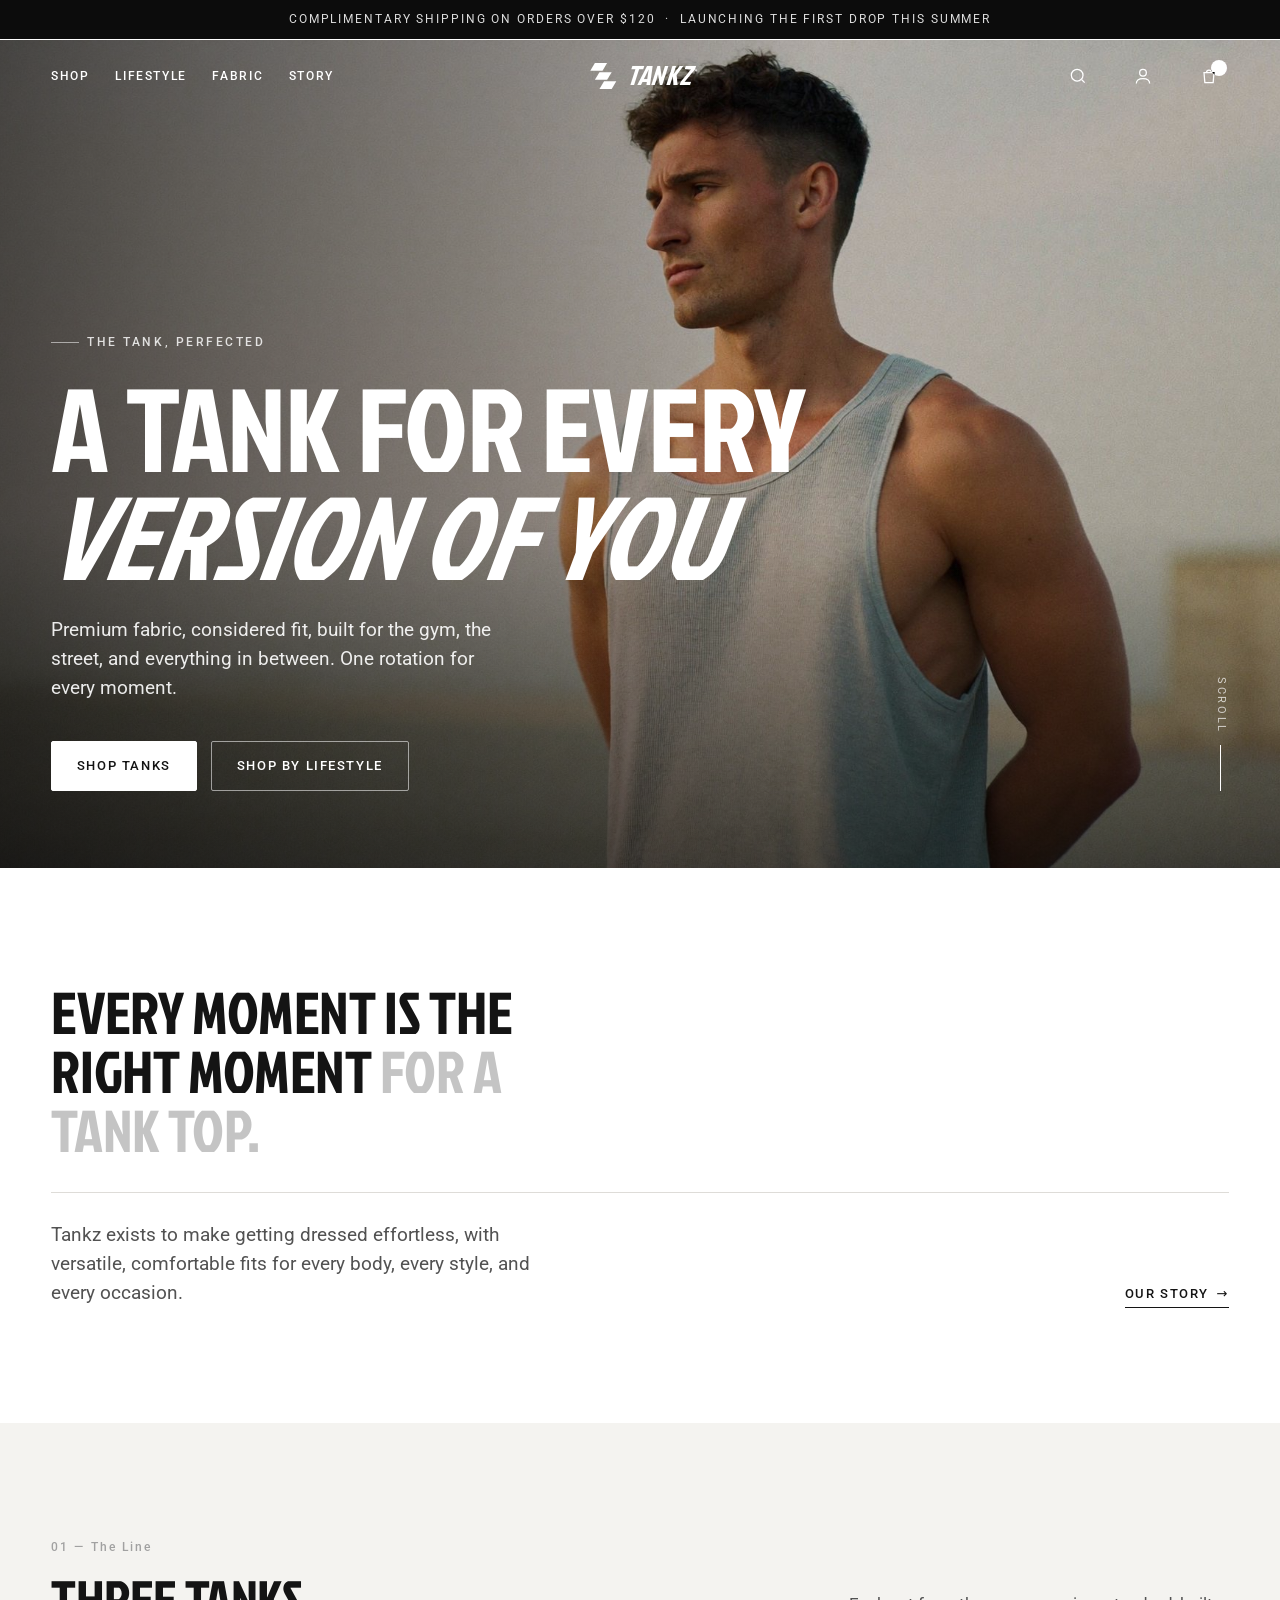
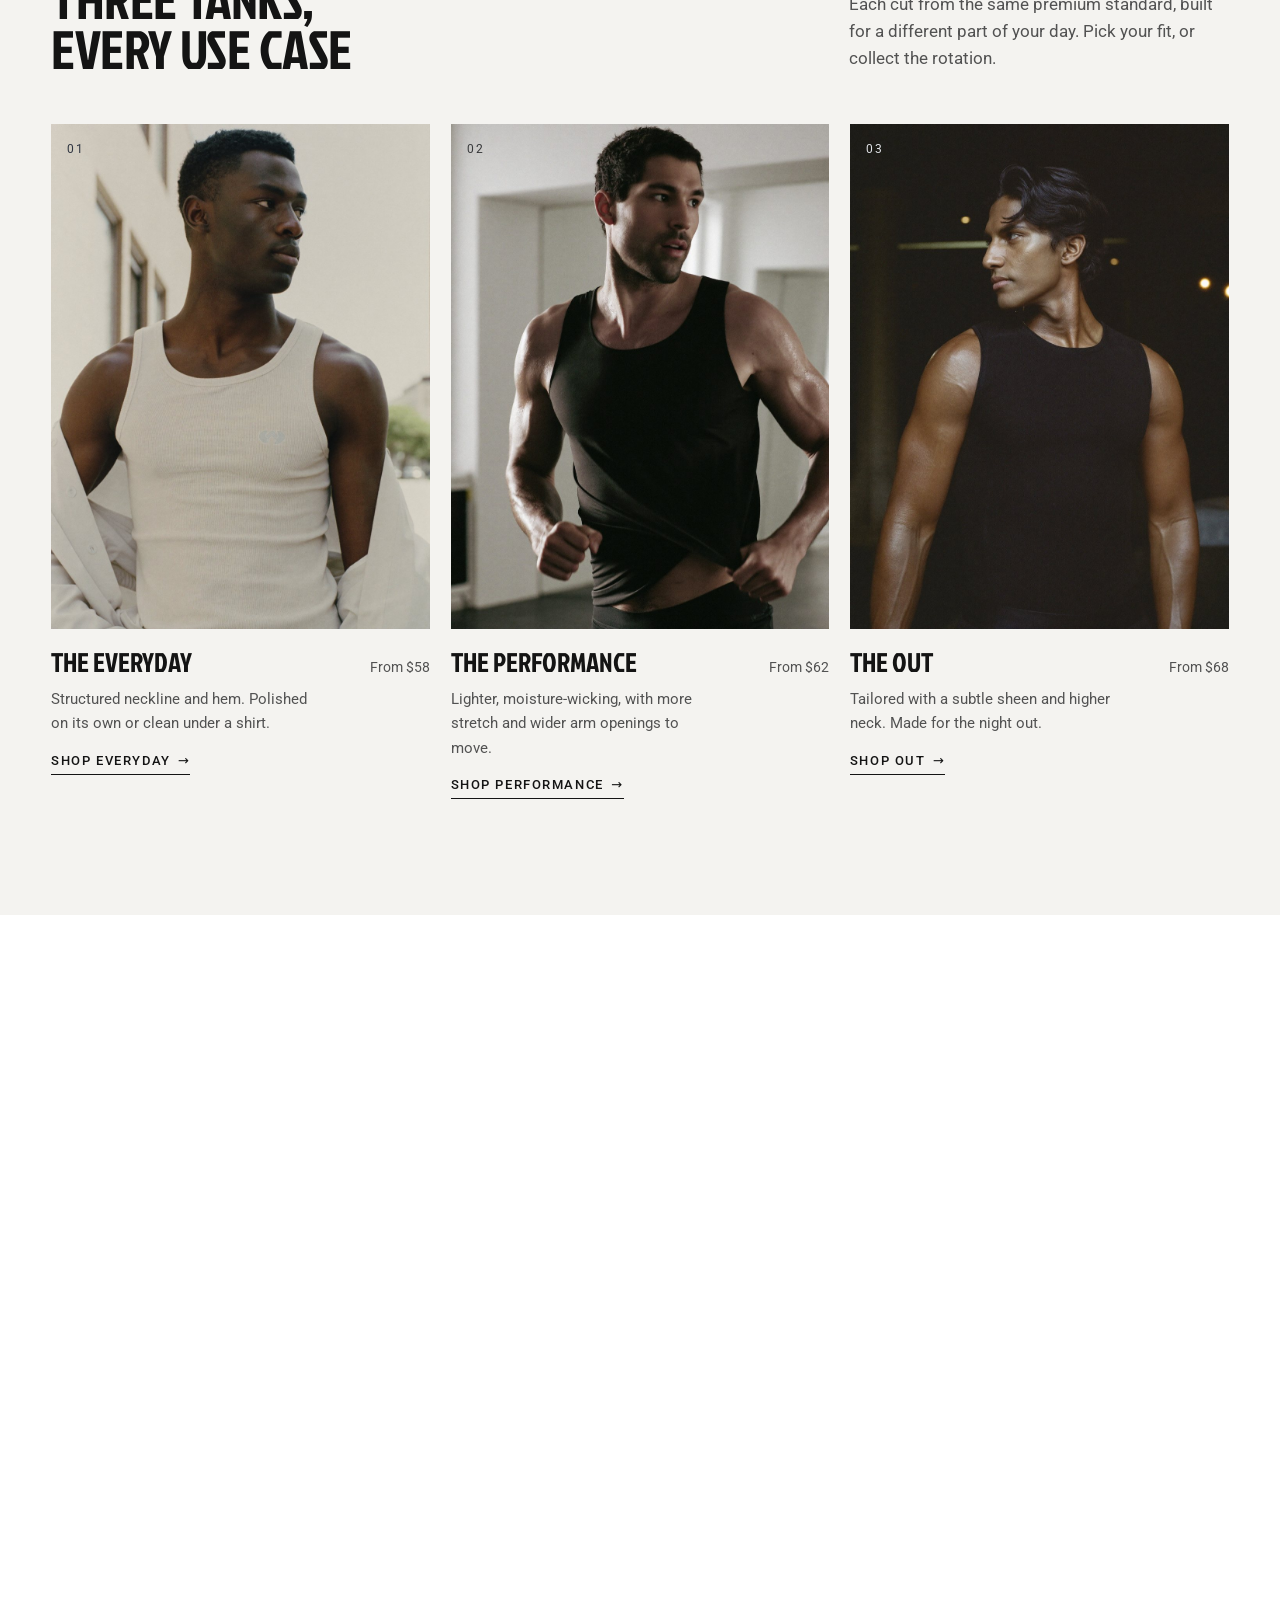
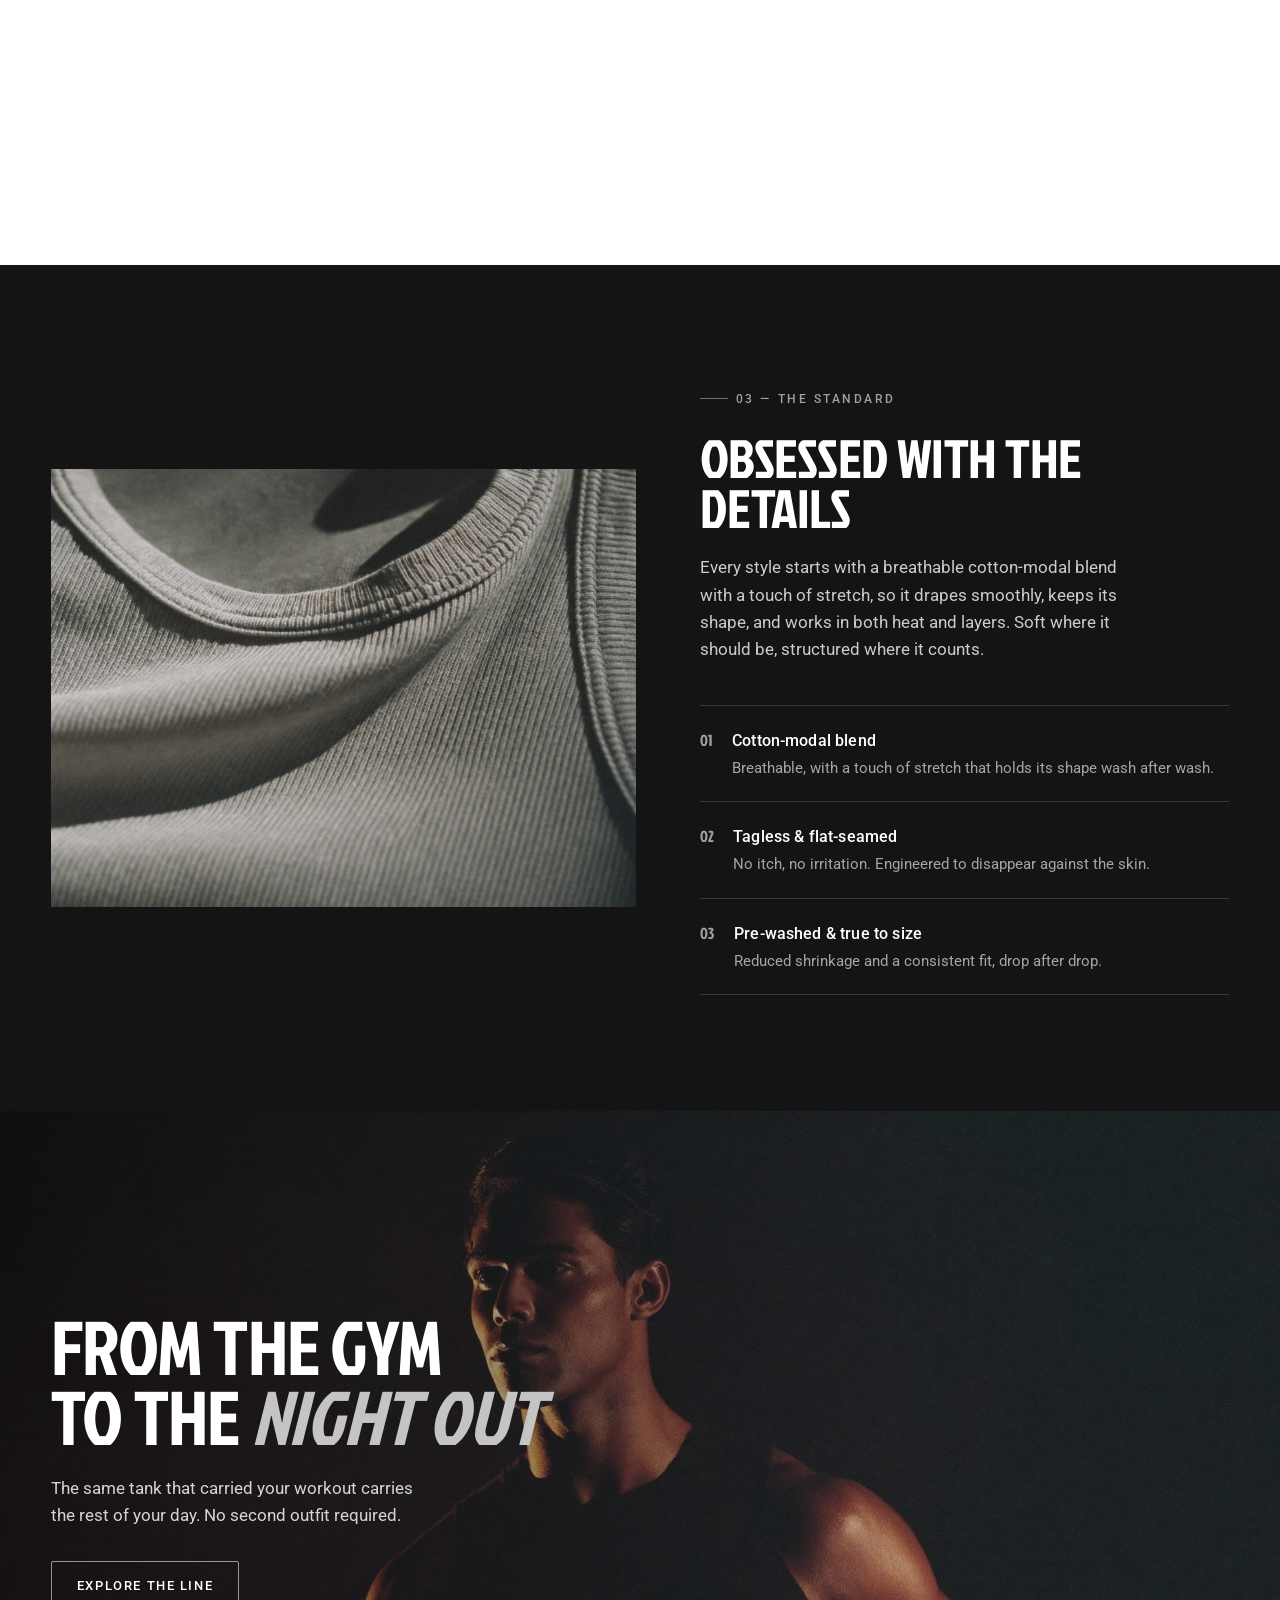
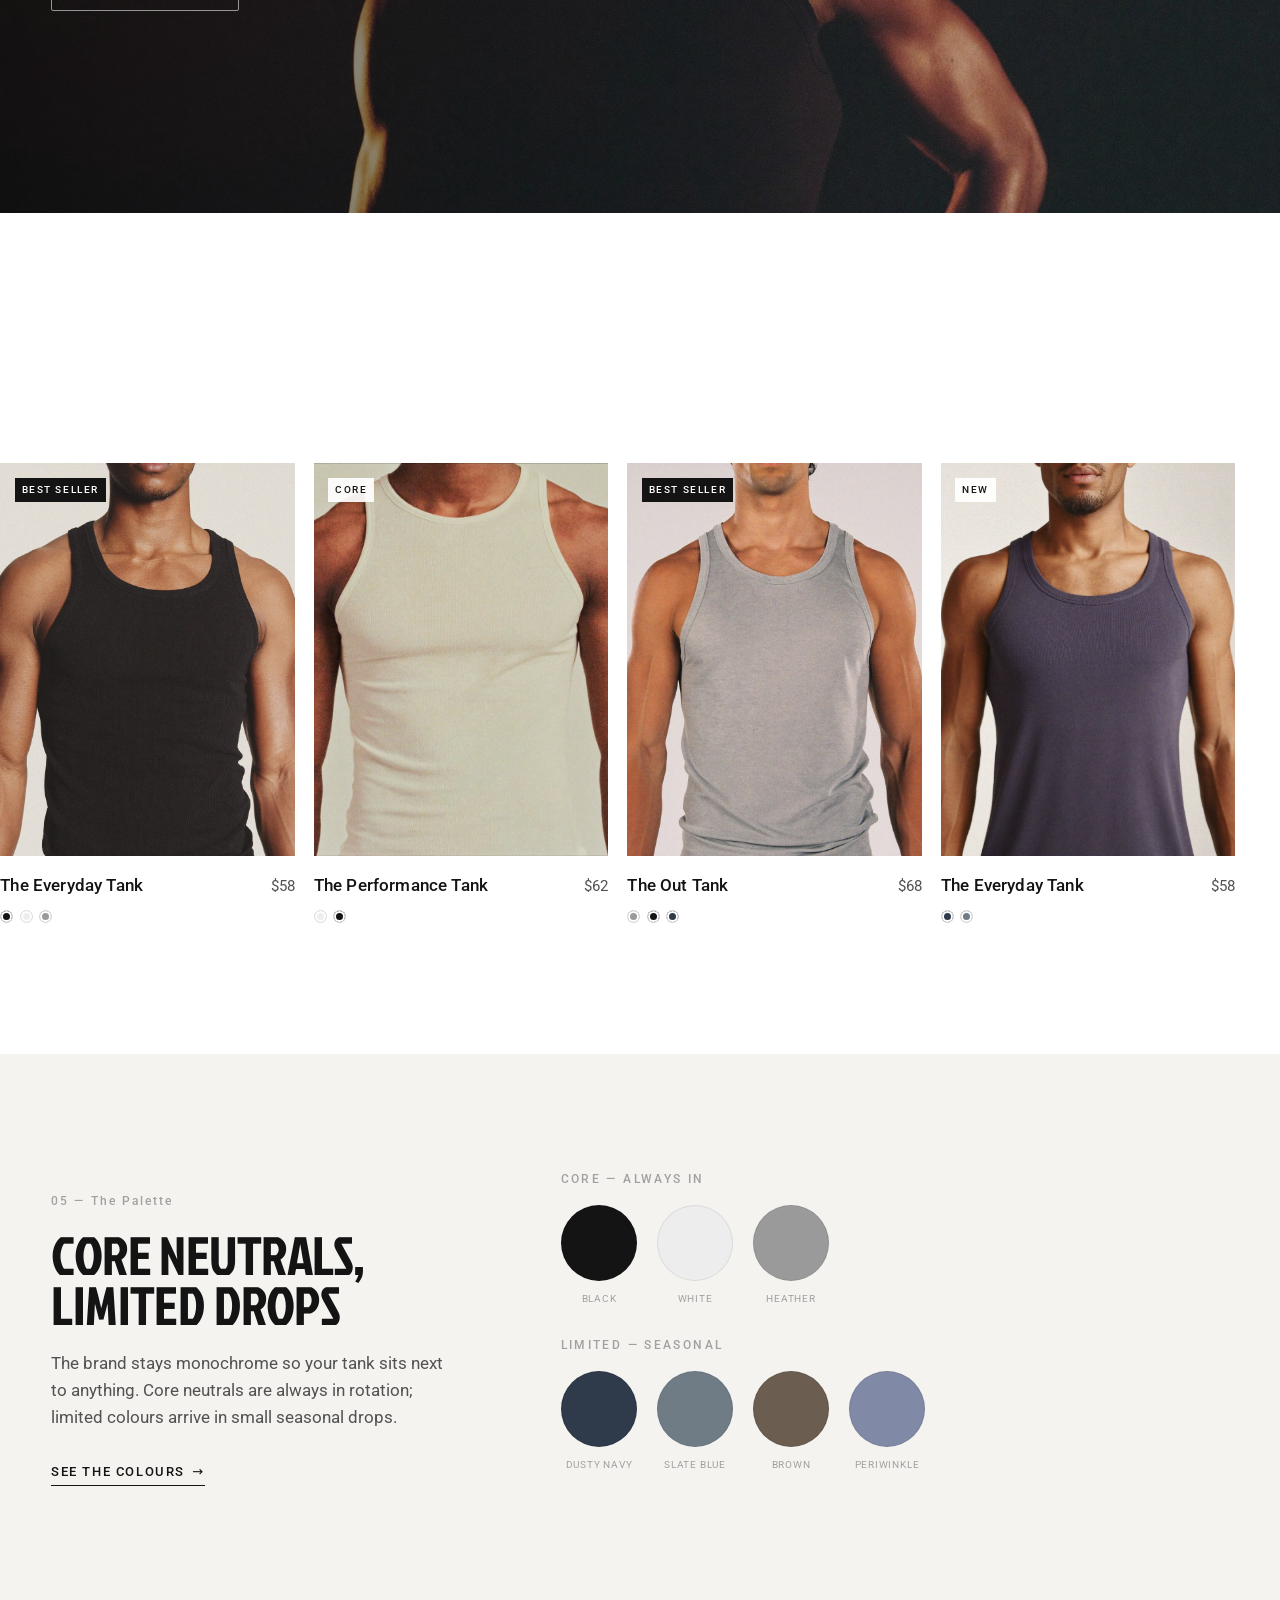
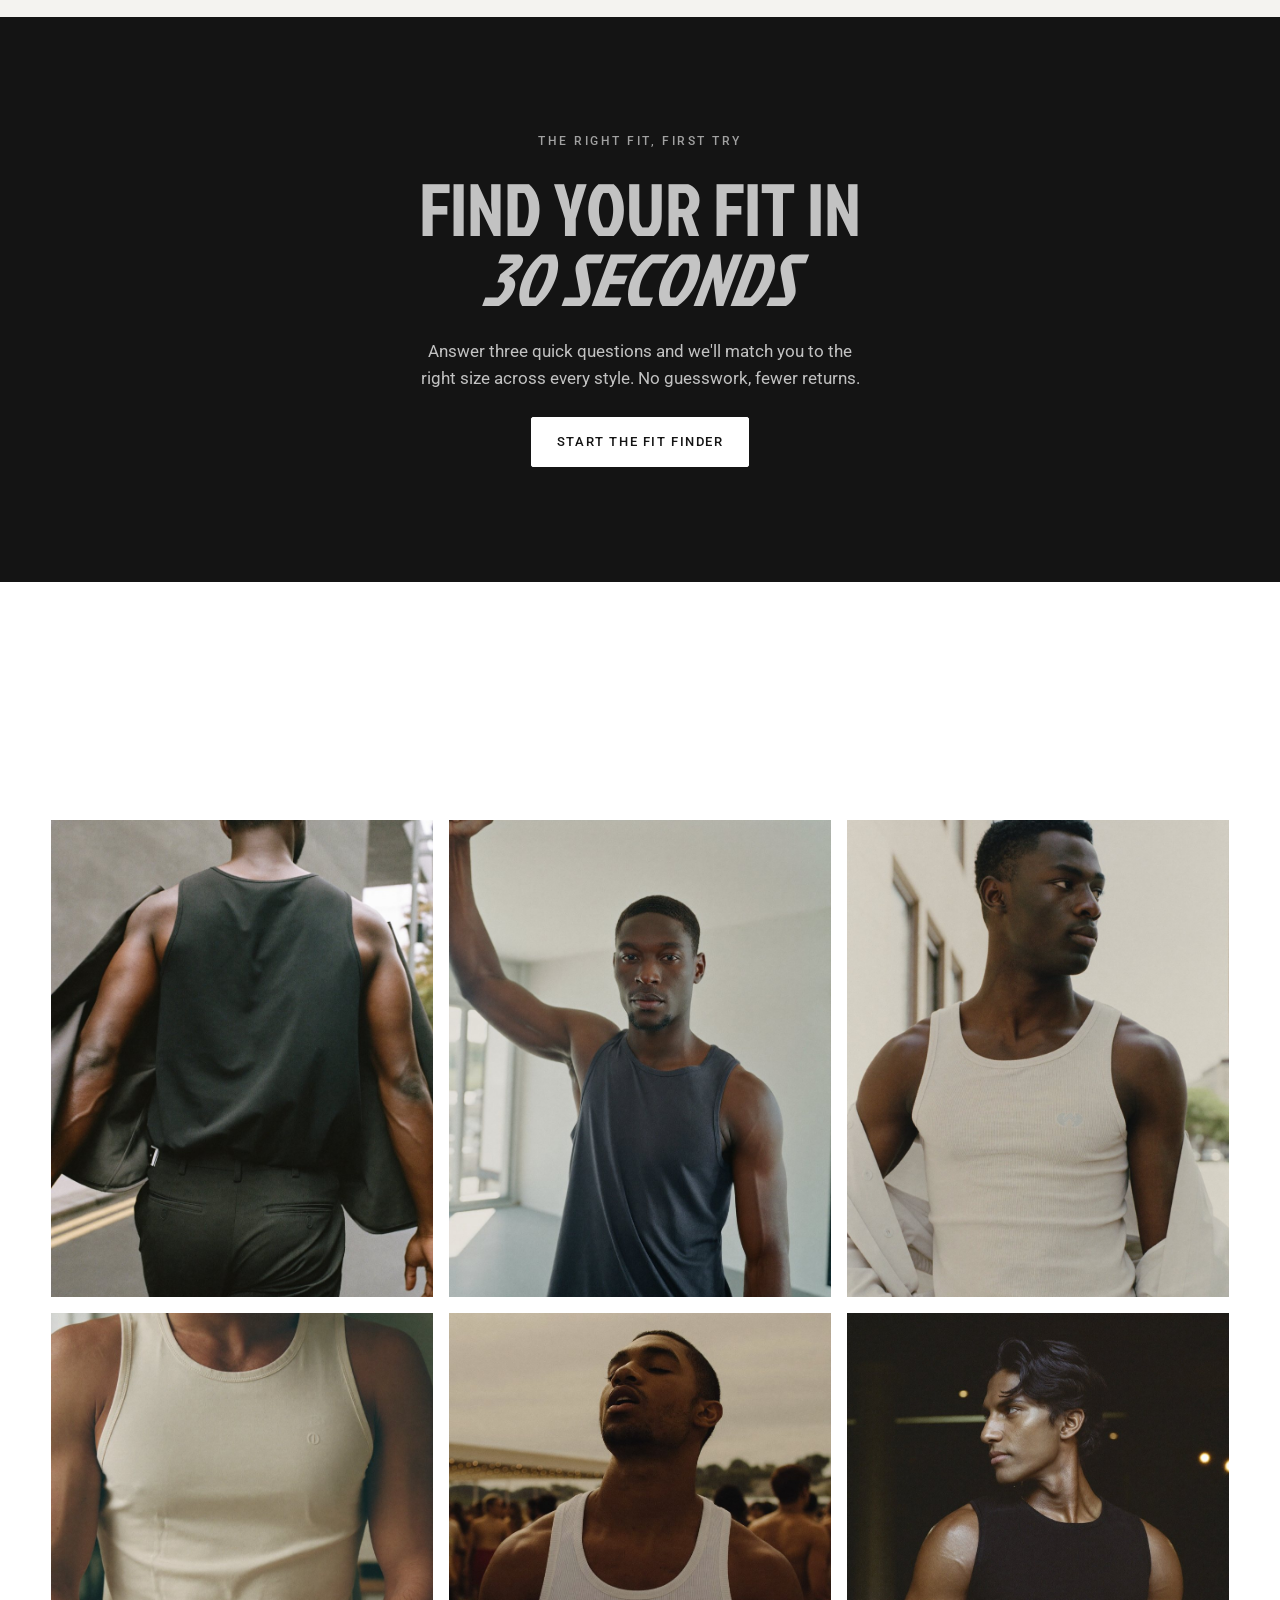
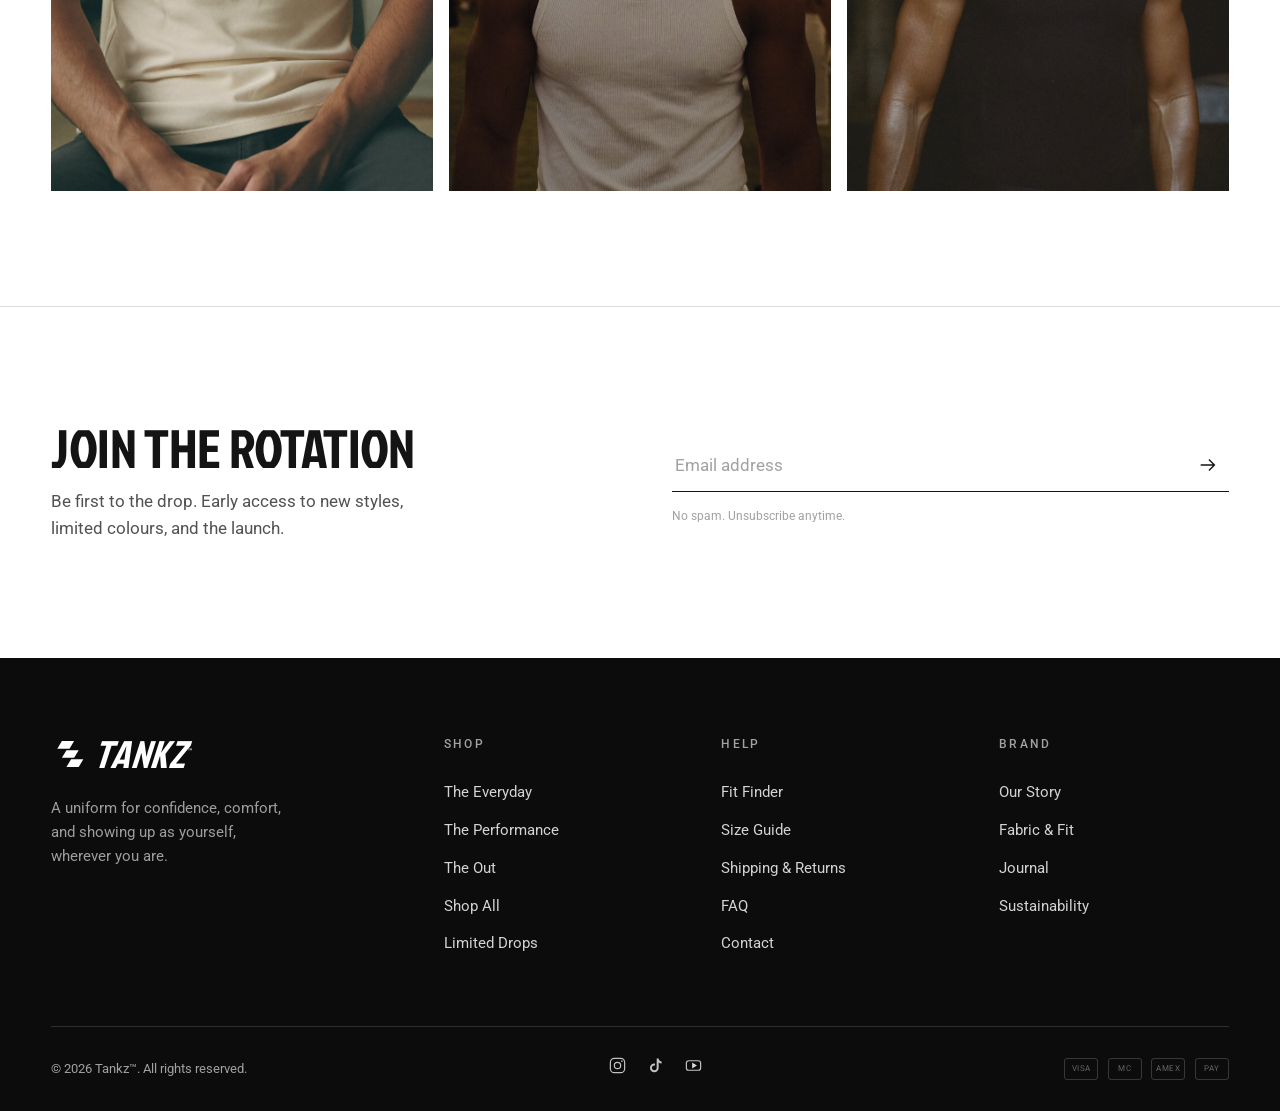
==== site/index.html @ 97a5e63a "Initial commit: TANKZ website prototype Static marketing + storefront prototype for the TANKZ tank-t" ====
<!DOCTYPE html>
<html lang="en">
<head>
<meta charset="UTF-8" />
<meta name="viewport" content="width=device-width, initial-scale=1.0" />
<title>TANKZ — A Tank For Every Version Of You</title>
<meta name="description" content="TANKZ is a premium tank-top brand built around fabric, fit and function. Versatile, comfortable tanks for every body, every style, and every occasion." />
<link rel="preconnect" href="https://fonts.googleapis.com" />
<link rel="preconnect" href="https://fonts.gstatic.com" crossorigin />
<link href="https://fonts.googleapis.com/css2?family=Jockey+One&family=Roboto:ital,wght@0,300;0,400;0,500;0,700;1,400&display=swap" rel="stylesheet" />
<link rel="stylesheet" href="assets/css/styles.css" />
</head>
<body>
<a class="skip-link" href="#main">Skip to content</a>

<!-- Announcement -->
<div class="announce" role="status">
  <span>Complimentary shipping on orders over $120 &nbsp;·&nbsp; Launching the first drop this summer</span>
</div>

<!-- Header -->
<header class="site-header" id="header">
  <div class="wrap header-inner">
    <button class="icon-btn hamburger" id="open-menu" aria-label="Open menu">
      <svg viewBox="0 0 24 24" fill="none" stroke="currentColor" stroke-width="1.5"><path d="M4 7h16M4 12h16M4 17h16"/></svg>
    </button>

    <nav class="nav-left" aria-label="Primary">
      <a class="nav-link" href="shop.html">Shop</a>
      <a class="nav-link" href="#lifestyle">Lifestyle</a>
      <a class="nav-link" href="#fabric">Fabric</a>
      <a class="nav-link" href="story.html">Story</a>
    </nav>

    <a class="logo" href="#top" aria-label="TANKZ home">
      <svg class="logo-mark" viewBox="0 0 44 34" aria-hidden="true" fill="currentColor">
        <path d="M14 0 H30 L24 10 H8 Z" />
        <path d="M20 12 H36 L30 22 H14 Z" />
        <path d="M26 24 H42 L36 34 H20 Z" />
      </svg>
      <span class="logo-word">Tankz<span class="logo-tm">™</span></span>
    </a>

    <div class="nav-right">
      <button class="icon-btn nav-util" aria-label="Search">
        <svg viewBox="0 0 24 24" fill="none" stroke="currentColor" stroke-width="1.5"><circle cx="11" cy="11" r="7"/><path d="m20 20-3.5-3.5"/></svg>
      </button>
      <button class="icon-btn nav-util" aria-label="Account">
        <svg viewBox="0 0 24 24" fill="none" stroke="currentColor" stroke-width="1.5"><circle cx="12" cy="8" r="4"/><path d="M4 21c0-4 3.5-6 8-6s8 2 8 6"/></svg>
      </button>
      <button class="icon-btn cart-btn" id="open-cart" aria-label="Cart, 0 items">
        <svg viewBox="0 0 24 24" fill="none" stroke="currentColor" stroke-width="1.5"><path d="M6 8h12l-1 12H7L6 8Z"/><path d="M9 8a3 3 0 0 1 6 0"/></svg>
        <span class="cart-count">0</span>
      </button>
    </div>
  </div>
</header>

<main id="main">
<span id="top"></span>

<!-- ===================== HERO ===================== -->
<section class="hero" aria-label="Introduction">
  <div class="hero-media">
    <picture>
      <source media="(max-width: 700px)" srcset="assets/img/hero-mobile.jpg" />
      <img src="assets/img/hero.jpg" alt="Athletic man in a heather-grey tank top standing in soft golden-hour light against a minimal concrete backdrop." fetchpriority="high" />
    </picture>
  </div>
  <div class="hero-inner">
    <p class="eyebrow hero-eyebrow">The Tank, Perfected</p>
    <h1 class="display hero-title">A Tank For Every<span class="accent">Version Of You</span></h1>
    <p class="hero-sub">Premium fabric, considered fit, built for the gym, the street, and everything in between. One rotation for every moment.</p>
    <div class="hero-cta">
      <a class="btn btn--solid-light" href="shop.html">Shop Tanks</a>
      <a class="btn btn--ghost-light" href="#lifestyle">Shop by Lifestyle</a>
    </div>
  </div>
  <div class="hero-scroll" aria-hidden="true"><span>Scroll</span><span class="bar"></span></div>
</section>

<!-- ===================== STATEMENT ===================== -->
<section class="section statement reveal" aria-label="Brand statement">
  <div class="wrap">
    <p class="statement-quote">Every moment is the right moment <span class="muted">for a tank top.</span></p>
    <div class="statement-foot">
      <p class="lead">Tankz exists to make getting dressed effortless, with versatile, comfortable fits for every body, every style, and every occasion.</p>
      <a class="textlink" href="story.html">Our Story <span class="arr" aria-hidden="true">→</span></a>
    </div>
  </div>
</section>

<!-- ===================== STYLES ===================== -->
<section class="section styles" id="styles" aria-labelledby="styles-h">
  <div class="wrap">
    <div class="sec-head reveal">
      <div class="sec-head__title">
        <span class="section-index">01 — The Line</span>
        <h2 class="display" id="styles-h">Three Tanks,<br>Every Use Case</h2>
      </div>
      <p>Each cut from the same premium standard, built for a different part of your day. Pick your fit, or collect the rotation.</p>
    </div>

    <div class="style-grid reveal-stagger">
      <a class="style-card" href="shop.html">
        <div class="style-card__media">
          <span class="style-card__idx">01</span>
          <img src="assets/img/style-everyday.jpg" alt="Man wearing a structured off-white Everyday Tank layered under an open overshirt in a bright city setting." />
        </div>
        <div class="style-card__body">
          <span class="style-card__name">The Everyday</span>
          <span class="style-card__price">From $58</span>
        </div>
        <p class="style-card__desc">Structured neckline and hem. Polished on its own or clean under a shirt.</p>
        <span class="style-card__cta textlink">Shop Everyday <span class="arr" aria-hidden="true">→</span></span>
      </a>

      <a class="style-card" href="shop.html">
        <div class="style-card__media">
          <span class="style-card__idx">02</span>
          <img src="assets/img/style-performance.jpg" alt="Athletic man training in a black Performance Tank in a bright minimal gym." />
        </div>
        <div class="style-card__body">
          <span class="style-card__name">The Performance</span>
          <span class="style-card__price">From $62</span>
        </div>
        <p class="style-card__desc">Lighter, moisture-wicking, with more stretch and wider arm openings to move.</p>
        <span class="style-card__cta textlink">Shop Performance <span class="arr" aria-hidden="true">→</span></span>
      </a>

      <a class="style-card" href="shop.html">
        <div class="style-card__media">
          <span class="style-card__idx">03</span>
          <img src="assets/img/style-out.jpg" alt="Man in a tailored black Out Tank with a subtle sheen in a refined evening setting." />
        </div>
        <div class="style-card__body">
          <span class="style-card__name">The Out</span>
          <span class="style-card__price">From $68</span>
        </div>
        <p class="style-card__desc">Tailored with a subtle sheen and higher neck. Made for the night out.</p>
        <span class="style-card__cta textlink">Shop Out <span class="arr" aria-hidden="true">→</span></span>
      </a>
    </div>
  </div>
</section>

<!-- ===================== LIFESTYLE ===================== -->
<section class="section lifestyle" id="lifestyle" aria-labelledby="life-h">
  <div class="wrap">
    <div class="sec-head reveal">
      <div class="sec-head__title">
        <span class="section-index">02 — Shop by Lifestyle</span>
        <h2 class="display" id="life-h">Built Around<br>How You Move</h2>
      </div>
      <p>From sweat sessions to slow Sundays, every category hits the right mix of fit, function, and feel.</p>
    </div>
  </div>
  <div class="wrap">
    <div class="life-scroller reveal" role="list">
      <a class="life-card" role="listitem" href="#"><img src="assets/img/life-gym.jpg" alt="Man training with a dumbbell in a charcoal tank in a bright gym." /><div class="life-card__body"><span><span class="life-card__num">01</span><br><span class="life-card__name">Gym</span></span><span class="life-card__plus" aria-hidden="true">+</span></div></a>
      <a class="life-card" role="listitem" href="#"><img src="assets/img/life-yoga.jpg" alt="Man holding a calm yoga stretch in a sand-grey tank in a sunlit studio." /><div class="life-card__body"><span><span class="life-card__num">02</span><br><span class="life-card__name">Yoga</span></span><span class="life-card__plus" aria-hidden="true">+</span></div></a>
      <a class="life-card" role="listitem" href="#"><img src="assets/img/life-festival.jpg" alt="Man in a white tank at a warm outdoor festival in golden light." /><div class="life-card__body"><span><span class="life-card__num">03</span><br><span class="life-card__name">Festival</span></span><span class="life-card__plus" aria-hidden="true">+</span></div></a>
      <a class="life-card" role="listitem" href="#"><img src="assets/img/life-lounge.jpg" alt="Man relaxing at home in an oatmeal tank in a warm minimal interior." /><div class="life-card__body"><span><span class="life-card__num">04</span><br><span class="life-card__name">Lounge</span></span><span class="life-card__plus" aria-hidden="true">+</span></div></a>
      <a class="life-card" role="listitem" href="#"><img src="assets/img/life-street.jpg" alt="Man walking a city street in a black tank layered under an open overshirt." /><div class="life-card__body"><span><span class="life-card__num">05</span><br><span class="life-card__name">Street</span></span><span class="life-card__plus" aria-hidden="true">+</span></div></a>
    </div>
  </div>
</section>

<!-- ===================== FABRIC ===================== -->
<section class="section fabric" id="fabric" aria-labelledby="fabric-h">
  <div class="wrap fabric-grid">
    <div class="fabric-media reveal">
      <img src="assets/img/fabric.jpg" alt="Extreme close-up of premium ribbed cotton-modal tank fabric in soft natural light." />
    </div>
    <div class="reveal">
      <p class="eyebrow fabric-eyebrow">03 — The Standard</p>
      <h2 class="display" id="fabric-h">Obsessed With The Details</h2>
      <p class="fabric-lead">Every style starts with a breathable cotton-modal blend with a touch of stretch, so it drapes smoothly, keeps its shape, and works in both heat and layers. Soft where it should be, structured where it counts.</p>
      <div class="spec-list">
        <div class="spec"><span class="spec__n">01</span><span class="spec__t"><strong>Cotton-modal blend</strong><span>Breathable, with a touch of stretch that holds its shape wash after wash.</span></span></div>
        <div class="spec"><span class="spec__n">02</span><span class="spec__t"><strong>Tagless &amp; flat-seamed</strong><span>No itch, no irritation. Engineered to disappear against the skin.</span></span></div>
        <div class="spec"><span class="spec__n">03</span><span class="spec__t"><strong>Pre-washed &amp; true to size</strong><span>Reduced shrinkage and a consistent fit, drop after drop.</span></span></div>
      </div>
    </div>
  </div>
</section>

<!-- ===================== EDITORIAL ===================== -->
<section class="editorial reveal" aria-label="From gym to night out">
  <img src="assets/img/editorial-dark.jpg" alt="Athletic man in a black tank lit by moody low light against a dark background." />
  <div class="editorial-inner">
    <h2 class="display">From The Gym<br>To The <em>Night Out</em></h2>
    <p>The same tank that carried your workout carries the rest of your day. No second outfit required.</p>
    <a class="btn btn--ghost-light" href="shop.html">Explore The Line</a>
  </div>
</section>

<!-- ===================== BEST SELLERS ===================== -->
<section class="section bestsellers" aria-labelledby="best-h">
  <div class="wrap">
    <div class="sec-head reveal">
      <div class="sec-head__title">
        <span class="section-index">04 — The Rotation</span>
        <h2 class="display" id="best-h">Most Wanted</h2>
      </div>
      <a class="textlink" href="shop.html">Shop All <span class="arr" aria-hidden="true">→</span></a>
    </div>
  </div>
  <div class="wrap">
    <div class="rail-scroller reveal" role="list">
      <article class="product-card" role="listitem">
        <div class="product-card__media">
          <span class="product-tag product-tag--ink">Best Seller</span>
          <img src="assets/img/product-black.jpg" alt="The Everyday Tank in black on a neutral studio backdrop." />
          <button class="product-quickadd" type="button">Quick Add</button>
        </div>
        <div class="product-card__body">
          <div class="product-card__row"><span class="product-card__name">The Everyday Tank</span><span class="product-card__price">$58</span></div>
          <div class="swatches" aria-label="3 colours"><span class="swatch-dot" style="background:#141414"></span><span class="swatch-dot" style="background:#ededed"></span><span class="swatch-dot" style="background:#9a9a9a"></span></div>
        </div>
      </article>

      <article class="product-card" role="listitem">
        <div class="product-card__media">
          <span class="product-tag">Core</span>
          <img src="assets/img/product-white.jpg" alt="The Everyday Tank in off-white on a neutral studio backdrop." />
          <button class="product-quickadd" type="button">Quick Add</button>
        </div>
        <div class="product-card__body">
          <div class="product-card__row"><span class="product-card__name">The Performance Tank</span><span class="product-card__price">$62</span></div>
          <div class="swatches" aria-label="2 colours"><span class="swatch-dot" style="background:#ededed"></span><span class="swatch-dot" style="background:#141414"></span></div>
        </div>
      </article>

      <article class="product-card" role="listitem">
        <div class="product-card__media">
          <span class="product-tag product-tag--ink">Best Seller</span>
          <img src="assets/img/product-grey.jpg" alt="The Out Tank in heather grey on a neutral studio backdrop." />
          <button class="product-quickadd" type="button">Quick Add</button>
        </div>
        <div class="product-card__body">
          <div class="product-card__row"><span class="product-card__name">The Out Tank</span><span class="product-card__price">$68</span></div>
          <div class="swatches" aria-label="3 colours"><span class="swatch-dot" style="background:#9a9a9a"></span><span class="swatch-dot" style="background:#141414"></span><span class="swatch-dot" style="background:#2f3a4a"></span></div>
        </div>
      </article>

      <article class="product-card" role="listitem">
        <div class="product-card__media">
          <span class="product-tag">New</span>
          <img src="assets/img/product-navy.jpg" alt="The Everyday Tank in muted dusty navy on a neutral studio backdrop." />
          <button class="product-quickadd" type="button">Quick Add</button>
        </div>
        <div class="product-card__body">
          <div class="product-card__row"><span class="product-card__name">The Everyday Tank</span><span class="product-card__price">$58</span></div>
          <div class="swatches" aria-label="Limited colour"><span class="swatch-dot" style="background:#2f3a4a"></span><span class="swatch-dot" style="background:#6f7c86"></span></div>
        </div>
      </article>
    </div>
  </div>
</section>

<!-- ===================== COLOUR STORY ===================== -->
<section class="section colour" aria-labelledby="colour-h">
  <div class="wrap colour-grid">
    <div class="reveal">
      <span class="section-index">05 — The Palette</span>
      <h2 class="display" id="colour-h" style="margin-top:1rem">Core Neutrals,<br>Limited Drops</h2>
      <p>The brand stays monochrome so your tank sits next to anything. Core neutrals are always in rotation; limited colours arrive in small seasonal drops.</p>
      <a class="textlink" href="shop.html">See the colours <span class="arr" aria-hidden="true">→</span></a>
    </div>
    <div class="colour-media reveal-stagger">
      <div class="palette-group">
        <h3>Core — Always In</h3>
        <div class="palette-row">
          <span class="chip"><span style="background:#141414"></span><span>Black</span></span>
          <span class="chip"><span style="background:#ededed"></span><span>White</span></span>
          <span class="chip"><span style="background:#9a9a9a"></span><span>Heather</span></span>
        </div>
      </div>
      <div class="palette-group">
        <h3>Limited — Seasonal</h3>
        <div class="palette-row">
          <span class="chip"><span style="background:#2f3a4a"></span><span>Dusty Navy</span></span>
          <span class="chip"><span style="background:#6f7c86"></span><span>Slate Blue</span></span>
          <span class="chip"><span style="background:#6b5d4f"></span><span>Brown</span></span>
          <span class="chip"><span style="background:#8089a6"></span><span>Periwinkle</span></span>
        </div>
      </div>
    </div>
  </div>
</section>

<!-- ===================== FIT FINDER ===================== -->
<section class="section fitfinder reveal" aria-labelledby="fit-h">
  <div class="wrap">
    <span class="eyebrow eyebrow--center" style="color:var(--grey)">The Right Fit, First Try</span>
    <p class="big" id="fit-h">Find Your Fit In <em>30 Seconds</em></p>
    <p>Answer three quick questions and we'll match you to the right size across every style. No guesswork, fewer returns.</p>
    <a class="btn btn--solid-light" href="#">Start the Fit Finder</a>
  </div>
</section>

<!-- ===================== COMMUNITY ===================== -->
<section class="section community" aria-labelledby="comm-h">
  <div class="wrap">
    <div class="sec-head reveal">
      <div class="sec-head__title">
        <span class="section-index">06 — In The Wild</span>
        <h2 class="display" id="comm-h">@Tankz</h2>
      </div>
      <p>Tag <strong>@tankz</strong> to be featured. Real people, real rotations.</p>
    </div>
    <div class="community-grid reveal-stagger">
      <a href="#" aria-label="Community photo"><span class="comm-tag">@marcus_r</span><img src="assets/img/life-street.jpg" alt="Street style tank look shared by the Tankz community." /></a>
      <a href="#" aria-label="Community photo"><span class="comm-tag">@deltatraining</span><img src="assets/img/life-gym.jpg" alt="Gym training tank look shared by the Tankz community." /></a>
      <a href="#" aria-label="Community photo"><span class="comm-tag">@j.alvarez</span><img src="assets/img/style-everyday.jpg" alt="Everyday cream tank look shared by the Tankz community." /></a>
      <a href="#" aria-label="Community photo"><span class="comm-tag">@offduty</span><img src="assets/img/life-lounge.jpg" alt="Lounge tank look shared by the Tankz community." /></a>
      <a href="#" aria-label="Community photo"><span class="comm-tag">@sunset.sets</span><img src="assets/img/life-festival.jpg" alt="Festival tank look shared by the Tankz community." /></a>
      <a href="#" aria-label="Community photo"><span class="comm-tag">@nightmoves</span><img src="assets/img/style-out.jpg" alt="Night-out tank look shared by the Tankz community." /></a>
    </div>
  </div>
</section>

<!-- ===================== NEWSLETTER ===================== -->
<section class="section newsletter" id="story" aria-labelledby="news-h">
  <div class="wrap news-grid">
    <div class="news reveal">
      <h2 class="display" id="news-h">Join The Rotation</h2>
      <p>Be first to the drop. Early access to new styles, limited colours, and the launch.</p>
    </div>
    <form class="news-form reveal" id="news-form" novalidate>
      <div class="field">
        <input type="email" id="news-email" name="email" placeholder="Email address" aria-label="Email address" required />
        <button type="submit" aria-label="Subscribe">
          <svg viewBox="0 0 24 24" fill="none" stroke="currentColor" stroke-width="1.5"><path d="M4 12h15M13 6l6 6-6 6"/></svg>
        </button>
      </div>
      <p class="news-fine" id="news-msg">No spam. Unsubscribe anytime.</p>
    </form>
  </div>
</section>

</main>

<!-- ===================== FOOTER ===================== -->
<footer class="site-footer">
  <div class="wrap">
    <div class="footer-top">
      <div class="footer-brand">
        <a class="logo" href="#top" aria-label="TANKZ home" style="color:#fff">
          <svg class="logo-mark" viewBox="0 0 44 34" aria-hidden="true" fill="currentColor"><path d="M14 0 H30 L24 10 H8 Z"/><path d="M20 12 H36 L30 22 H14 Z"/><path d="M26 24 H42 L36 34 H20 Z"/></svg>
          <span class="logo-word">Tankz<span class="logo-tm">™</span></span>
        </a>
        <p>A uniform for confidence, comfort, and showing up as yourself, wherever you are.</p>
      </div>
      <div class="footer-col">
        <h4>Shop</h4>
        <a href="shop.html">The Everyday</a><a href="shop.html">The Performance</a><a href="shop.html">The Out</a><a href="shop.html">Shop All</a><a href="shop.html">Limited Drops</a>
      </div>
      <div class="footer-col">
        <h4>Help</h4>
        <a href="#">Fit Finder</a><a href="#">Size Guide</a><a href="#">Shipping &amp; Returns</a><a href="#">FAQ</a><a href="#">Contact</a>
      </div>
      <div class="footer-col">
        <h4>Brand</h4>
        <a href="story.html">Our Story</a><a href="#fabric">Fabric &amp; Fit</a><a href="#">Journal</a><a href="#">Sustainability</a>
      </div>
    </div>
    <div class="footer-bottom">
      <span>© 2026 Tankz™. All rights reserved.</span>
      <div class="footer-social">
        <a href="#" aria-label="Instagram"><svg viewBox="0 0 24 24" fill="none" stroke="currentColor" stroke-width="1.5"><rect x="3" y="3" width="18" height="18" rx="5"/><circle cx="12" cy="12" r="4"/><circle cx="17.5" cy="6.5" r="1" fill="currentColor" stroke="none"/></svg></a>
        <a href="#" aria-label="TikTok"><svg viewBox="0 0 24 24" fill="currentColor"><path d="M16 3c.3 2.1 1.6 3.7 3.7 4v2.4c-1.4 0-2.7-.4-3.7-1.1V15a5.5 5.5 0 1 1-5.5-5.5c.3 0 .6 0 .9.1v2.5a3 3 0 1 0 2.1 2.9V3H16Z"/></svg></a>
        <a href="#" aria-label="YouTube"><svg viewBox="0 0 24 24" fill="none" stroke="currentColor" stroke-width="1.5"><rect x="3" y="6" width="18" height="12" rx="3"/><path d="M11 9.5v5l4-2.5-4-2.5Z" fill="currentColor"/></svg></a>
      </div>
      <div class="footer-pay" aria-label="Accepted payments">
        <span>VISA</span><span>MC</span><span>AMEX</span><span>PAY</span>
      </div>
    </div>
  </div>
</footer>

<!-- ===================== OVERLAYS ===================== -->
<div class="scrim" id="scrim"></div>

<aside class="drawer" id="cart-drawer" aria-label="Shopping cart" aria-hidden="true">
  <div class="drawer-head">
    <h3>Your Cart</h3>
    <button class="icon-btn" id="close-cart" aria-label="Close cart"><svg viewBox="0 0 24 24" fill="none" stroke="currentColor" stroke-width="1.5"><path d="M6 6l12 12M18 6 6 18"/></svg></button>
  </div>
  <div class="drawer-body">
    <div class="cart-empty">
      <svg viewBox="0 0 24 24" fill="none" stroke="currentColor" stroke-width="1.2"><path d="M6 8h12l-1 12H7L6 8Z"/><path d="M9 8a3 3 0 0 1 6 0"/></svg>
      <div>
        <p style="font-weight:500;color:var(--ink)">Your cart is empty</p>
        <p style="font-size:0.9rem;margin-top:0.3rem">Every rotation starts with one.</p>
      </div>
      <a class="btn btn--outline" href="#styles" id="cart-shop">Shop Tanks</a>
    </div>
  </div>
  <div class="drawer-foot">
    <button class="btn btn--ink" style="width:100%" disabled>Checkout</button>
  </div>
</aside>

<nav class="mobile-menu" id="mobile-menu" aria-label="Mobile" aria-hidden="true">
  <div class="mobile-menu__head">
    <span class="logo-word" style="font-size:1.7rem">Tankz<span class="logo-tm">™</span></span>
    <button class="icon-btn" id="close-menu" aria-label="Close menu"><svg viewBox="0 0 24 24" fill="none" stroke="currentColor" stroke-width="1.5"><path d="M6 6l12 12M18 6 6 18"/></svg></button>
  </div>
  <div class="mobile-nav">
    <a href="shop.html">Shop <span aria-hidden="true">→</span></a>
    <a href="#lifestyle">Lifestyle <span aria-hidden="true">→</span></a>
    <a href="#fabric">Fabric <span aria-hidden="true">→</span></a>
    <a href="story.html">Story <span aria-hidden="true">→</span></a>
  </div>
  <div class="mobile-foot">
    <a href="#">Account</a><a href="#">Fit Finder</a><a href="#">Contact</a>
  </div>
</nav>

<script src="assets/js/main.js"></script>
</body>
</html>
---- site/assets/css/styles.css ----
/* ============================================================
   TANKZ — Homepage stylesheet
   Identity-preserved: Jockey One (display) + Roboto (body),
   strict monochrome, light airy canvas, photography carries warmth.
   ============================================================ */

/* ---------- Tokens ---------- */
:root {
  /* Monochrome palette (brand deck 3.3), faint warm/cool neutral tint */
  --paper:      #ffffff;
  --bone:       #f4f3f0;   /* warm off-white for calm bands */
  --off-white:  #ededed;   /* brand token, card sweeps */
  --line:       #dedcd8;   /* hairline borders */
  --grey-light: #c4c4c4;   /* brand token */
  --grey:       #a1a1a1;   /* brand token, meta */
  --slate:      #525252;   /* brand token, body on light */
  --charcoal:   #2c2c2c;   /* brand token */
  --ink:        #141414;   /* near-black working default */
  --ink-deep:   #0c0c0c;   /* rich black for full-bleed dark */

  /* Typography */
  --font-display: "Jockey One", "Arial Narrow", sans-serif;
  --font-body: "Roboto", system-ui, -apple-system, "Segoe UI", sans-serif;

  /* Fluid type scale (>=1.25 ratio) */
  --fs-hero:   clamp(3rem, 9.2vw, 7.5rem);
  --fs-h1:     clamp(2.4rem, 6vw, 4.75rem);
  --fs-h2:     clamp(2rem, 4.4vw, 3.4rem);
  --fs-h3:     clamp(1.3rem, 2.1vw, 1.7rem);
  --fs-lead:   clamp(1.05rem, 1.5vw, 1.3rem);
  --fs-body:   1.0625rem;
  --fs-label:  0.72rem;

  /* Spacing rhythm */
  --space-section: clamp(4.5rem, 9vw, 9.5rem);
  --gutter: clamp(1.25rem, 4vw, 3.5rem);
  --maxw: 1560px;

  /* Motion */
  --ease: cubic-bezier(0.22, 1, 0.36, 1);      /* ease-out-quint */
  --ease-soft: cubic-bezier(0.16, 1, 0.3, 1);  /* ease-out-expo */
  --dur: 0.55s;

  --header-h: 74px;
}

/* ---------- Reset / base ---------- */
*, *::before, *::after { box-sizing: border-box; }
* { margin: 0; }
html { -webkit-text-size-adjust: 100%; scroll-behavior: smooth; }
@media (prefers-reduced-motion: reduce) { html { scroll-behavior: auto; } }

body {
  font-family: var(--font-body);
  font-size: var(--fs-body);
  line-height: 1.6;
  color: var(--ink);
  background: var(--paper);
  -webkit-font-smoothing: antialiased;
  text-rendering: optimizeLegibility;
  overflow-x: hidden;
}

img { display: block; max-width: 100%; height: auto; }
a { color: inherit; text-decoration: none; }
button { font: inherit; color: inherit; background: none; border: none; cursor: pointer; }
ul { list-style: none; padding: 0; }

::selection { background: var(--ink); color: var(--paper); }

:focus-visible {
  outline: 2px solid var(--ink);
  outline-offset: 3px;
  border-radius: 1px;
}

/* ---------- Typography helpers ---------- */
.display {
  font-family: var(--font-display);
  font-weight: 400;
  line-height: 0.92;
  letter-spacing: -0.01em;
  text-transform: uppercase;
}
.italic-slant { font-style: italic; transform: skewX(-7deg); transform-origin: left bottom; }

.eyebrow {
  font-family: var(--font-body);
  font-weight: 500;
  font-size: var(--fs-label);
  letter-spacing: 0.22em;
  text-transform: uppercase;
  color: var(--grey);
  display: inline-flex;
  align-items: center;
  gap: 0.7em;
}
.eyebrow::before {
  content: "";
  width: 28px; height: 1px;
  background: currentColor;
  display: inline-block;
  opacity: 0.65;
}
.eyebrow--center::before { display: none; }

.lead { font-size: var(--fs-lead); line-height: 1.5; color: var(--slate); max-width: 46ch; }

.section-index {
  font-family: var(--font-body);
  font-size: var(--fs-label);
  letter-spacing: 0.18em;
  color: var(--grey);
  font-weight: 500;
}

/* ---------- Layout ---------- */
.wrap { width: 100%; max-width: var(--maxw); margin-inline: auto; padding-inline: var(--gutter); }
.section { padding-block: var(--space-section); }
main { display: block; }

.skip-link {
  position: absolute; left: 1rem; top: -100px;
  background: var(--ink); color: var(--paper);
  padding: 0.7rem 1.1rem; z-index: 200; border-radius: 2px;
  transition: top 0.2s var(--ease);
}
.skip-link:focus { top: 1rem; }

/* ---------- Buttons ---------- */
.btn {
  --bg: var(--ink); --fg: var(--paper); --bd: var(--ink);
  display: inline-flex; align-items: center; justify-content: center; gap: 0.6em;
  font-family: var(--font-body); font-weight: 500;
  font-size: 0.82rem; letter-spacing: 0.12em; text-transform: uppercase;
  padding: 1.02em 1.9em;
  background: var(--bg); color: var(--fg);
  border: 1px solid var(--bd);
  border-radius: 2px;
  transition: background var(--dur) var(--ease), color var(--dur) var(--ease),
              transform 0.3s var(--ease), border-color var(--dur) var(--ease);
  will-change: transform;
}
.btn:hover { transform: translateY(-2px); }
.btn:active { transform: translateY(0); }
.btn--ink:hover { --bg: #000; }
.btn--outline { --bg: transparent; --fg: var(--ink); --bd: var(--ink); }
.btn--outline:hover { --bg: var(--ink); --fg: var(--paper); }
.btn--ghost-light { --bg: transparent; --fg: var(--paper); --bd: rgba(255,255,255,0.55); }
.btn--ghost-light:hover { --bg: var(--paper); --fg: var(--ink); --bd: var(--paper); }
.btn--solid-light { --bg: var(--paper); --fg: var(--ink); --bd: var(--paper); }
.btn--solid-light:hover { --bg: transparent; --fg: var(--paper); }

.textlink {
  display: inline-flex; align-items: center; gap: 0.55em;
  font-weight: 500; font-size: 0.82rem; letter-spacing: 0.12em; text-transform: uppercase;
  padding-bottom: 4px; position: relative;
}
.textlink::after {
  content: ""; position: absolute; left: 0; bottom: 0; height: 1px; width: 100%;
  background: currentColor; transform: scaleX(1); transform-origin: right;
  transition: transform 0.5s var(--ease);
}
.textlink:hover::after { transform: scaleX(0); transform-origin: left; }
.textlink .arr { transition: transform 0.4s var(--ease); }
.textlink:hover .arr { transform: translateX(5px); }

/* ============================================================
   Announcement bar
   ============================================================ */
.announce {
  background: var(--ink-deep); color: var(--paper);
  text-align: center; font-size: 0.74rem; letter-spacing: 0.16em;
  text-transform: uppercase; padding: 0.62rem 1rem; font-weight: 400;
  position: relative; z-index: 60;
}
.announce span { opacity: 0.86; }

/* ============================================================
   Header
   ============================================================ */
.site-header {
  position: sticky; top: 0; z-index: 50;
  transition: background var(--dur) var(--ease), border-color var(--dur) var(--ease), color var(--dur) var(--ease);
  color: var(--paper);
  border-bottom: 1px solid transparent;
}
.site-header.is-solid {
  background: var(--paper); color: var(--ink);
  border-bottom-color: var(--line);
}
.header-inner {
  display: grid; grid-template-columns: 1fr auto 1fr; align-items: center;
  height: var(--header-h); gap: 1rem;
}
.nav-left, .nav-right { display: flex; align-items: center; gap: clamp(1rem, 2vw, 2.1rem); }
.nav-right { justify-content: flex-end; }
.nav-link {
  font-size: 0.78rem; letter-spacing: 0.13em; text-transform: uppercase; font-weight: 500;
  position: relative; padding-block: 0.5rem; white-space: nowrap;
}
.nav-link::after {
  content: ""; position: absolute; left: 0; bottom: 2px; height: 1px; width: 100%;
  background: currentColor; transform: scaleX(0); transform-origin: left;
  transition: transform 0.45s var(--ease);
}
.nav-link:hover::after { transform: scaleX(1); }
.icon-btn { display: inline-flex; align-items: center; justify-content: center; width: 40px; height: 40px; }
.icon-btn svg { width: 20px; height: 20px; }
.cart-btn { position: relative; }
.cart-count {
  position: absolute; top: 4px; right: 2px;
  background: currentColor; color: var(--paper); width: 16px; height: 16px;
  border-radius: 50%; font-size: 0.6rem; display: grid; place-items: center; font-weight: 500;
}
.site-header.is-solid .cart-count { color: var(--paper); }
.site-header:not(.is-solid) .cart-count { mix-blend-mode: difference; }

/* Logo */
.logo { display: inline-flex; align-items: center; gap: 0.55rem; color: currentColor; }
.logo-mark { width: 34px; height: 26px; flex: none; }
.logo-word {
  font-family: var(--font-display); text-transform: uppercase;
  font-size: 1.7rem; letter-spacing: 0.02em; line-height: 1;
  font-style: italic; transform: skewX(-4deg);
}
.logo-tm { font-family: var(--font-body); font-size: 0.5rem; vertical-align: super; letter-spacing: 0; transform: skewX(0); }

.hamburger { display: none; }

/* ============================================================
   Hero
   ============================================================ */
.hero {
  position: relative;
  min-height: min(92vh, 920px);
  margin-top: calc(-1 * var(--header-h));
  padding-top: var(--header-h);
  display: flex; align-items: flex-end;
  color: var(--paper);
  overflow: hidden;
}
.hero-media { position: absolute; inset: 0; z-index: -2; }
.hero-media picture { display: block; width: 100%; height: 100%; }
.hero-media img { width: 100%; height: 100%; object-fit: cover; object-position: 72% center; }
.hero-media::after {
  content: ""; position: absolute; inset: 0;
  background:
    linear-gradient(90deg, rgba(8,8,8,0.62) 0%, rgba(8,8,8,0.28) 38%, rgba(8,8,8,0) 64%),
    linear-gradient(0deg, rgba(8,8,8,0.55) 0%, rgba(8,8,8,0) 42%);
}
.hero-inner { width: 100%; max-width: var(--maxw); margin-inline: auto; padding-inline: var(--gutter); padding-bottom: clamp(3rem, 6vw, 5.5rem); }
.hero-eyebrow { color: rgba(255,255,255,0.82); margin-bottom: 1.4rem; }
.hero-title { font-size: var(--fs-hero); max-width: 16ch; margin-bottom: 1.6rem; }
.hero-title .accent { display: block; font-style: italic; transform: skewX(-7deg); transform-origin: left; }
.hero-sub { font-size: var(--fs-lead); max-width: 40ch; color: rgba(255,255,255,0.9); margin-bottom: 2.4rem; line-height: 1.5; }
.hero-cta { display: flex; flex-wrap: wrap; gap: 0.9rem; }
.hero-scroll {
  position: absolute; right: var(--gutter); bottom: clamp(3rem, 6vw, 5.5rem);
  display: flex; align-items: center; gap: 0.7rem; writing-mode: vertical-rl;
  font-size: 0.66rem; letter-spacing: 0.25em; text-transform: uppercase; color: rgba(255,255,255,0.7);
}
.hero-scroll .bar { width: 1px; height: 46px; background: rgba(255,255,255,0.5); position: relative; overflow: hidden; }
.hero-scroll .bar::after { content:""; position:absolute; inset:0; background: var(--paper); animation: scrollbar 2.4s var(--ease) infinite; }
@keyframes scrollbar { 0%{transform:translateY(-100%)} 60%,100%{transform:translateY(100%)} }

/* ============================================================
   Statement band
   ============================================================ */
.statement { text-align: left; }
.statement .wrap { display: grid; grid-template-columns: minmax(0, 1fr); gap: 2rem; }
.statement-quote {
  font-family: var(--font-display); text-transform: uppercase; line-height: 1.0;
  font-size: clamp(1.9rem, 4.6vw, 3.7rem); letter-spacing: -0.005em;
  max-width: 19ch;
}
.statement-quote .muted { color: var(--grey-light); }
.statement-foot { display: flex; flex-wrap: wrap; gap: 1.5rem 2.5rem; align-items: end; justify-content: space-between; border-top: 1px solid var(--line); padding-top: 1.8rem; }

/* ============================================================
   Section header (shared)
   ============================================================ */
.sec-head { display: flex; flex-wrap: wrap; align-items: flex-end; justify-content: space-between; gap: 1.4rem; margin-bottom: clamp(2.2rem, 4vw, 3.6rem); }
.sec-head__title { display: flex; flex-direction: column; gap: 1rem; }
.sec-head h2 { font-size: var(--fs-h2); }
.sec-head p { max-width: 38ch; color: var(--slate); }

/* ============================================================
   Styles (3 core builds)
   ============================================================ */
.styles { background: var(--bone); }
.style-grid { display: grid; grid-template-columns: repeat(3, 1fr); gap: clamp(0.8rem, 1.6vw, 1.6rem); }
.style-card { display: block; position: relative; }
.style-card__media { position: relative; overflow: hidden; aspect-ratio: 3/4; background: var(--off-white); }
.style-card__media img { width: 100%; height: 100%; object-fit: cover; transition: transform 1.1s var(--ease-soft); }
.style-card:hover .style-card__media img { transform: scale(1.045); }
.style-card__idx { position: absolute; top: 1rem; left: 1rem; color: var(--paper); font-size: var(--fs-label); letter-spacing: 0.18em; mix-blend-mode: difference; }
.style-card__body { padding-top: 1.25rem; display: flex; justify-content: space-between; align-items: baseline; gap: 1rem; }
.style-card__name { font-family: var(--font-display); text-transform: uppercase; font-size: var(--fs-h3); line-height: 1; }
.style-card__price { color: var(--slate); font-size: 0.9rem; white-space: nowrap; }
.style-card__desc { color: var(--slate); font-size: 0.95rem; margin-top: 0.5rem; max-width: 34ch; }
.style-card__cta { margin-top: 0.9rem; }

/* ============================================================
   Lifestyle scroller
   ============================================================ */
.life-scroller {
  display: grid; grid-auto-flow: column;
  grid-auto-columns: clamp(230px, 27vw, 360px);
  gap: clamp(0.7rem, 1.4vw, 1.2rem);
  overflow-x: auto; scroll-snap-type: x mandatory;
  padding-bottom: 1rem; margin-inline: calc(-1 * var(--gutter)); padding-inline: var(--gutter);
  scrollbar-width: thin;
}
.life-scroller::-webkit-scrollbar { height: 3px; }
.life-scroller::-webkit-scrollbar-thumb { background: var(--grey-light); }
.life-card { position: relative; scroll-snap-align: start; overflow: hidden; aspect-ratio: 2/3; color: var(--paper); display: flex; align-items: flex-end; }
.life-card img { position: absolute; inset: 0; width: 100%; height: 100%; object-fit: cover; transition: transform 1.1s var(--ease-soft); z-index: -1; }
.life-card::after { content:""; position:absolute; inset:0; background: linear-gradient(0deg, rgba(8,8,8,0.62), rgba(8,8,8,0) 55%); z-index: -1; }
.life-card:hover img { transform: scale(1.05); }
.life-card__body { padding: 1.3rem; width: 100%; display: flex; align-items: center; justify-content: space-between; }
.life-card__name { font-family: var(--font-display); text-transform: uppercase; font-size: 1.5rem; line-height: 1; }
.life-card__num { font-size: 0.7rem; letter-spacing: 0.18em; opacity: 0.8; }
.life-card__plus { width: 34px; height: 34px; border: 1px solid rgba(255,255,255,0.6); border-radius: 50%; display: grid; place-items: center; transition: background 0.4s var(--ease), color 0.4s var(--ease); }
.life-card:hover .life-card__plus { background: var(--paper); color: var(--ink); }

/* ============================================================
   Fabric band
   ============================================================ */
.fabric { background: var(--ink); color: var(--paper); }
.fabric-grid { display: grid; grid-template-columns: 1.05fr 0.95fr; gap: clamp(2rem, 5vw, 5rem); align-items: center; }
.fabric-media { position: relative; aspect-ratio: 4/3; overflow: hidden; }
.fabric-media img { width: 100%; height: 100%; object-fit: cover; }
.fabric-eyebrow { color: var(--grey); margin-bottom: 1.5rem; }
.fabric h2 { font-size: var(--fs-h2); margin-bottom: 1.4rem; max-width: 16ch; }
.fabric-lead { color: rgba(255,255,255,0.78); max-width: 44ch; margin-bottom: 2.6rem; line-height: 1.6; }
.spec-list { display: grid; gap: 0; border-top: 1px solid rgba(255,255,255,0.16); }
.spec { display: grid; grid-template-columns: auto 1fr; gap: 1.2rem; padding: 1.3rem 0; border-bottom: 1px solid rgba(255,255,255,0.16); align-items: baseline; }
.spec__n { font-family: var(--font-display); font-size: 1rem; color: var(--grey); }
.spec__t { }
.spec__t strong { font-weight: 500; font-size: 1.02rem; letter-spacing: 0.01em; }
.spec__t span { display: block; color: rgba(255,255,255,0.62); font-size: 0.92rem; margin-top: 0.2rem; }

/* ============================================================
   Dark editorial moment
   ============================================================ */
.editorial { position: relative; min-height: min(78vh, 760px); display: flex; align-items: center; color: var(--paper); overflow: hidden; }
.editorial img { position: absolute; inset: 0; width: 100%; height: 100%; object-fit: cover; object-position: center 30%; z-index: -2; }
.editorial::after { content:""; position:absolute; inset:0; background: linear-gradient(90deg, rgba(6,6,6,0.7), rgba(6,6,6,0.15) 70%); z-index: -1; }
.editorial-inner { max-width: var(--maxw); margin-inline: auto; padding-inline: var(--gutter); width: 100%; }
.editorial h2 { font-size: var(--fs-h1); max-width: 14ch; margin-bottom: 1.4rem; }
.editorial h2 em { font-style: italic; color: var(--grey-light); }
.editorial p { max-width: 38ch; color: rgba(255,255,255,0.82); margin-bottom: 2rem; }

/* ============================================================
   Best sellers rail
   ============================================================ */
.rail-scroller {
  display: grid; grid-auto-flow: column; grid-auto-columns: clamp(250px, 23vw, 340px);
  gap: clamp(0.8rem, 1.5vw, 1.4rem); overflow-x: auto; scroll-snap-type: x mandatory;
  margin-inline: calc(-1 * var(--gutter)); padding-inline: var(--gutter); padding-bottom: 1rem;
  scrollbar-width: thin;
}
.rail-scroller::-webkit-scrollbar { height: 3px; }
.rail-scroller::-webkit-scrollbar-thumb { background: var(--grey-light); }
.product-card { scroll-snap-align: start; }
.product-card__media { position: relative; aspect-ratio: 3/4; overflow: hidden; background: var(--off-white); }
.product-card__media img { width: 100%; height: 100%; object-fit: cover; transition: transform 1s var(--ease-soft); }
.product-card:hover .product-card__media img { transform: scale(1.04); }
.product-tag {
  position: absolute; top: 0.9rem; left: 0.9rem; background: rgba(255,255,255,0.92); color: var(--ink);
  font-size: 0.62rem; letter-spacing: 0.16em; text-transform: uppercase; padding: 0.4em 0.7em; font-weight: 500;
}
.product-tag--ink { background: var(--ink); color: var(--paper); }
.product-quickadd {
  position: absolute; left: 0.9rem; right: 0.9rem; bottom: 0.9rem;
  background: var(--paper); color: var(--ink); text-align: center;
  font-size: 0.72rem; letter-spacing: 0.14em; text-transform: uppercase; font-weight: 500;
  padding: 0.95em; opacity: 0; transform: translateY(8px); transition: opacity 0.4s var(--ease), transform 0.4s var(--ease);
}
.product-card:hover .product-quickadd, .product-card:focus-within .product-quickadd { opacity: 1; transform: translateY(0); }
.product-card__body { padding-top: 1rem; }
.product-card__row { display: flex; justify-content: space-between; gap: 1rem; align-items: baseline; }
.product-card__name { font-weight: 500; letter-spacing: 0.01em; }
.product-card__price { color: var(--slate); font-size: 0.95rem; }
.swatches { display: flex; gap: 0.4rem; margin-top: 0.7rem; }
.swatch-dot { width: 13px; height: 13px; border-radius: 50%; border: 1px solid var(--line); box-shadow: inset 0 0 0 2px var(--paper); }

/* ============================================================
   Colour story
   ============================================================ */
.colour { background: var(--bone); }
.colour-grid { display: grid; grid-template-columns: 0.8fr 1.2fr; gap: clamp(2rem, 5vw, 5rem); align-items: center; }
.colour h2 { font-size: var(--fs-h2); margin-bottom: 1.3rem; max-width: 14ch; }
.colour p { color: var(--slate); max-width: 40ch; margin-bottom: 1.6rem; }
.palette-group { margin-bottom: 1.8rem; }
.palette-group h3 { font-size: 0.74rem; letter-spacing: 0.2em; text-transform: uppercase; color: var(--grey); margin-bottom: 1rem; font-weight: 500; }
.palette-row { display: flex; flex-wrap: wrap; gap: 1.2rem; }
.chip { display: flex; flex-direction: column; gap: 0.6rem; align-items: center; }
.chip span:first-child { width: clamp(54px, 6vw, 84px); aspect-ratio: 1; border-radius: 50%; border: 1px solid rgba(0,0,0,0.08); }
.chip span:last-child { font-size: 0.62rem; letter-spacing: 0.08em; color: var(--grey); text-transform: uppercase; }

/* ============================================================
   Fit finder teaser
   ============================================================ */
.fitfinder { background: var(--ink); color: var(--paper); text-align: center; }
.fitfinder .wrap { display: flex; flex-direction: column; align-items: center; gap: 1.5rem; }
.fitfinder .big { font-family: var(--font-display); text-transform: uppercase; font-size: clamp(2.4rem, 6vw, 4.6rem); line-height: 0.95; max-width: 18ch; }
.fitfinder .big em { font-style: italic; transform: skewX(-7deg); display: inline-block; color: var(--grey-light); }
.fitfinder p { color: rgba(255,255,255,0.74); max-width: 44ch; }
.fitfinder .stat { display: inline-flex; align-items: baseline; gap: 0.5rem; }

/* ============================================================
   Community
   ============================================================ */
.community .sec-head { margin-bottom: clamp(1.8rem, 3vw, 2.6rem); }
.community-grid { display: grid; grid-template-columns: repeat(3, 1fr); gap: clamp(0.6rem, 1.2vw, 1rem); }
.community-grid a { position: relative; overflow: hidden; aspect-ratio: 4/5; background: var(--off-white); }
.community-grid img { width: 100%; height: 100%; object-fit: cover; transition: transform 0.9s var(--ease-soft); }
.community-grid a:hover img { transform: scale(1.06); }
.community-grid a::after {
  content: ""; position: absolute; inset: 0; background: rgba(12,12,12,0.0); transition: background 0.4s var(--ease);
}
.community-grid a:hover::after { background: rgba(12,12,12,0.18); }
.community-grid a .comm-tag { position: absolute; left: 0.85rem; bottom: 0.8rem; color: #fff; font-size: 0.7rem; letter-spacing: 0.12em; text-transform: uppercase; opacity: 0; transform: translateY(6px); transition: opacity 0.4s var(--ease), transform 0.4s var(--ease); z-index: 1; }
.community-grid a:hover .comm-tag { opacity: 1; transform: none; }

/* ============================================================
   Newsletter
   ============================================================ */
.newsletter { background: var(--paper); border-top: 1px solid var(--line); }
.news-grid { display: grid; grid-template-columns: 1fr 1fr; gap: clamp(2rem, 5vw, 5rem); align-items: center; }
.news h2 { font-size: var(--fs-h2); max-width: 14ch; }
.news p { color: var(--slate); max-width: 40ch; margin-top: 1rem; }
.news-form { display: flex; flex-direction: column; gap: 0.9rem; }
.field { display: flex; border-bottom: 1px solid var(--ink); }
.field input {
  flex: 1; border: none; background: none; padding: 1rem 0.2rem; font-size: 1.05rem; font-family: var(--font-body); color: var(--ink);
}
.field input::placeholder { color: var(--grey); }
.field input:focus { outline: none; }
.field button { padding: 0 0.6rem; display: inline-flex; align-items: center; }
.field button svg { width: 22px; height: 22px; }
.news-fine { font-size: 0.78rem; color: var(--grey); }

/* ============================================================
   Footer
   ============================================================ */
.site-footer { background: var(--ink-deep); color: var(--paper); padding-top: clamp(3.5rem, 6vw, 5.5rem); }
.footer-top { display: grid; grid-template-columns: 1.5fr repeat(3, 1fr); gap: clamp(2rem, 4vw, 3rem); padding-bottom: clamp(3rem, 5vw, 4.5rem); }
.footer-brand .logo-word { font-size: 2.4rem; }
.footer-brand p { color: rgba(255,255,255,0.6); max-width: 30ch; margin-top: 1.3rem; font-size: 0.95rem; }
.footer-col h4 { font-size: 0.72rem; letter-spacing: 0.2em; text-transform: uppercase; color: var(--grey); margin-bottom: 1.3rem; font-weight: 500; }
.footer-col a { display: block; padding: 0.42rem 0; color: rgba(255,255,255,0.82); font-size: 0.95rem; transition: color 0.3s var(--ease); }
.footer-col a:hover { color: var(--paper); }
.footer-bottom { display: flex; flex-wrap: wrap; gap: 1rem 2rem; justify-content: space-between; align-items: center; padding-block: 1.8rem; border-top: 1px solid rgba(255,255,255,0.14); color: var(--grey); font-size: 0.8rem; }
.footer-social { display: flex; gap: 1.2rem; }
.footer-social a { color: rgba(255,255,255,0.75); }
.footer-social svg { width: 19px; height: 19px; }
.footer-pay { display: flex; gap: 0.6rem; opacity: 0.6; }
.footer-pay span { width: 34px; height: 22px; border: 1px solid rgba(255,255,255,0.3); border-radius: 3px; display: grid; place-items: center; font-size: 0.5rem; letter-spacing: 0.05em; }

/* ============================================================
   Cart drawer + mobile menu (off-canvas)
   ============================================================ */
.scrim {
  position: fixed; inset: 0; background: rgba(10,10,10,0.5); opacity: 0; visibility: hidden;
  transition: opacity 0.5s var(--ease), visibility 0.5s; z-index: 90; backdrop-filter: blur(2px);
}
.scrim.is-open { opacity: 1; visibility: visible; }

.drawer {
  position: fixed; top: 0; right: 0; height: 100%; width: min(440px, 92vw);
  background: var(--paper); z-index: 100; transform: translateX(100%);
  transition: transform 0.6s var(--ease-soft); display: flex; flex-direction: column;
}
.drawer.is-open { transform: translateX(0); }
.drawer-head { display: flex; align-items: center; justify-content: space-between; padding: 1.6rem var(--gutter); border-bottom: 1px solid var(--line); }
.drawer-head h3 { font-family: var(--font-display); text-transform: uppercase; font-size: 1.25rem; }
.drawer-body { flex: 1; overflow-y: auto; padding: 2rem var(--gutter); display: flex; flex-direction: column; }
.cart-empty { margin: auto; text-align: center; color: var(--slate); display: flex; flex-direction: column; gap: 1.4rem; align-items: center; }
.cart-empty svg { width: 40px; height: 40px; color: var(--grey-light); }
.drawer-foot { padding: 1.6rem var(--gutter); border-top: 1px solid var(--line); }

/* Mobile menu */
.mobile-menu {
  position: fixed; inset: 0; background: var(--paper); z-index: 100;
  transform: translateX(-100%); transition: transform 0.6s var(--ease-soft);
  display: flex; flex-direction: column; padding: 1.2rem var(--gutter) 2rem;
}
.mobile-menu.is-open { transform: translateX(0); }
.mobile-menu__head { display: flex; align-items: center; justify-content: space-between; height: var(--header-h); }
.mobile-nav { display: flex; flex-direction: column; margin-top: 2rem; }
.mobile-nav a {
  font-family: var(--font-display); text-transform: uppercase; font-size: clamp(2rem, 9vw, 3rem);
  padding: 0.5rem 0; border-bottom: 1px solid var(--line); display: flex; justify-content: space-between; align-items: center;
}
.mobile-foot { margin-top: auto; display: flex; gap: 1.5rem; padding-top: 2rem; color: var(--slate); font-size: 0.85rem; }

/* ============================================================
   Reveal animation
   ============================================================ */
.reveal { opacity: 0; transform: translateY(26px); transition: opacity 0.9s var(--ease-soft), transform 0.9s var(--ease-soft); }
.reveal.is-in { opacity: 1; transform: none; }
.reveal-stagger > * { opacity: 0; transform: translateY(26px); transition: opacity 0.8s var(--ease-soft), transform 0.8s var(--ease-soft); }
.reveal-stagger.is-in > * { opacity: 1; transform: none; }
.reveal-stagger.is-in > *:nth-child(2) { transition-delay: 0.09s; }
.reveal-stagger.is-in > *:nth-child(3) { transition-delay: 0.18s; }
.reveal-stagger.is-in > *:nth-child(4) { transition-delay: 0.27s; }
.reveal-stagger.is-in > *:nth-child(5) { transition-delay: 0.36s; }

@media (prefers-reduced-motion: reduce) {
  .reveal, .reveal-stagger > * { opacity: 1 !important; transform: none !important; transition: none !important; }
  .style-card__media img, .life-card img, .product-card__media img, .community-grid img { transition: none !important; }
  .hero-scroll .bar::after { animation: none; }
}

/* ============================================================
   Responsive
   ============================================================ */
@media (max-width: 1080px) {
  .footer-top { grid-template-columns: 1fr 1fr; }
  .footer-brand { grid-column: 1 / -1; }
}
@media (max-width: 900px) {
  :root { --header-h: 64px; }
  .nav-left { display: none; }
  .nav-util { display: none; }
  .hamburger { display: inline-flex; }
  .header-inner { grid-template-columns: auto 1fr auto; }
  .nav-right { gap: 0.4rem; }
  .logo { justify-self: center; }
  .style-grid { grid-template-columns: 1fr; gap: 2.5rem; }
  .style-card { display: grid; grid-template-columns: 1fr 1fr; gap: 1.5rem; align-items: center; }
  .style-card__media { aspect-ratio: 3/4; }
  .fabric-grid, .colour-grid, .news-grid { grid-template-columns: 1fr; }
  .fabric-media { order: -1; }
  .colour-grid .colour-media { order: -1; }
  .community-grid { grid-template-columns: repeat(2, 1fr); }
  .community-grid .tall { grid-row: span 1; }
  .editorial { min-height: 70vh; }
}
@media (max-width: 560px) {
  .hero { min-height: min(88vh, 720px); }
  .hero-scroll { display: none; }
  .style-card { grid-template-columns: 1fr; }
  .style-card__media { aspect-ratio: 4/5; }
  .sec-head { flex-direction: column; align-items: flex-start; }
  .statement-foot { flex-direction: column; align-items: flex-start; gap: 1.5rem; }
  .footer-top { grid-template-columns: 1fr; }
  .footer-bottom { flex-direction: column; align-items: flex-start; }
  .btn { width: 100%; }
  .hero-cta { width: 100%; }
}

/* ============================================================
   Cart line item (populated state, shared)
   ============================================================ */
.cart-line { display: grid; grid-template-columns: 72px 1fr auto; gap: 1rem; align-items: start; padding-bottom: 1.5rem; border-bottom: 1px solid var(--line); }
.cart-line__media { display: block; aspect-ratio: 3/4; background: var(--off-white); overflow: hidden; }
.cart-line__media img { width: 100%; height: 100%; object-fit: cover; }
.cart-line__info { display: flex; flex-direction: column; gap: 0.25rem; }
.cart-line__name { font-weight: 500; }
.cart-line__meta { font-size: 0.82rem; color: var(--grey); }
.cart-line__price { font-size: 0.95rem; color: var(--slate); }
.cart-note { margin-top: 1.3rem; font-size: 0.8rem; color: var(--grey); }

/* ============================================================
   Breadcrumb (shared: shop + pdp)
   ============================================================ */
.breadcrumb { display: flex; flex-wrap: wrap; align-items: center; gap: 0.5rem; font-size: 0.74rem; letter-spacing: 0.1em; text-transform: uppercase; color: var(--grey); }
.breadcrumb a { color: var(--grey); transition: color 0.3s var(--ease); }
.breadcrumb a:hover { color: var(--ink); }
.breadcrumb .sep { opacity: 0.5; }
.breadcrumb .current { color: var(--ink); }

/* Utility */
.is-locked { overflow: hidden; }
.sr-only { position: absolute; width: 1px; height: 1px; padding: 0; margin: -1px; overflow: hidden; clip: rect(0,0,0,0); border: 0; }
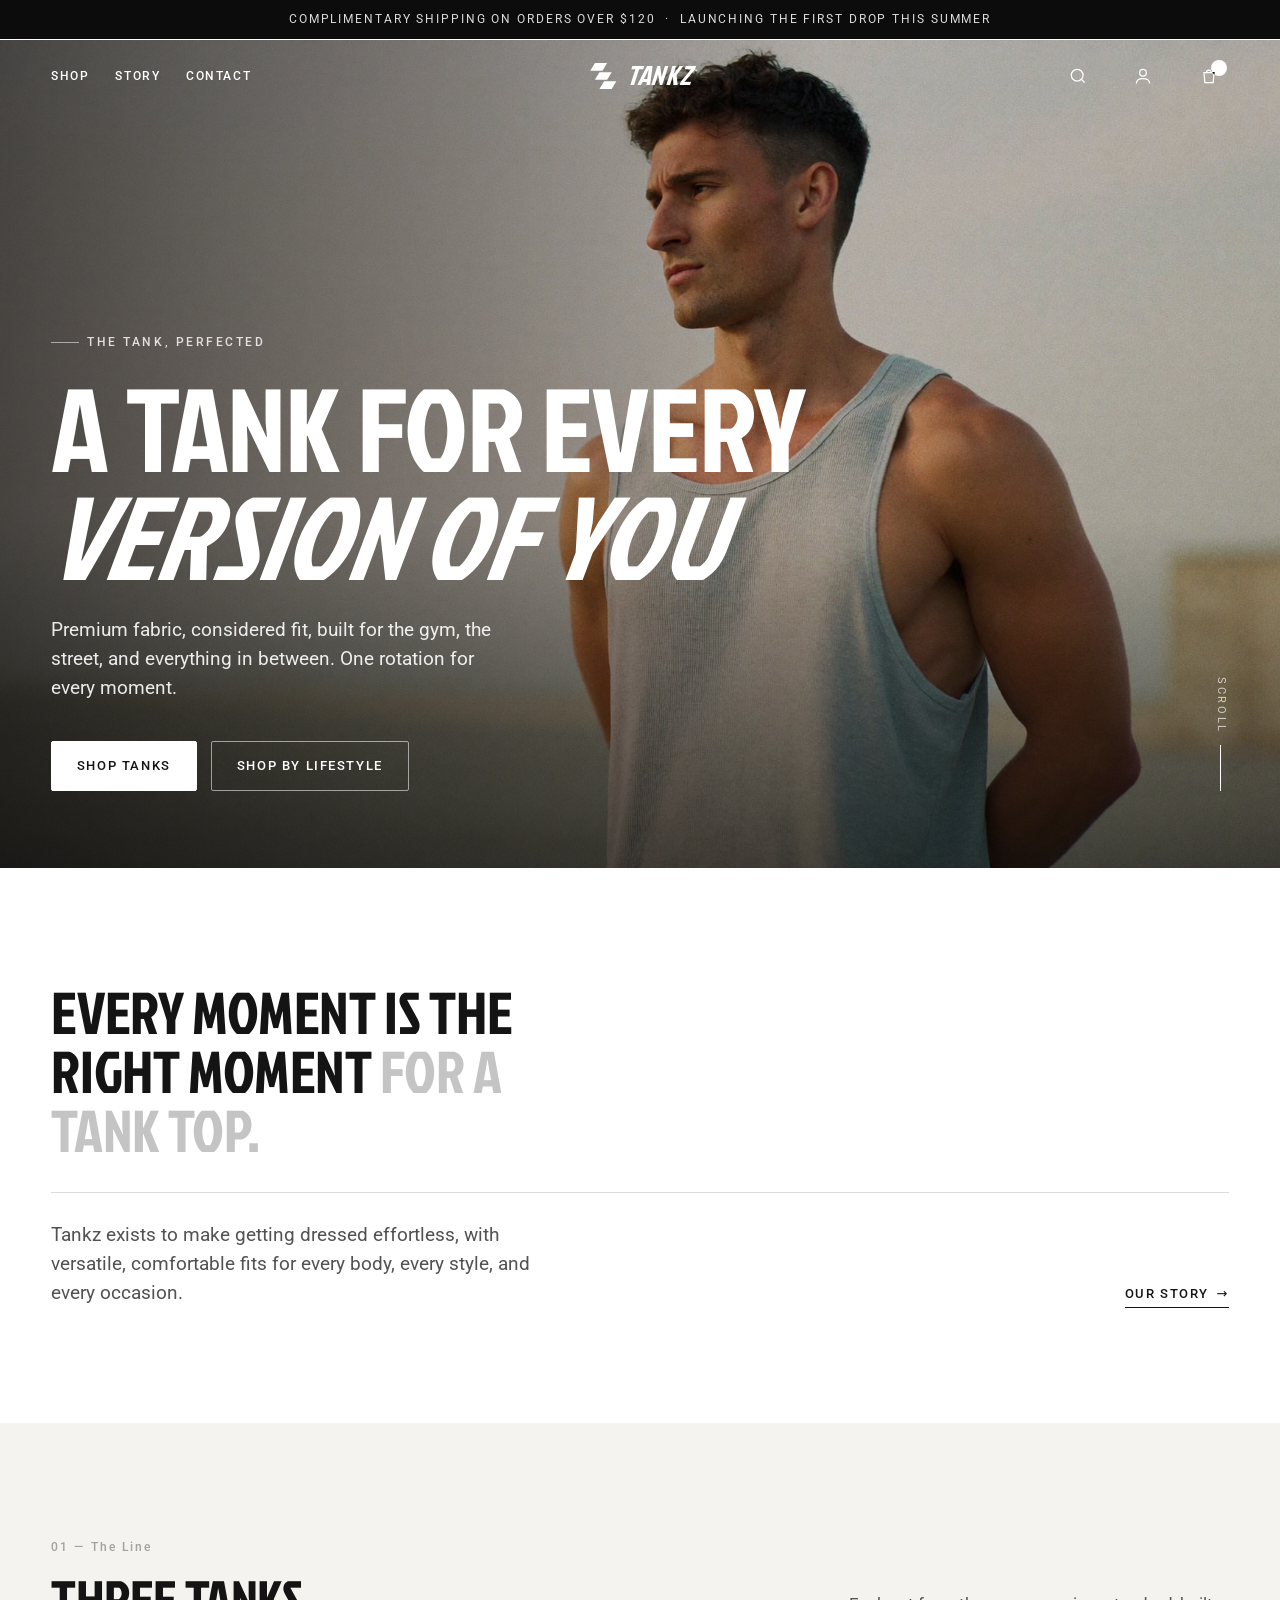
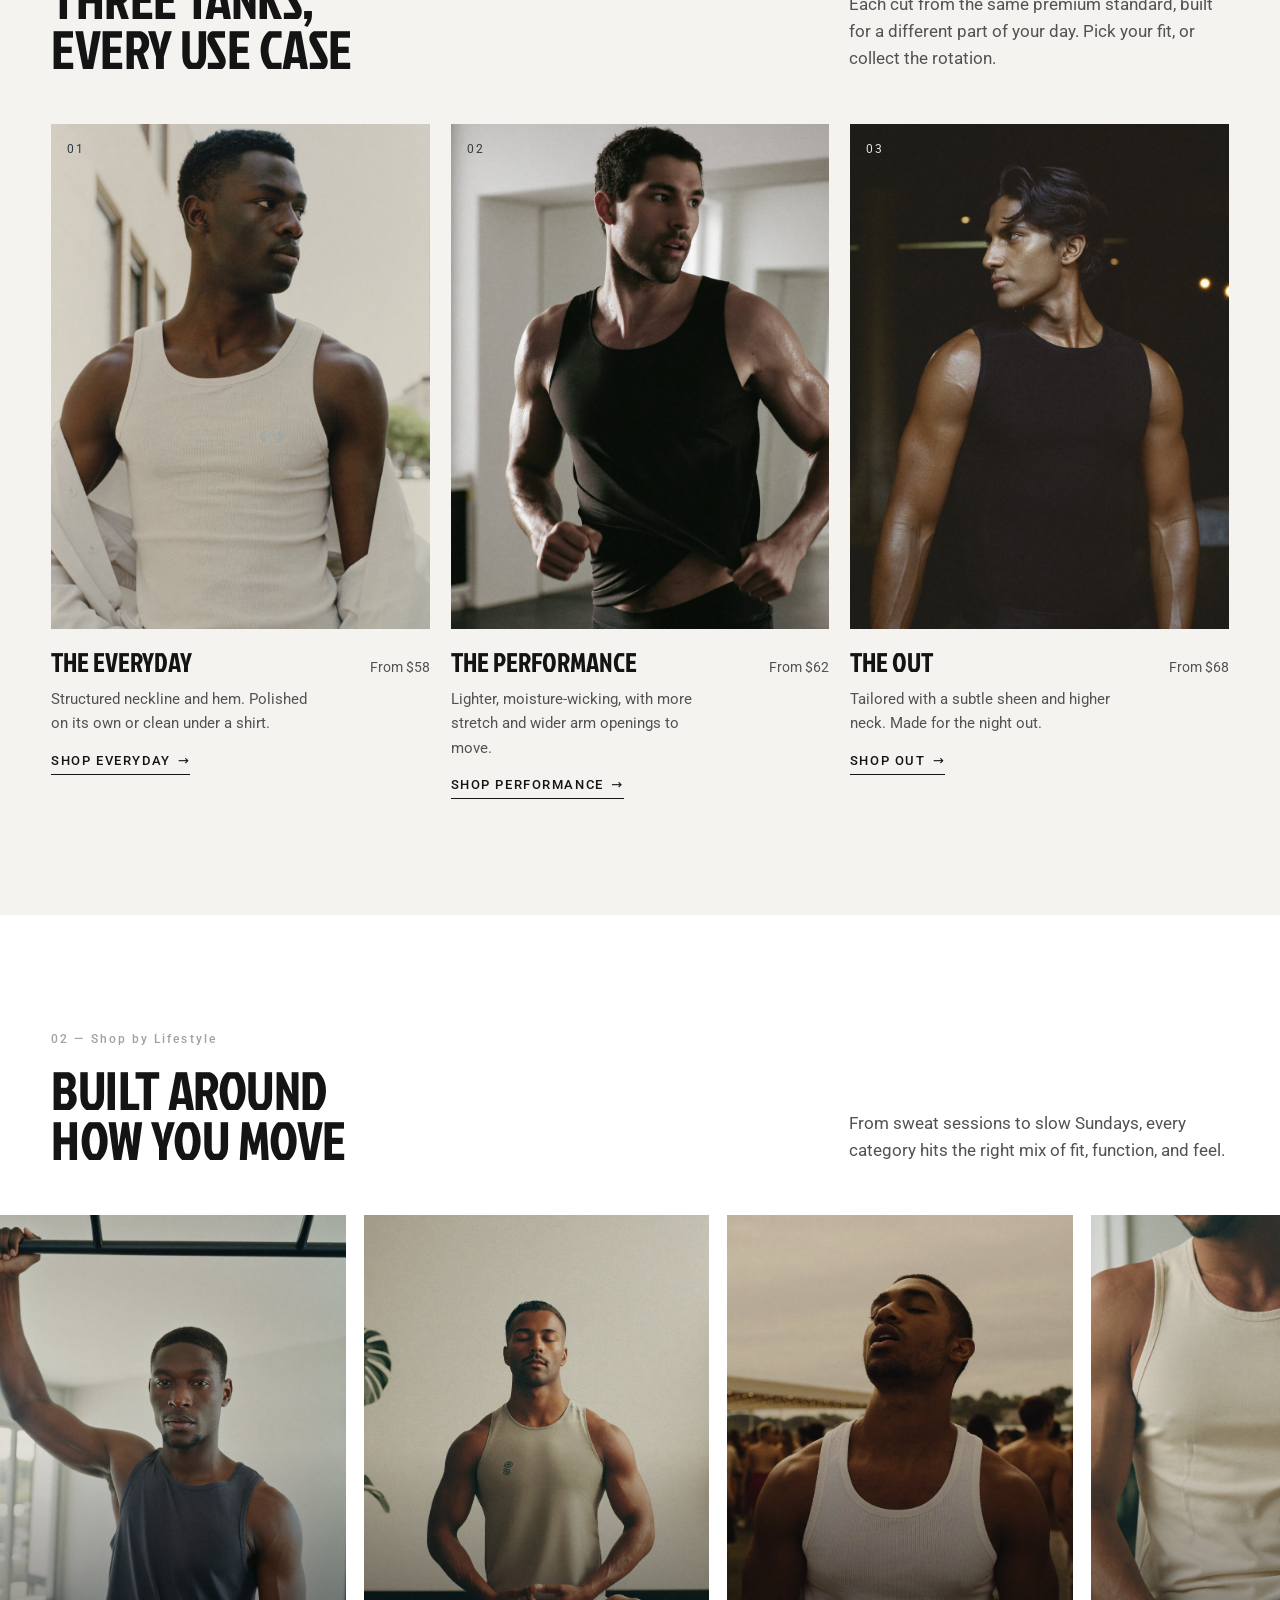
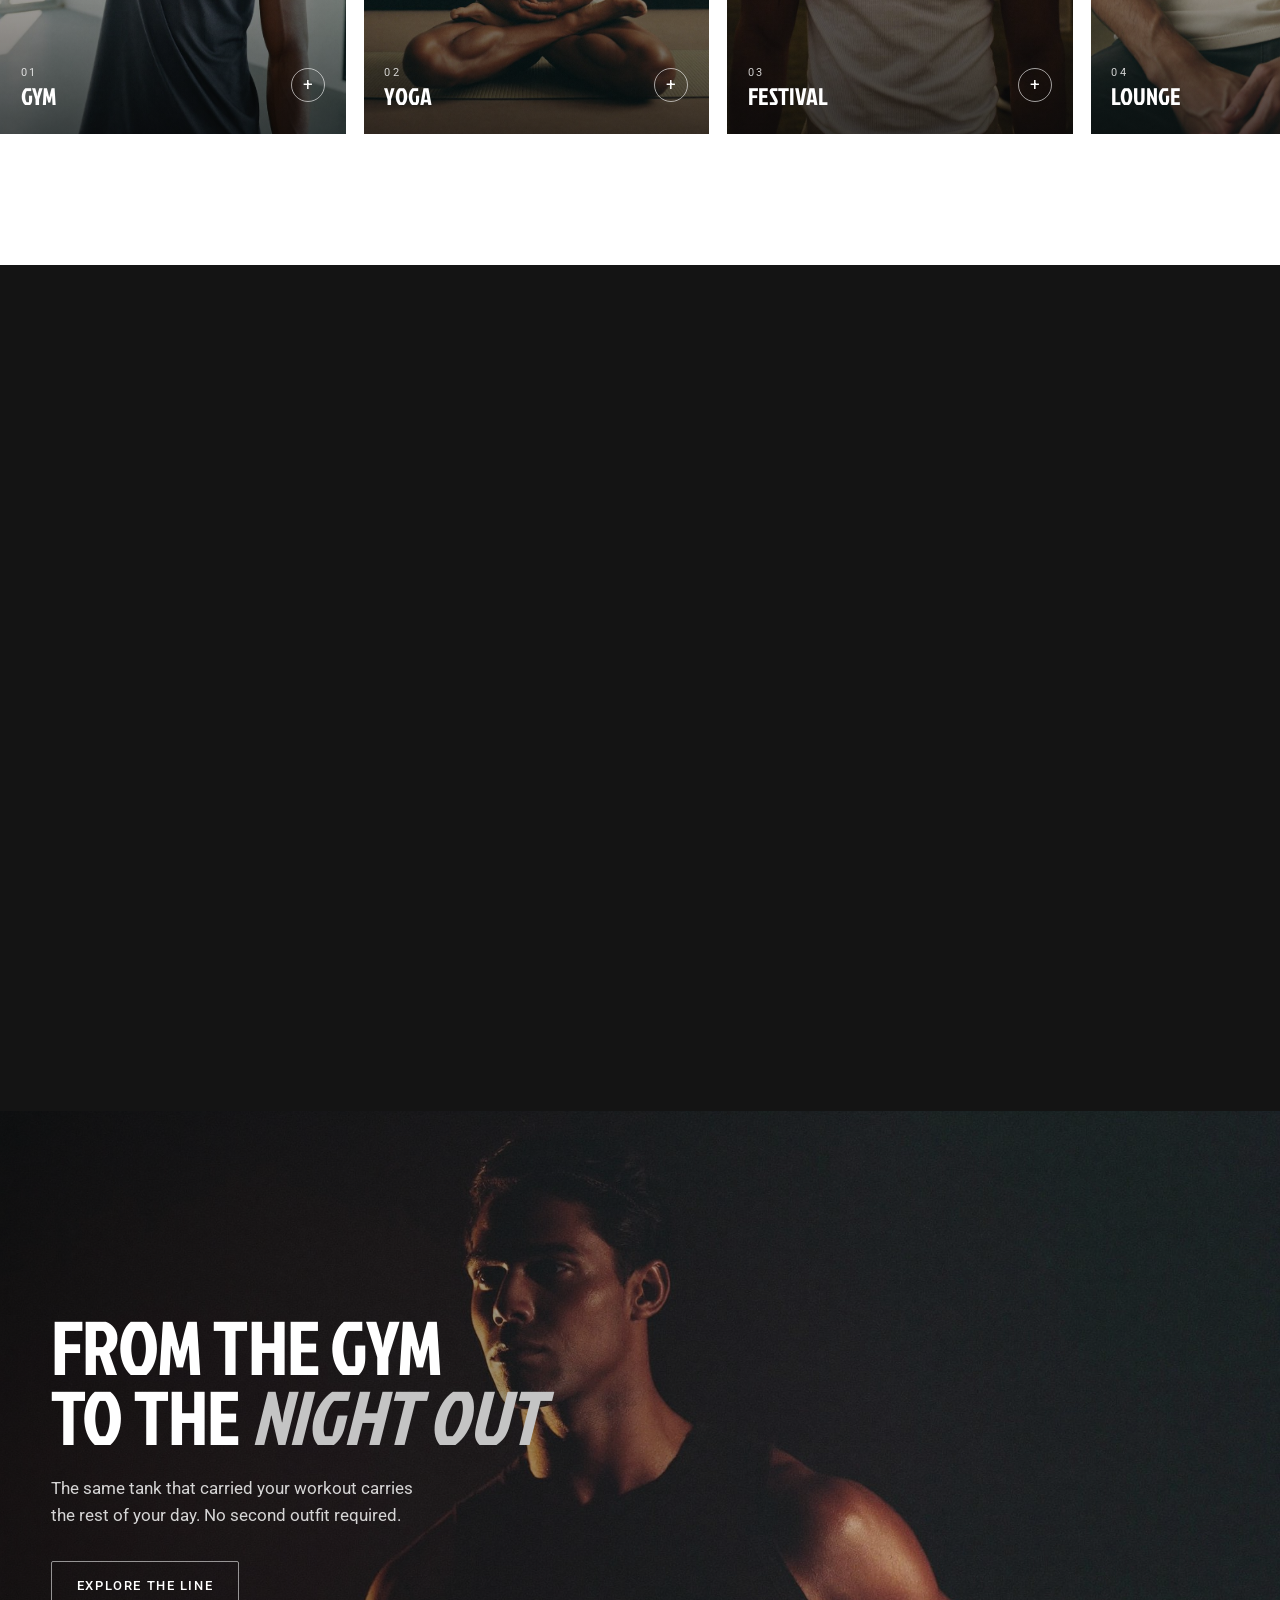
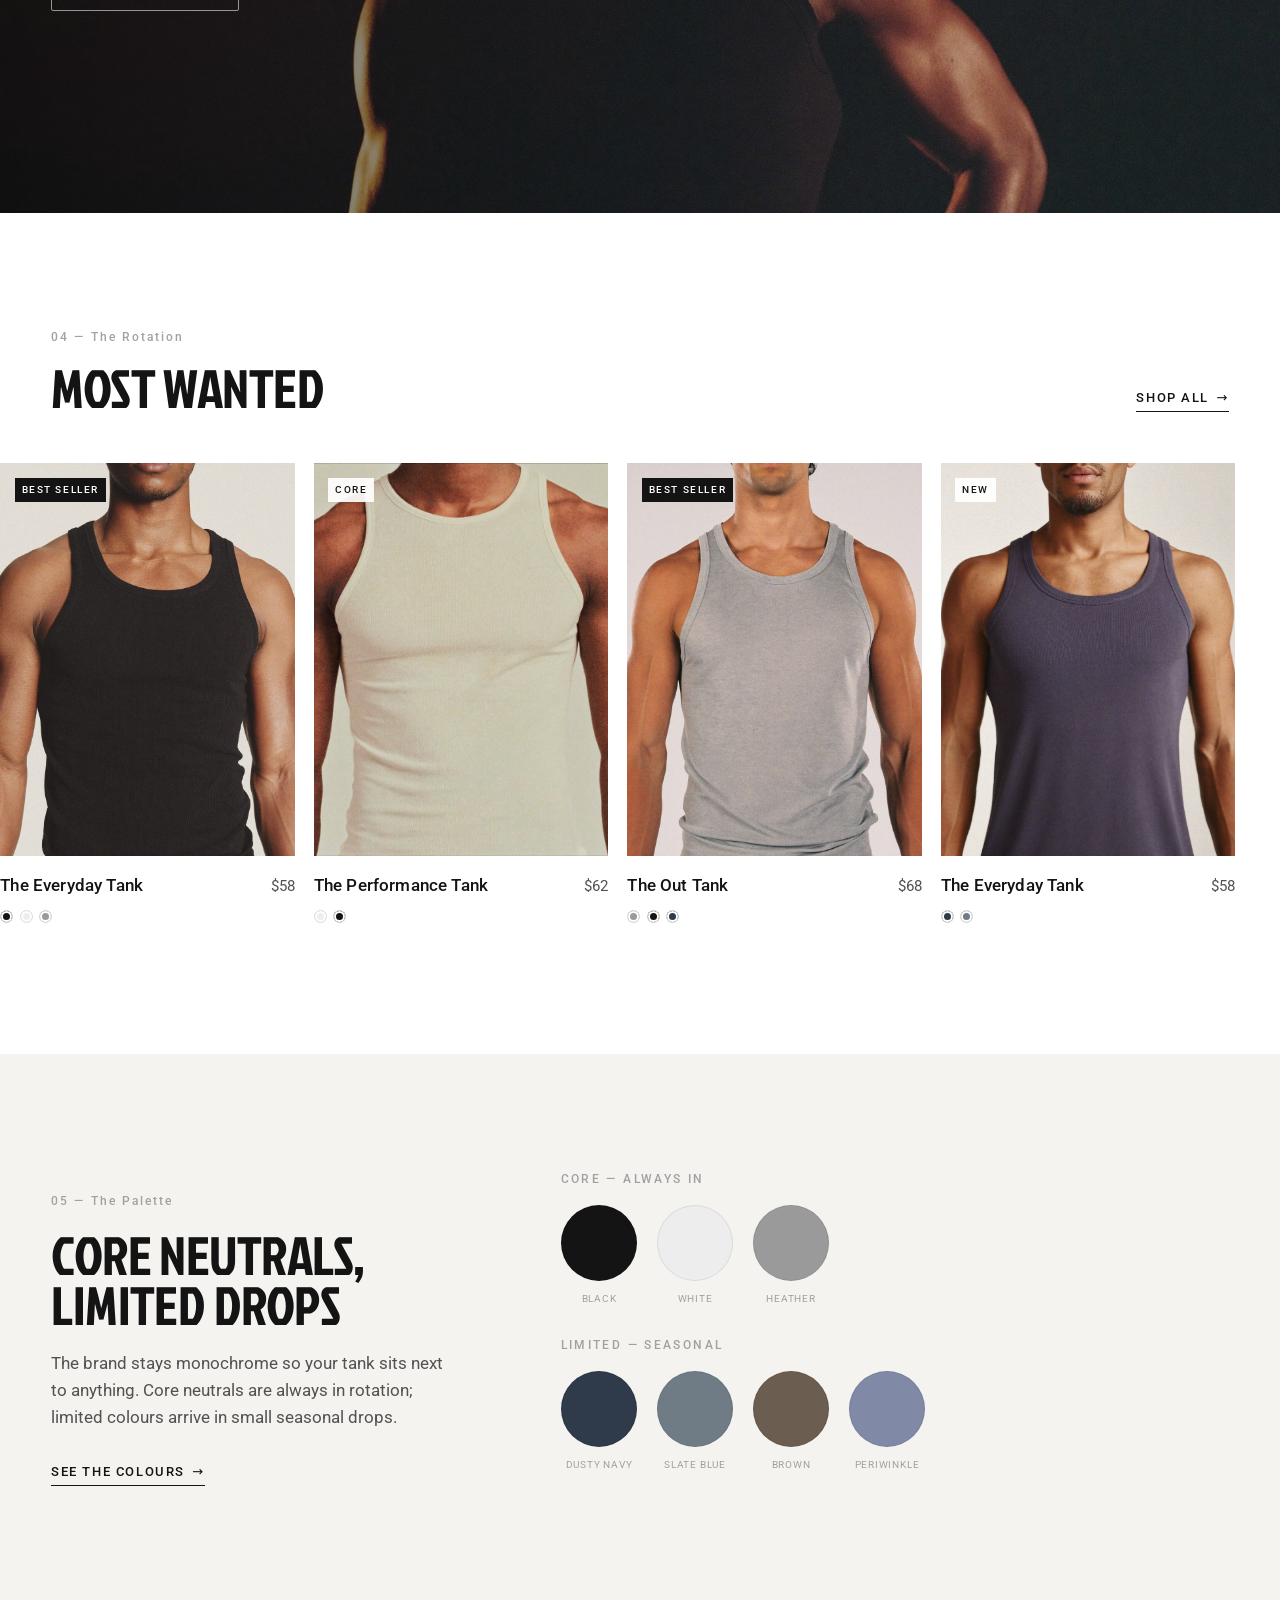
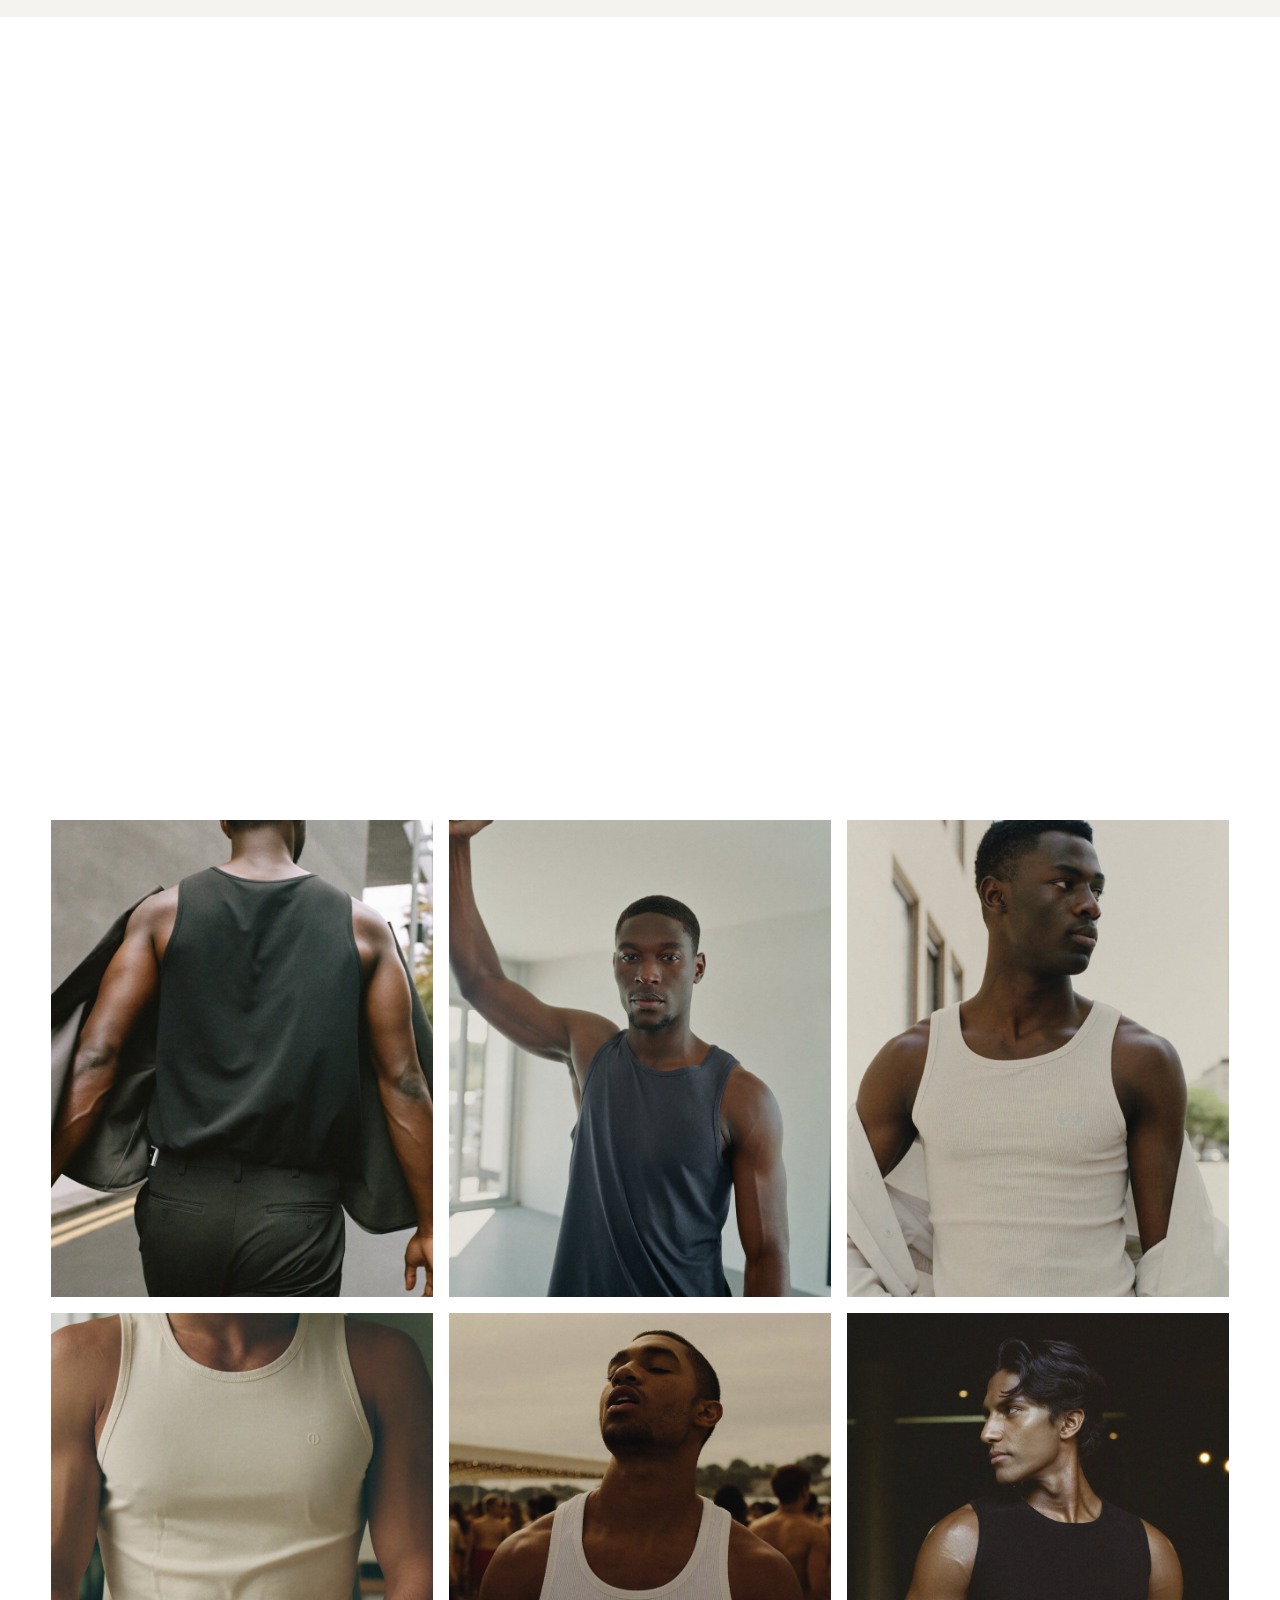
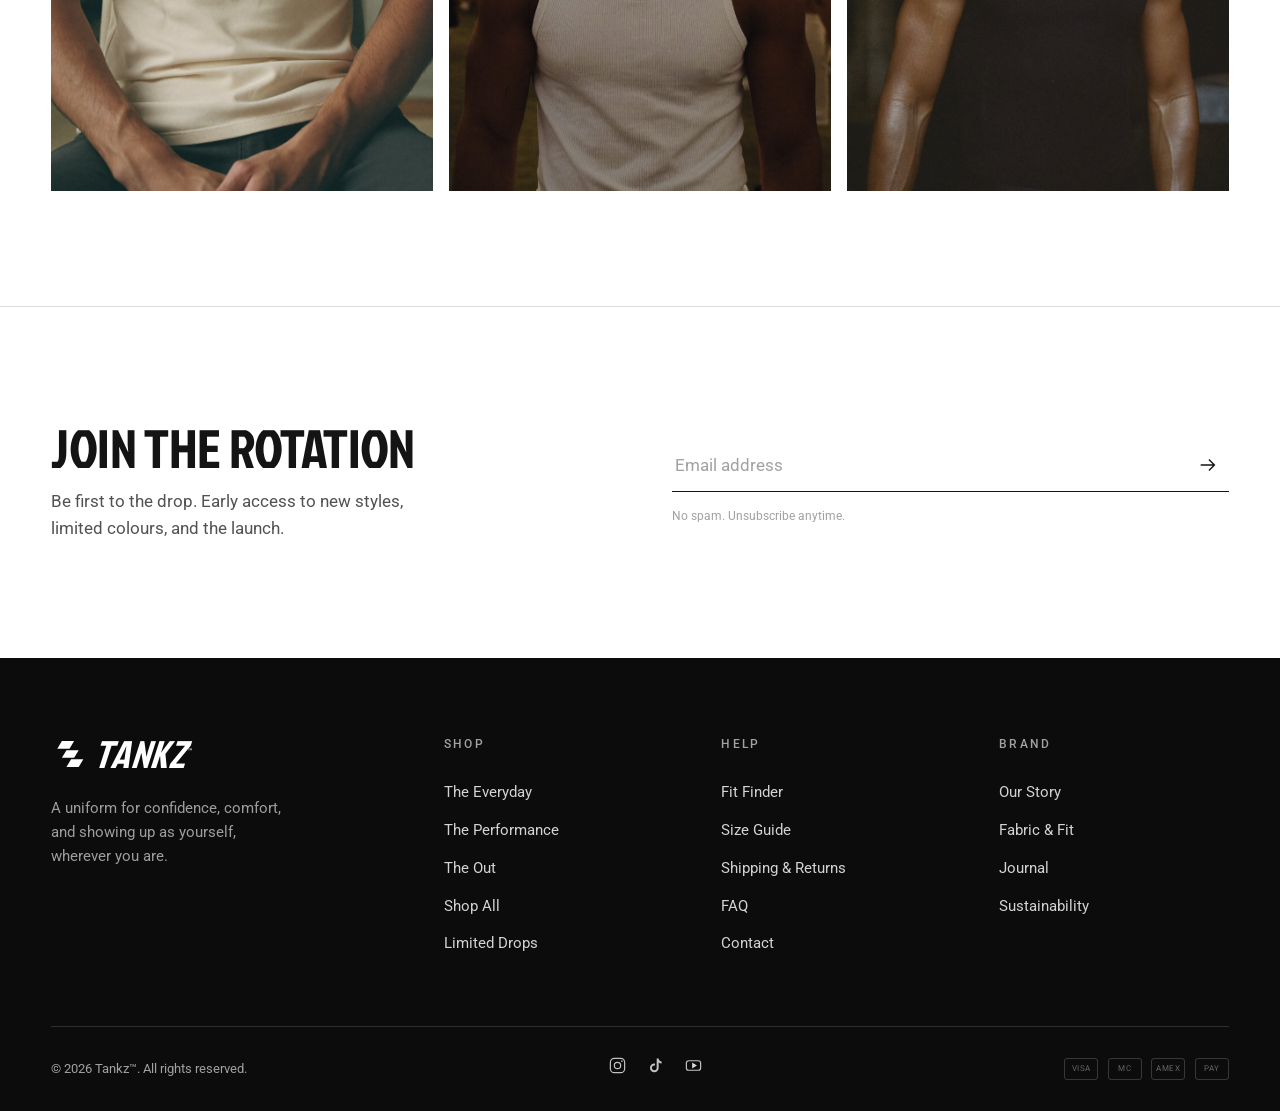
==== commit def83077: "Add Contact page; replace Lifestyle/Fabric nav with Contact - New built-out contact.html: hero, cont" ====
--- a/site/index.html
+++ b/site/index.html
@@ -27,9 +27,8 @@
 
     <nav class="nav-left" aria-label="Primary">
       <a class="nav-link" href="shop.html">Shop</a>
-      <a class="nav-link" href="#lifestyle">Lifestyle</a>
-      <a class="nav-link" href="#fabric">Fabric</a>
       <a class="nav-link" href="story.html">Story</a>
+      <a class="nav-link" href="contact.html">Contact</a>
     </nav>
 
     <a class="logo" href="#top" aria-label="TANKZ home">
@@ -359,7 +358,7 @@
       </div>
       <div class="footer-col">
         <h4>Help</h4>
-        <a href="#">Fit Finder</a><a href="#">Size Guide</a><a href="#">Shipping &amp; Returns</a><a href="#">FAQ</a><a href="#">Contact</a>
+        <a href="#">Fit Finder</a><a href="#">Size Guide</a><a href="#">Shipping &amp; Returns</a><a href="#">FAQ</a><a href="contact.html">Contact</a>
       </div>
       <div class="footer-col">
         <h4>Brand</h4>
@@ -410,12 +409,11 @@
   </div>
   <div class="mobile-nav">
     <a href="shop.html">Shop <span aria-hidden="true">→</span></a>
-    <a href="#lifestyle">Lifestyle <span aria-hidden="true">→</span></a>
-    <a href="#fabric">Fabric <span aria-hidden="true">→</span></a>
     <a href="story.html">Story <span aria-hidden="true">→</span></a>
+    <a href="contact.html">Contact <span aria-hidden="true">→</span></a>
   </div>
   <div class="mobile-foot">
-    <a href="#">Account</a><a href="#">Fit Finder</a><a href="#">Contact</a>
+    <a href="#">Account</a><a href="#">Fit Finder</a><a href="contact.html">Contact</a>
   </div>
 </nav>
 
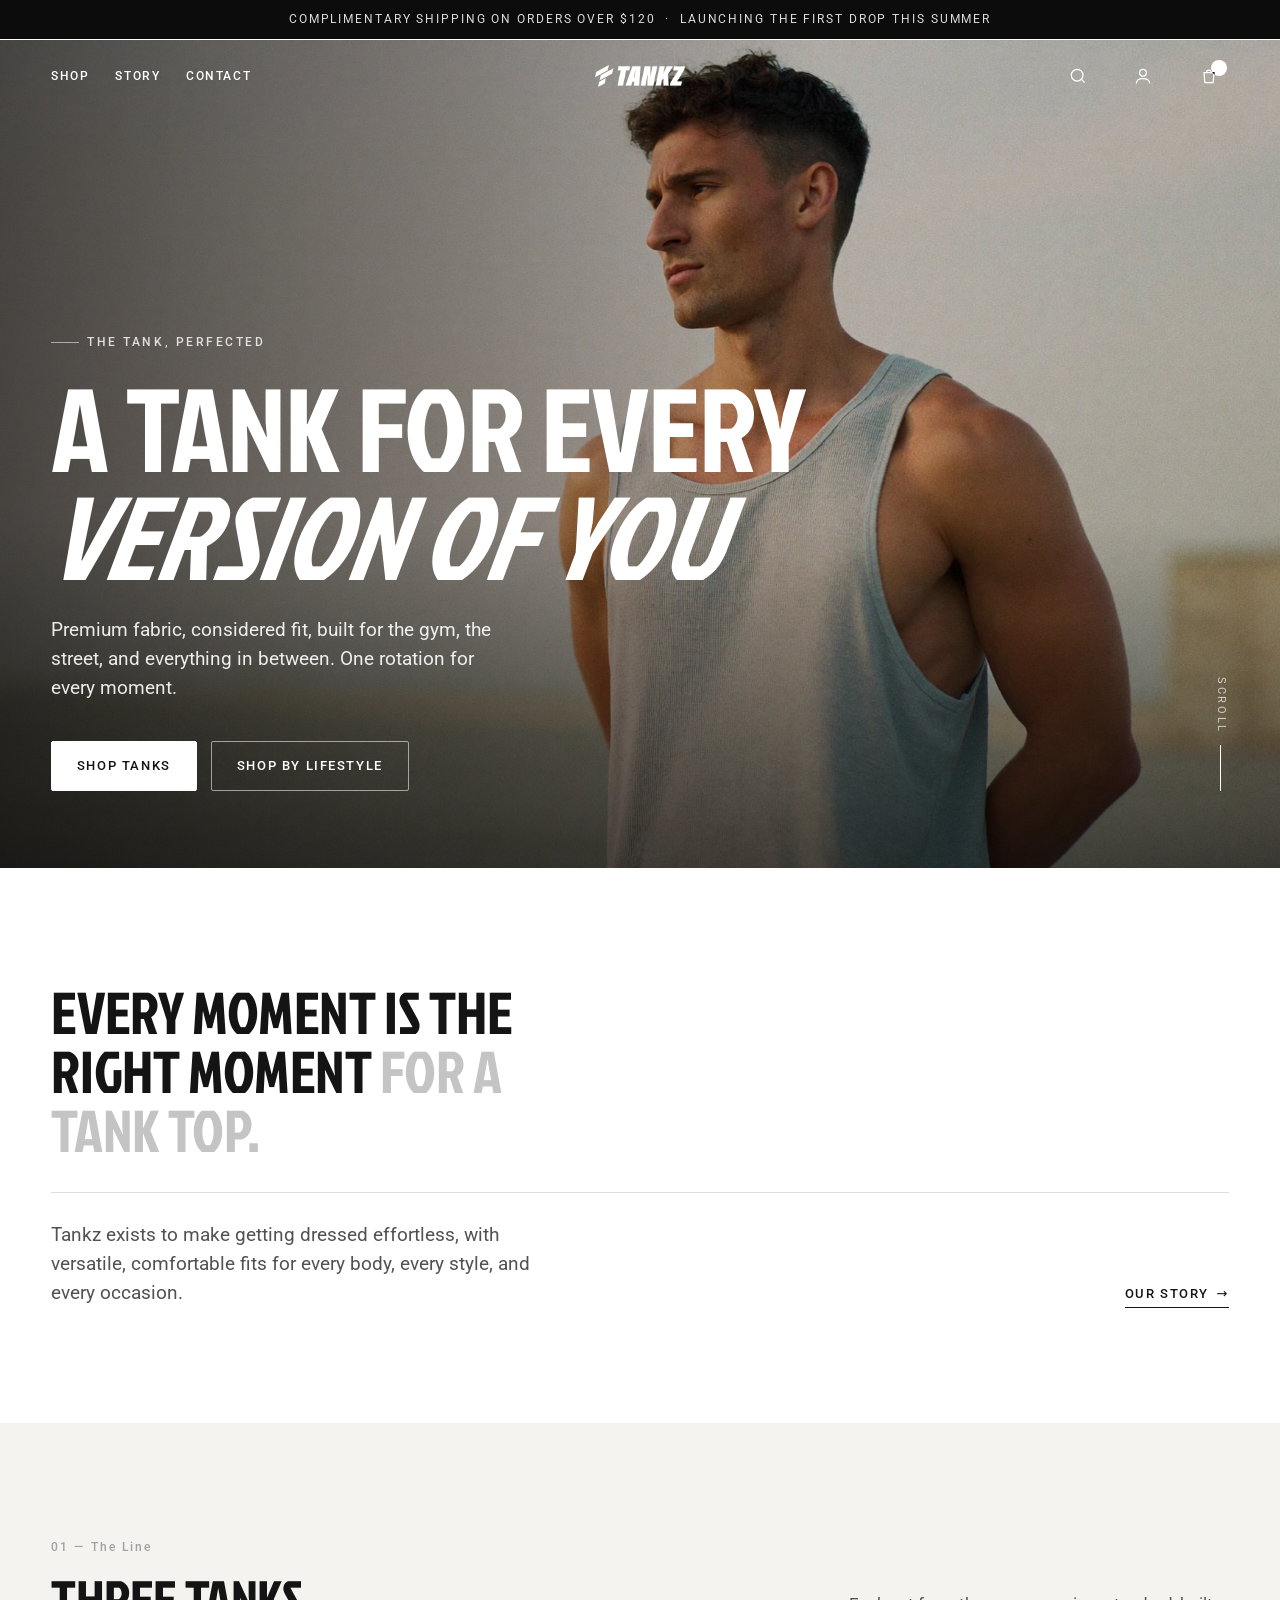
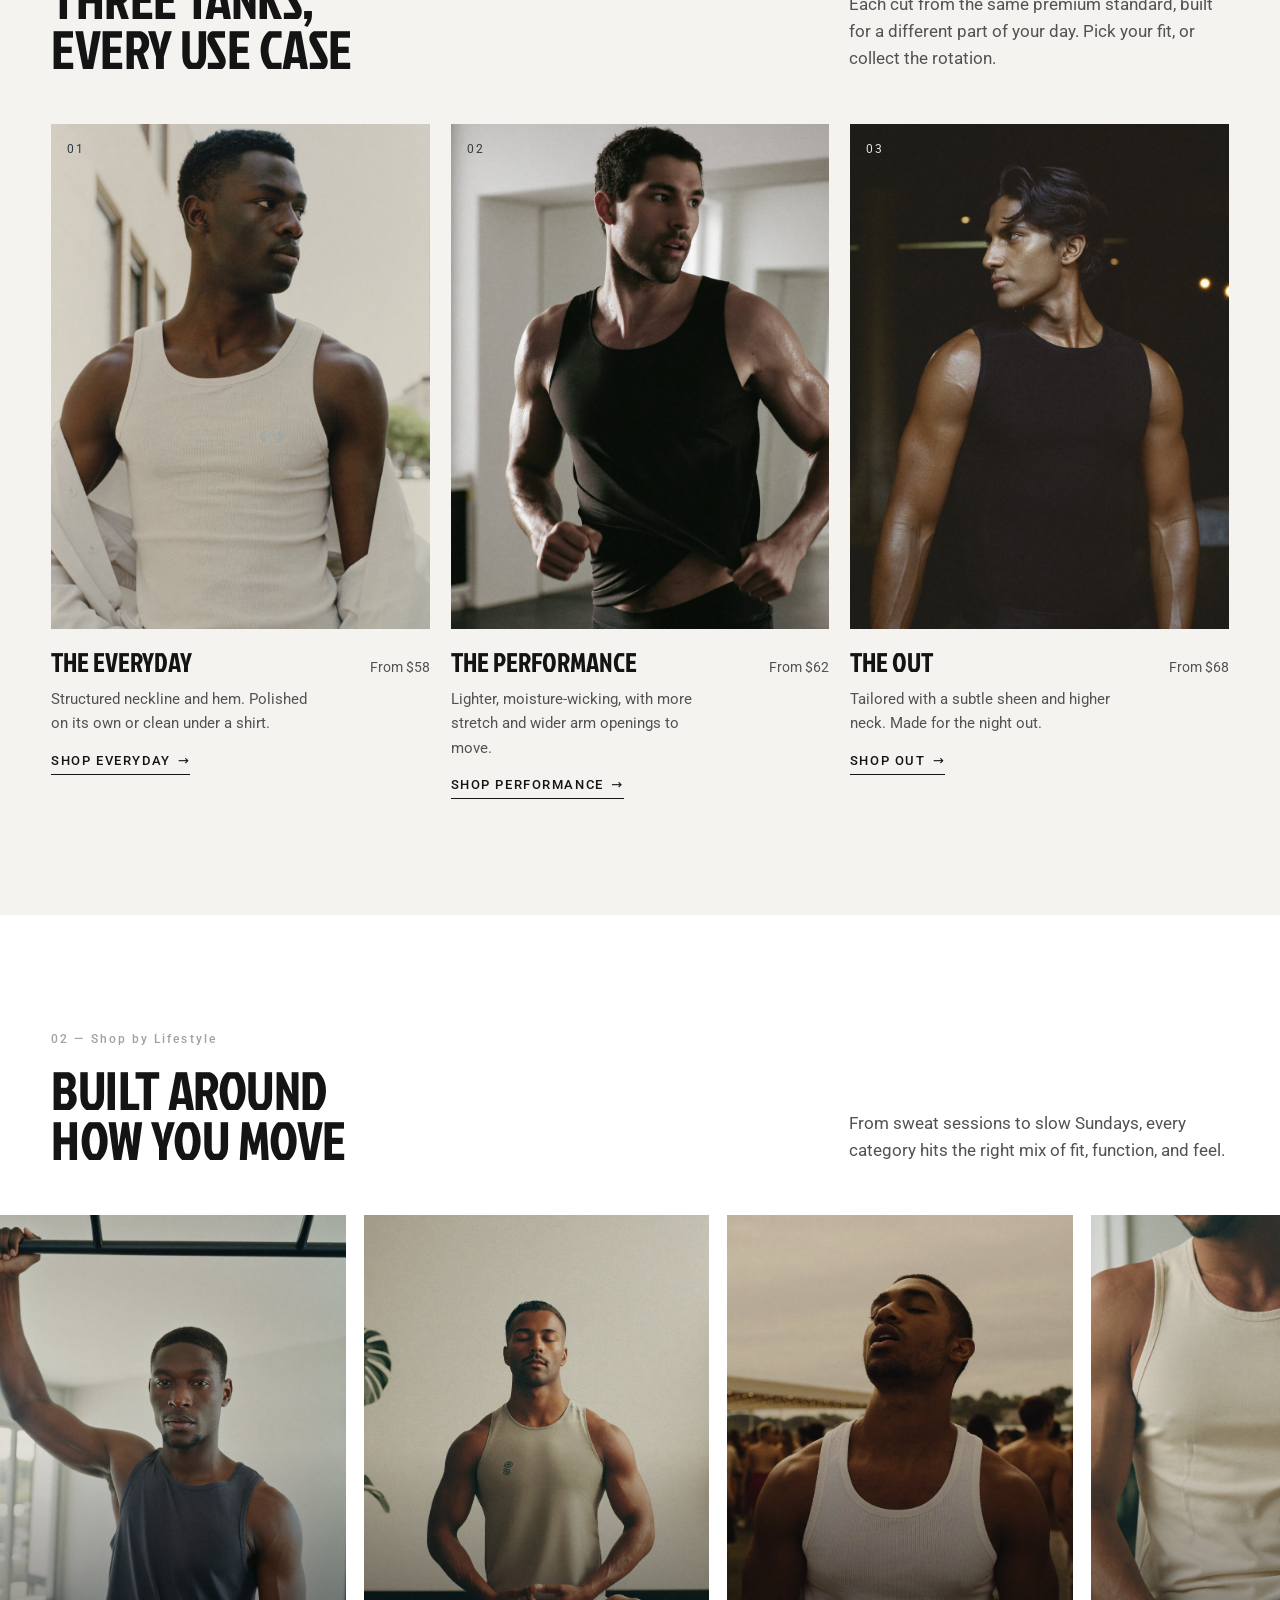
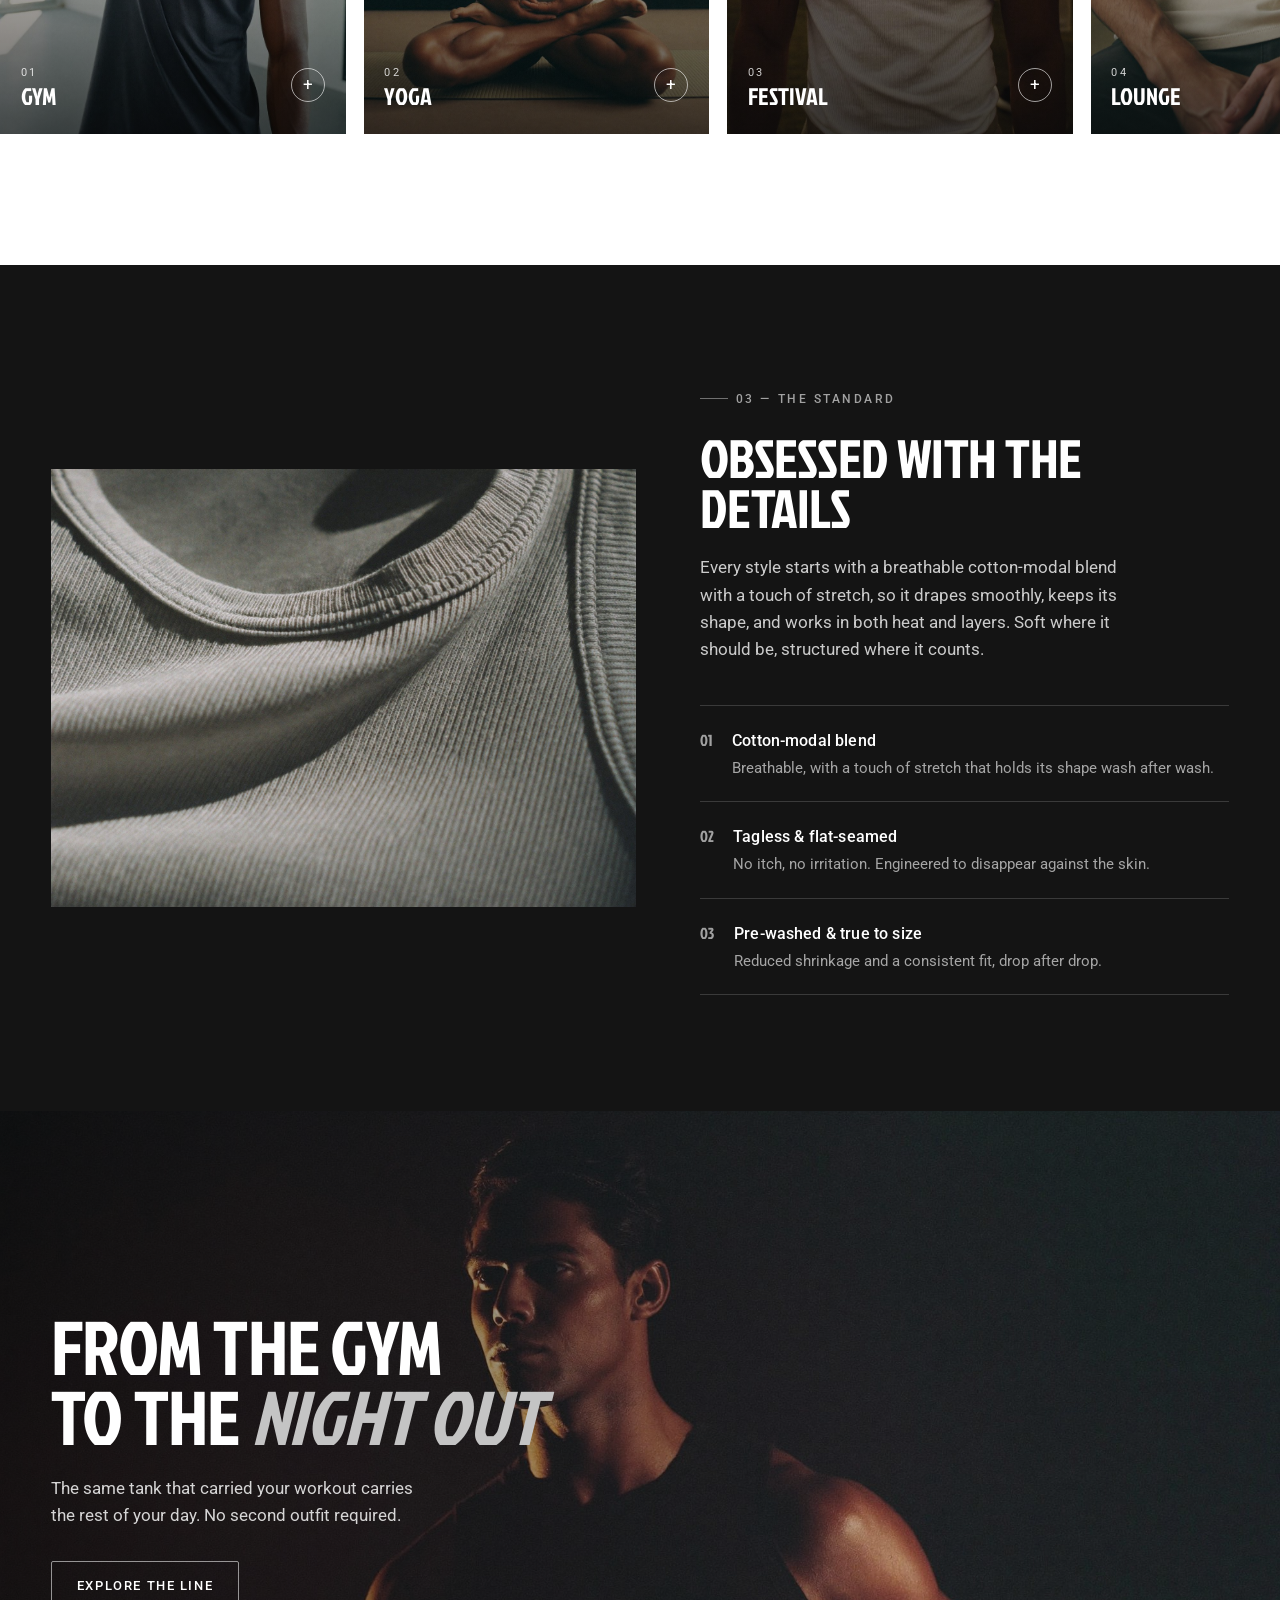
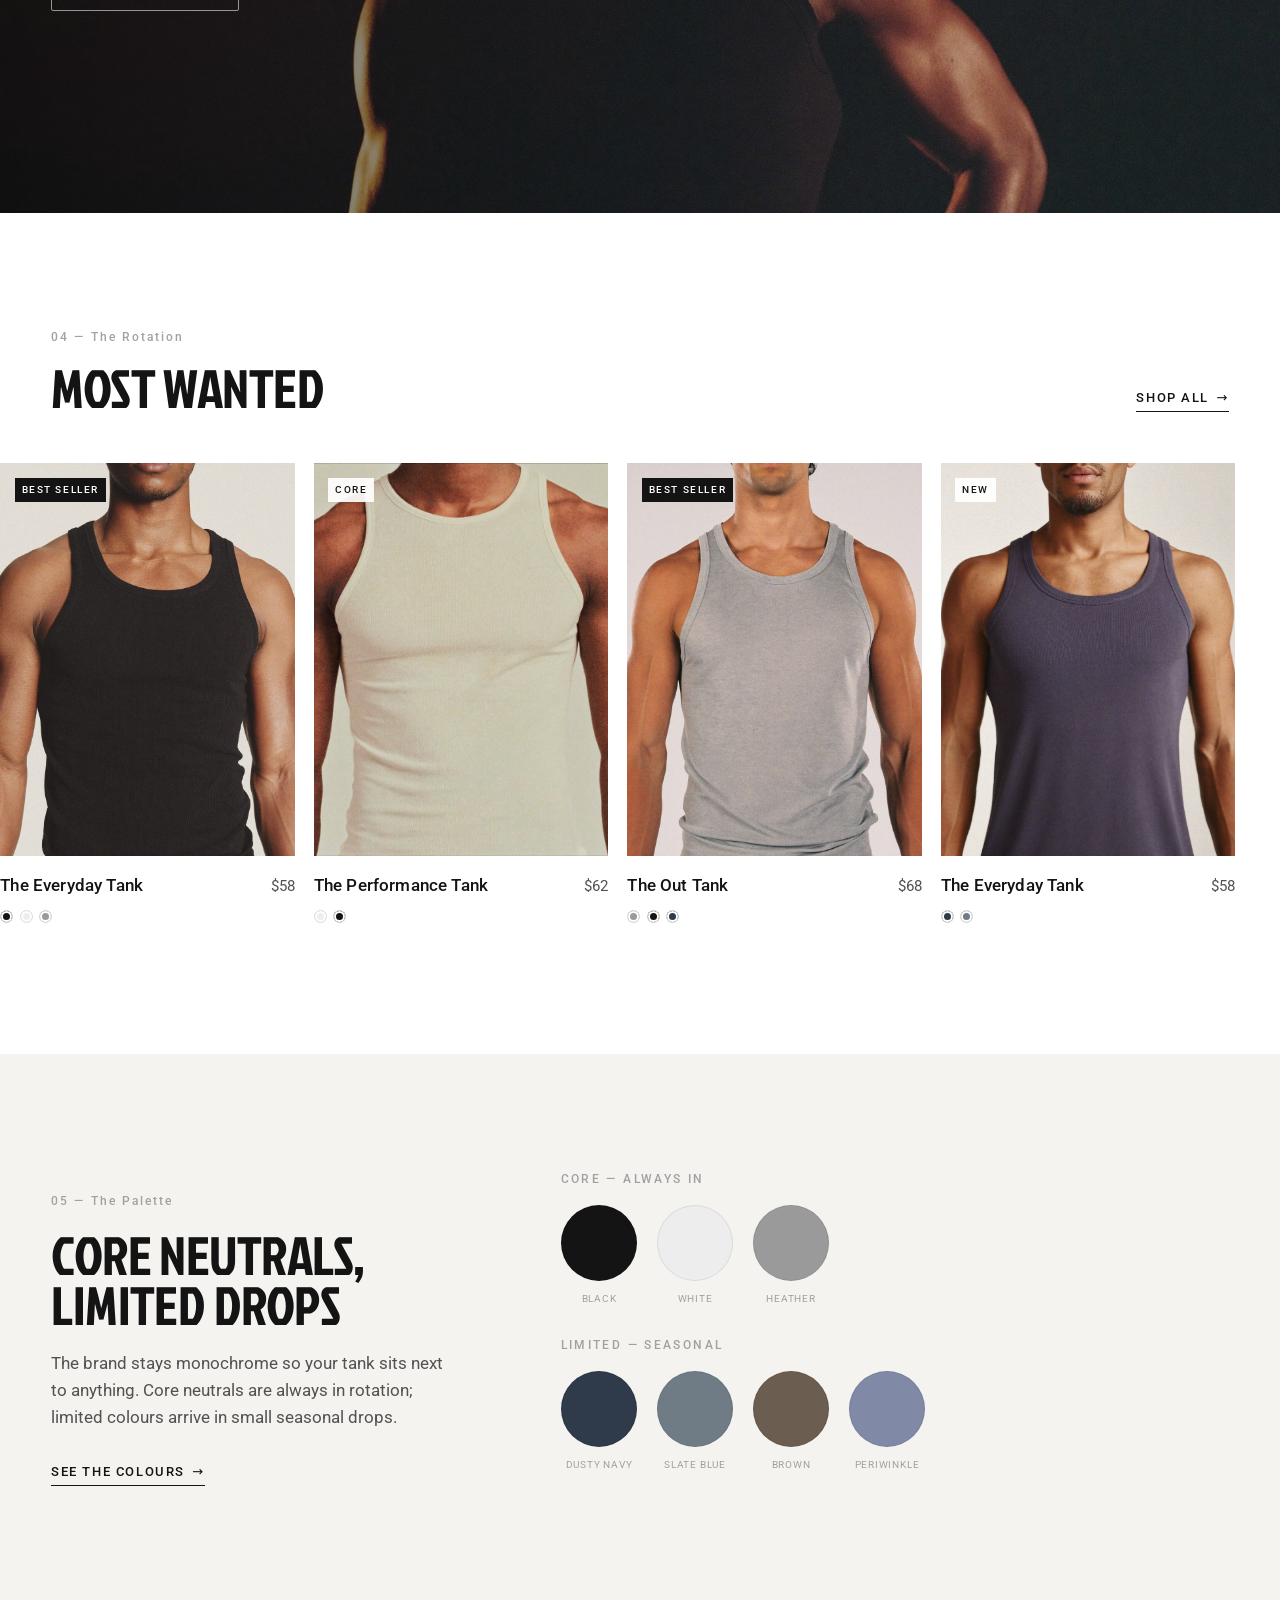
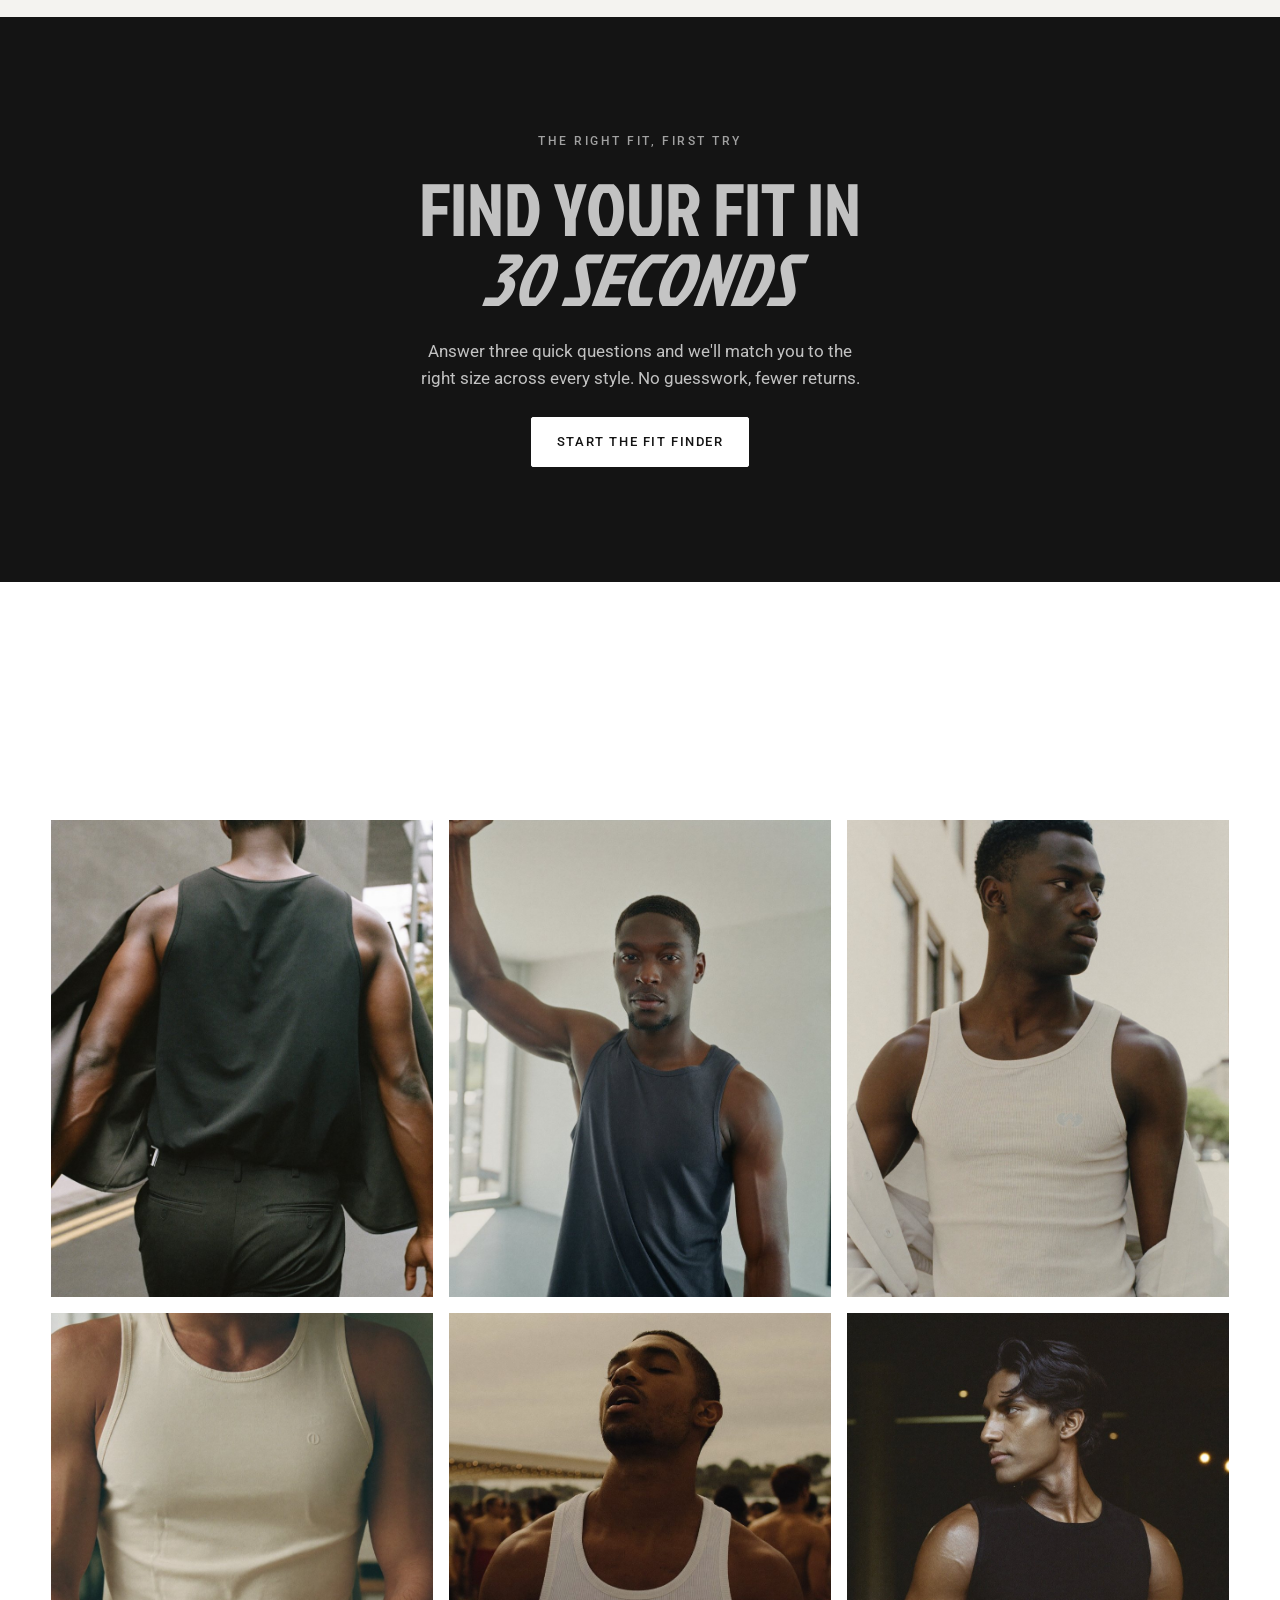
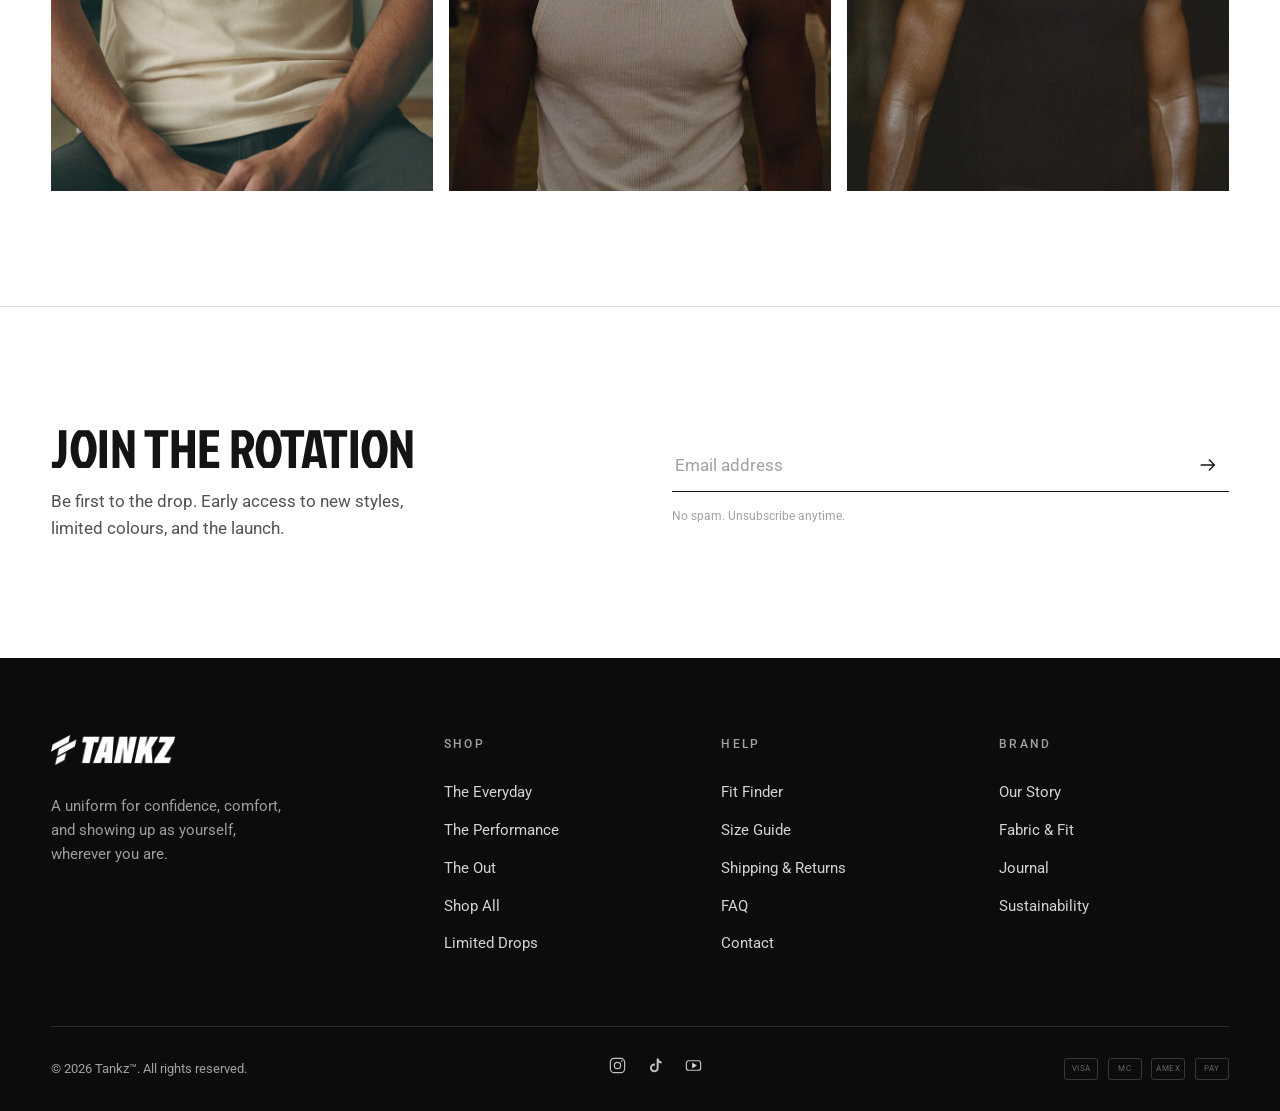
==== commit 97c58924: "Swap CSS wordmark for official TANKZ logo files Add logo-white.png / logo-black.png (official horizo" ====
--- a/site/index.html
+++ b/site/index.html
@@ -32,12 +32,7 @@
     </nav>
 
     <a class="logo" href="#top" aria-label="TANKZ home">
-      <svg class="logo-mark" viewBox="0 0 44 34" aria-hidden="true" fill="currentColor">
-        <path d="M14 0 H30 L24 10 H8 Z" />
-        <path d="M20 12 H36 L30 22 H14 Z" />
-        <path d="M26 24 H42 L36 34 H20 Z" />
-      </svg>
-      <span class="logo-word">Tankz<span class="logo-tm">™</span></span>
+      <img class="logo-img logo-img--light" src="assets/img/logo-white.png" alt="" /><img class="logo-img logo-img--dark" src="assets/img/logo-black.png" alt="" />
     </a>
 
     <div class="nav-right">
@@ -347,8 +342,7 @@
     <div class="footer-top">
       <div class="footer-brand">
         <a class="logo" href="#top" aria-label="TANKZ home" style="color:#fff">
-          <svg class="logo-mark" viewBox="0 0 44 34" aria-hidden="true" fill="currentColor"><path d="M14 0 H30 L24 10 H8 Z"/><path d="M20 12 H36 L30 22 H14 Z"/><path d="M26 24 H42 L36 34 H20 Z"/></svg>
-          <span class="logo-word">Tankz<span class="logo-tm">™</span></span>
+          <img class="logo-img logo-img--light" src="assets/img/logo-white.png" alt="" /><img class="logo-img logo-img--dark" src="assets/img/logo-black.png" alt="" />
         </a>
         <p>A uniform for confidence, comfort, and showing up as yourself, wherever you are.</p>
       </div>
@@ -404,7 +398,7 @@
 
 <nav class="mobile-menu" id="mobile-menu" aria-label="Mobile" aria-hidden="true">
   <div class="mobile-menu__head">
-    <span class="logo-word" style="font-size:1.7rem">Tankz<span class="logo-tm">™</span></span>
+    <img class="logo-img logo-img--mobile" src="assets/img/logo-black.png" alt="TANKZ" />
     <button class="icon-btn" id="close-menu" aria-label="Close menu"><svg viewBox="0 0 24 24" fill="none" stroke="currentColor" stroke-width="1.5"><path d="M6 6l12 12M18 6 6 18"/></svg></button>
   </div>
   <div class="mobile-nav">
--- a/site/assets/css/styles.css
+++ b/site/assets/css/styles.css
@@ -216,15 +216,15 @@
 .site-header.is-solid .cart-count { color: var(--paper); }
 .site-header:not(.is-solid) .cart-count { mix-blend-mode: difference; }
 
-/* Logo */
-.logo { display: inline-flex; align-items: center; gap: 0.55rem; color: currentColor; }
-.logo-mark { width: 34px; height: 26px; flex: none; }
-.logo-word {
-  font-family: var(--font-display); text-transform: uppercase;
-  font-size: 1.7rem; letter-spacing: 0.02em; line-height: 1;
-  font-style: italic; transform: skewX(-4deg);
-}
-.logo-tm { font-family: var(--font-body); font-size: 0.5rem; vertical-align: super; letter-spacing: 0; transform: skewX(0); }
+/* Logo (official lockup images: white over dark, black over light) */
+.logo { display: inline-flex; align-items: center; }
+.logo-img { display: block; height: 22px; width: auto; }
+.logo-img--dark { display: none; }
+/* Header is transparent over the hero (white logo), turns solid on scroll (black logo) */
+.site-header.is-solid .logo-img--light { display: none; }
+.site-header.is-solid .logo-img--dark { display: block; }
+/* Mobile-menu lockup sits on a light background, so it's always the black version */
+.logo-img--mobile { height: 24px; }
 
 .hamburger { display: none; }
 
@@ -448,7 +448,7 @@
    ============================================================ */
 .site-footer { background: var(--ink-deep); color: var(--paper); padding-top: clamp(3.5rem, 6vw, 5.5rem); }
 .footer-top { display: grid; grid-template-columns: 1.5fr repeat(3, 1fr); gap: clamp(2rem, 4vw, 3rem); padding-bottom: clamp(3rem, 5vw, 4.5rem); }
-.footer-brand .logo-word { font-size: 2.4rem; }
+.footer-brand .logo-img { height: 30px; }
 .footer-brand p { color: rgba(255,255,255,0.6); max-width: 30ch; margin-top: 1.3rem; font-size: 0.95rem; }
 .footer-col h4 { font-size: 0.72rem; letter-spacing: 0.2em; text-transform: uppercase; color: var(--grey); margin-bottom: 1.3rem; font-weight: 500; }
 .footer-col a { display: block; padding: 0.42rem 0; color: rgba(255,255,255,0.82); font-size: 0.95rem; transition: color 0.3s var(--ease); }
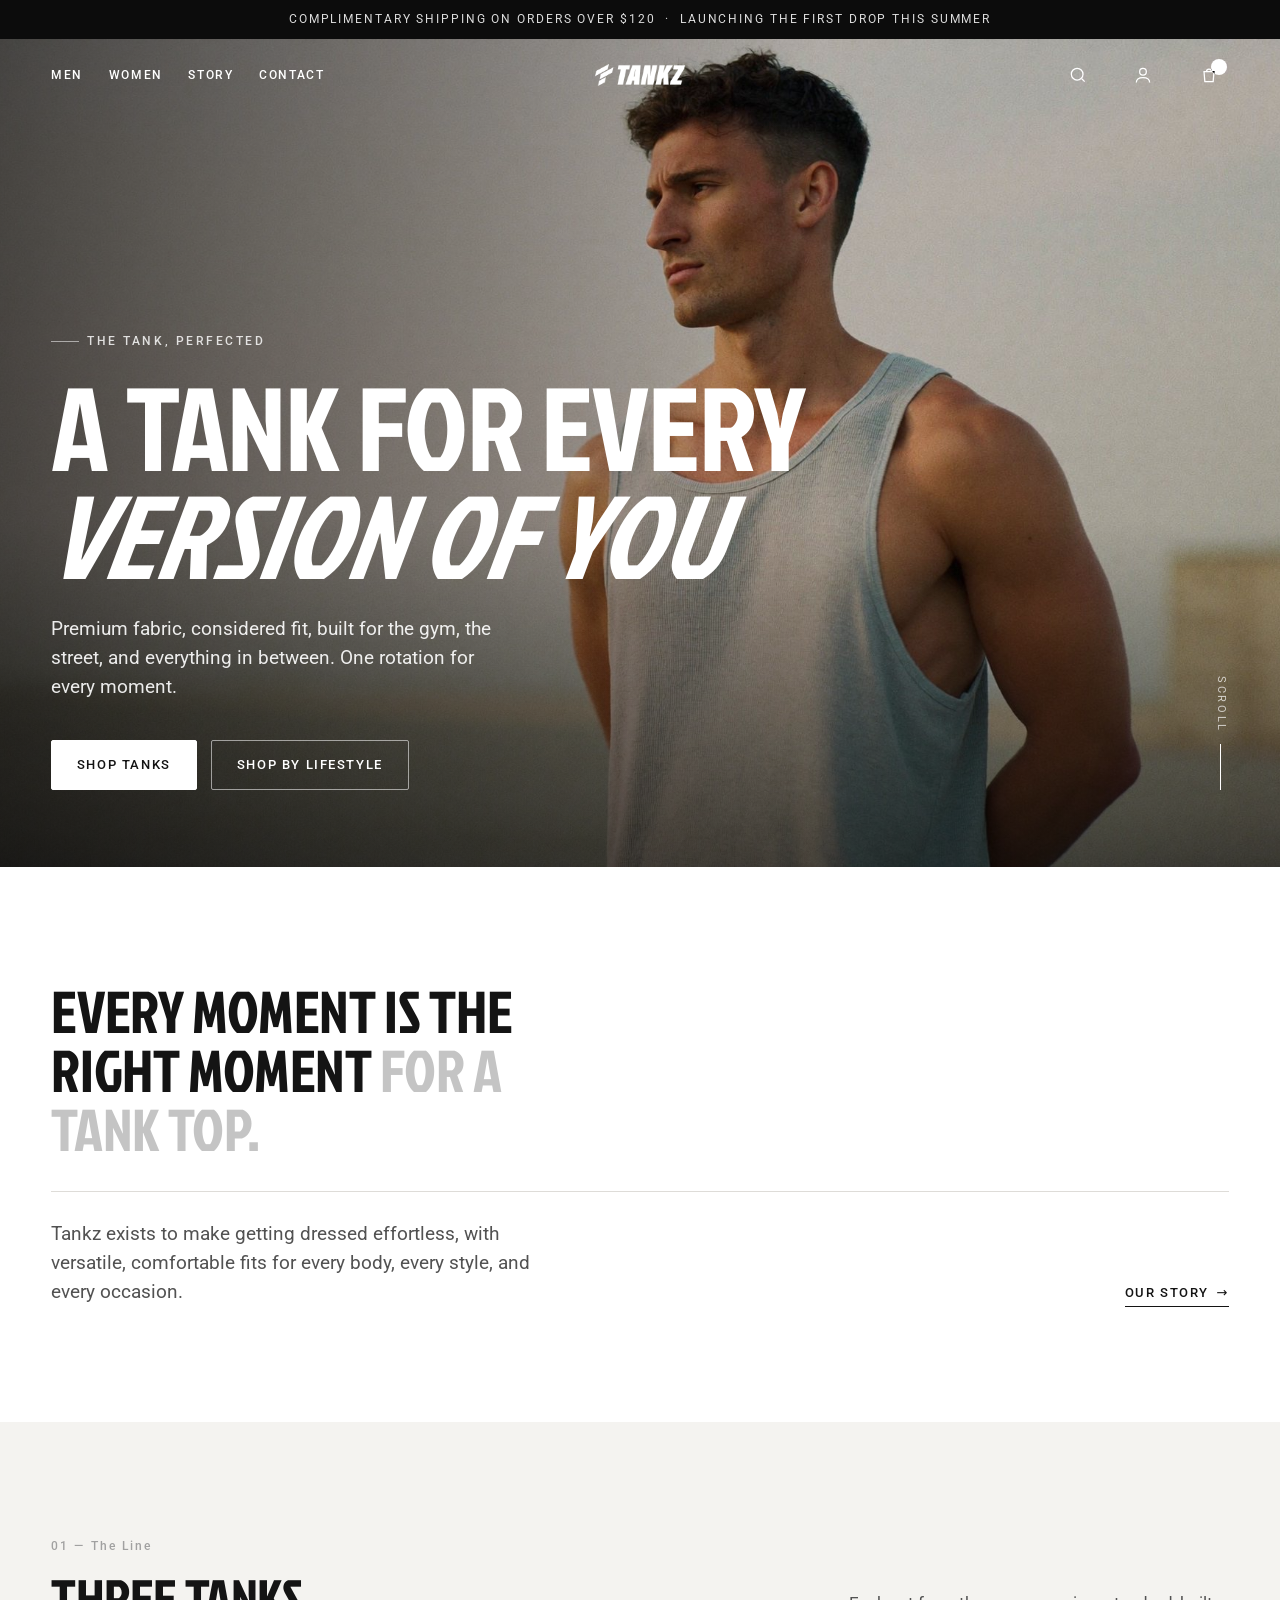
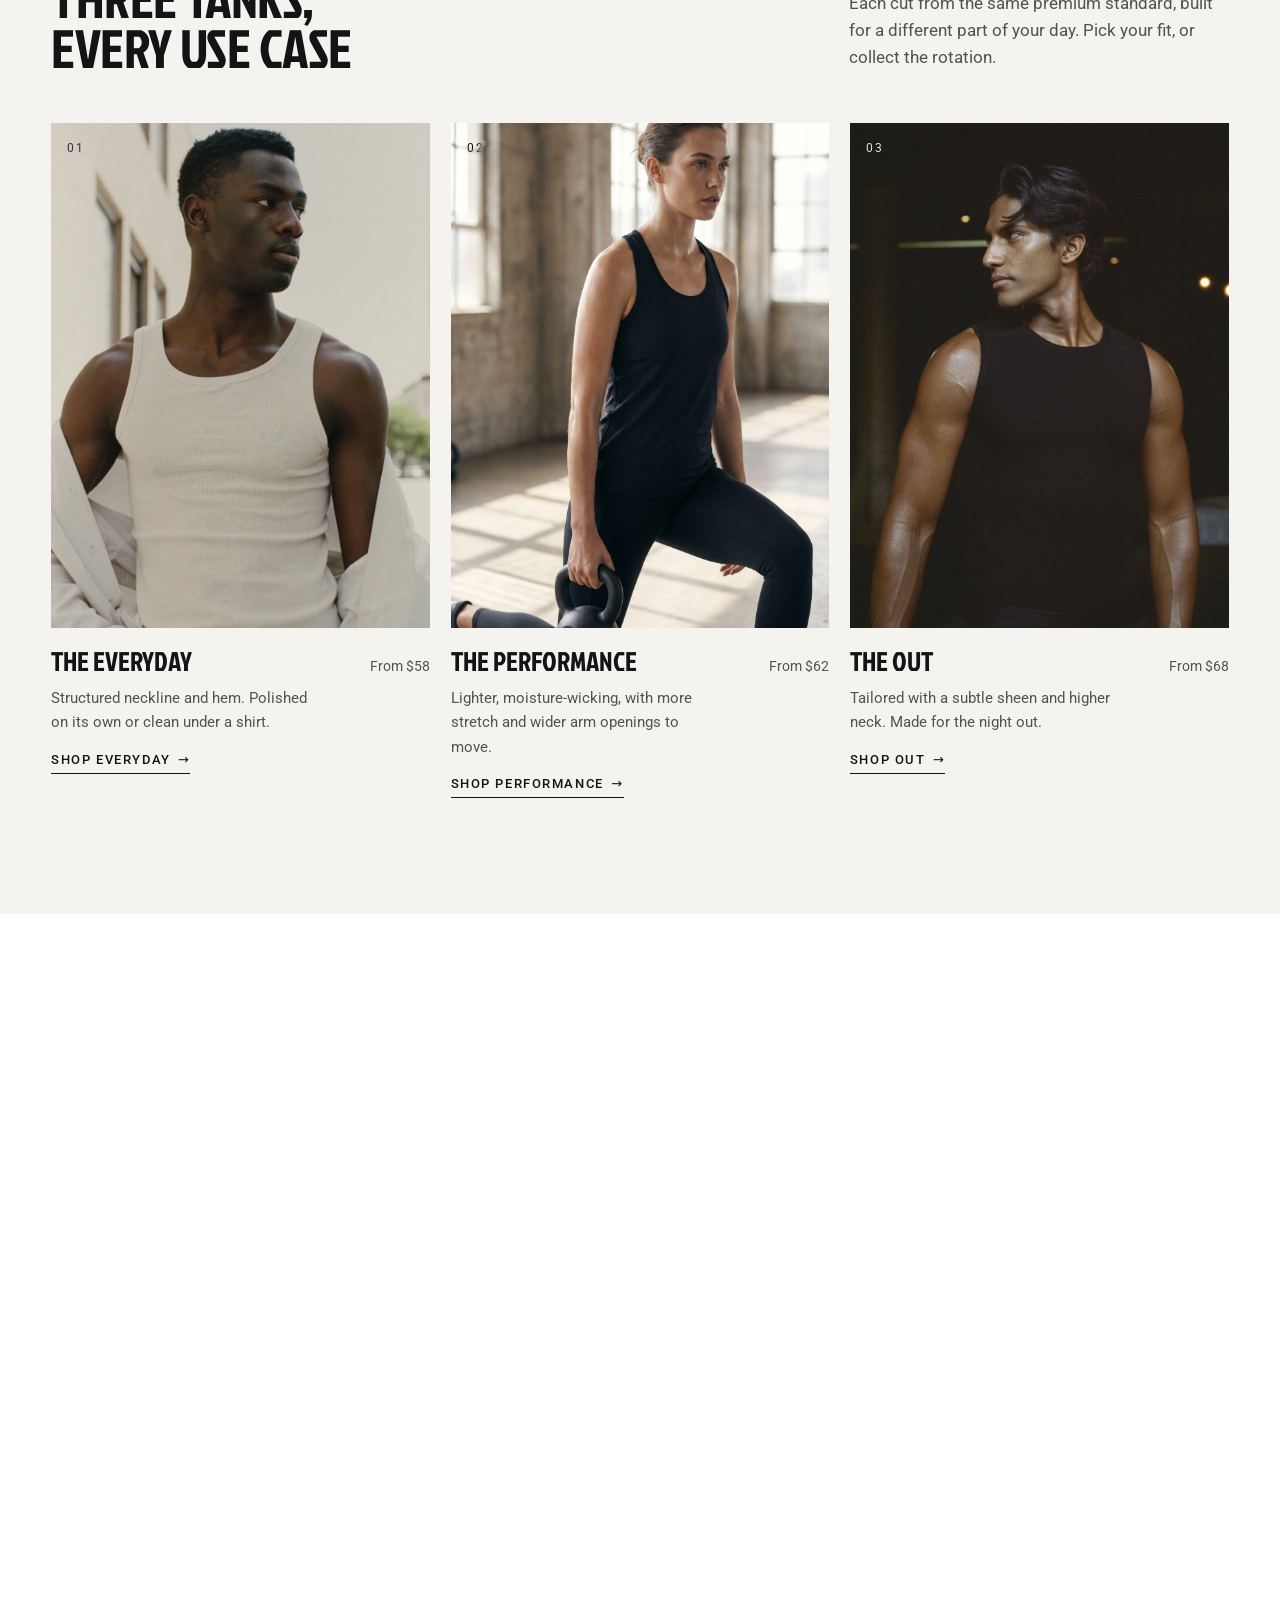
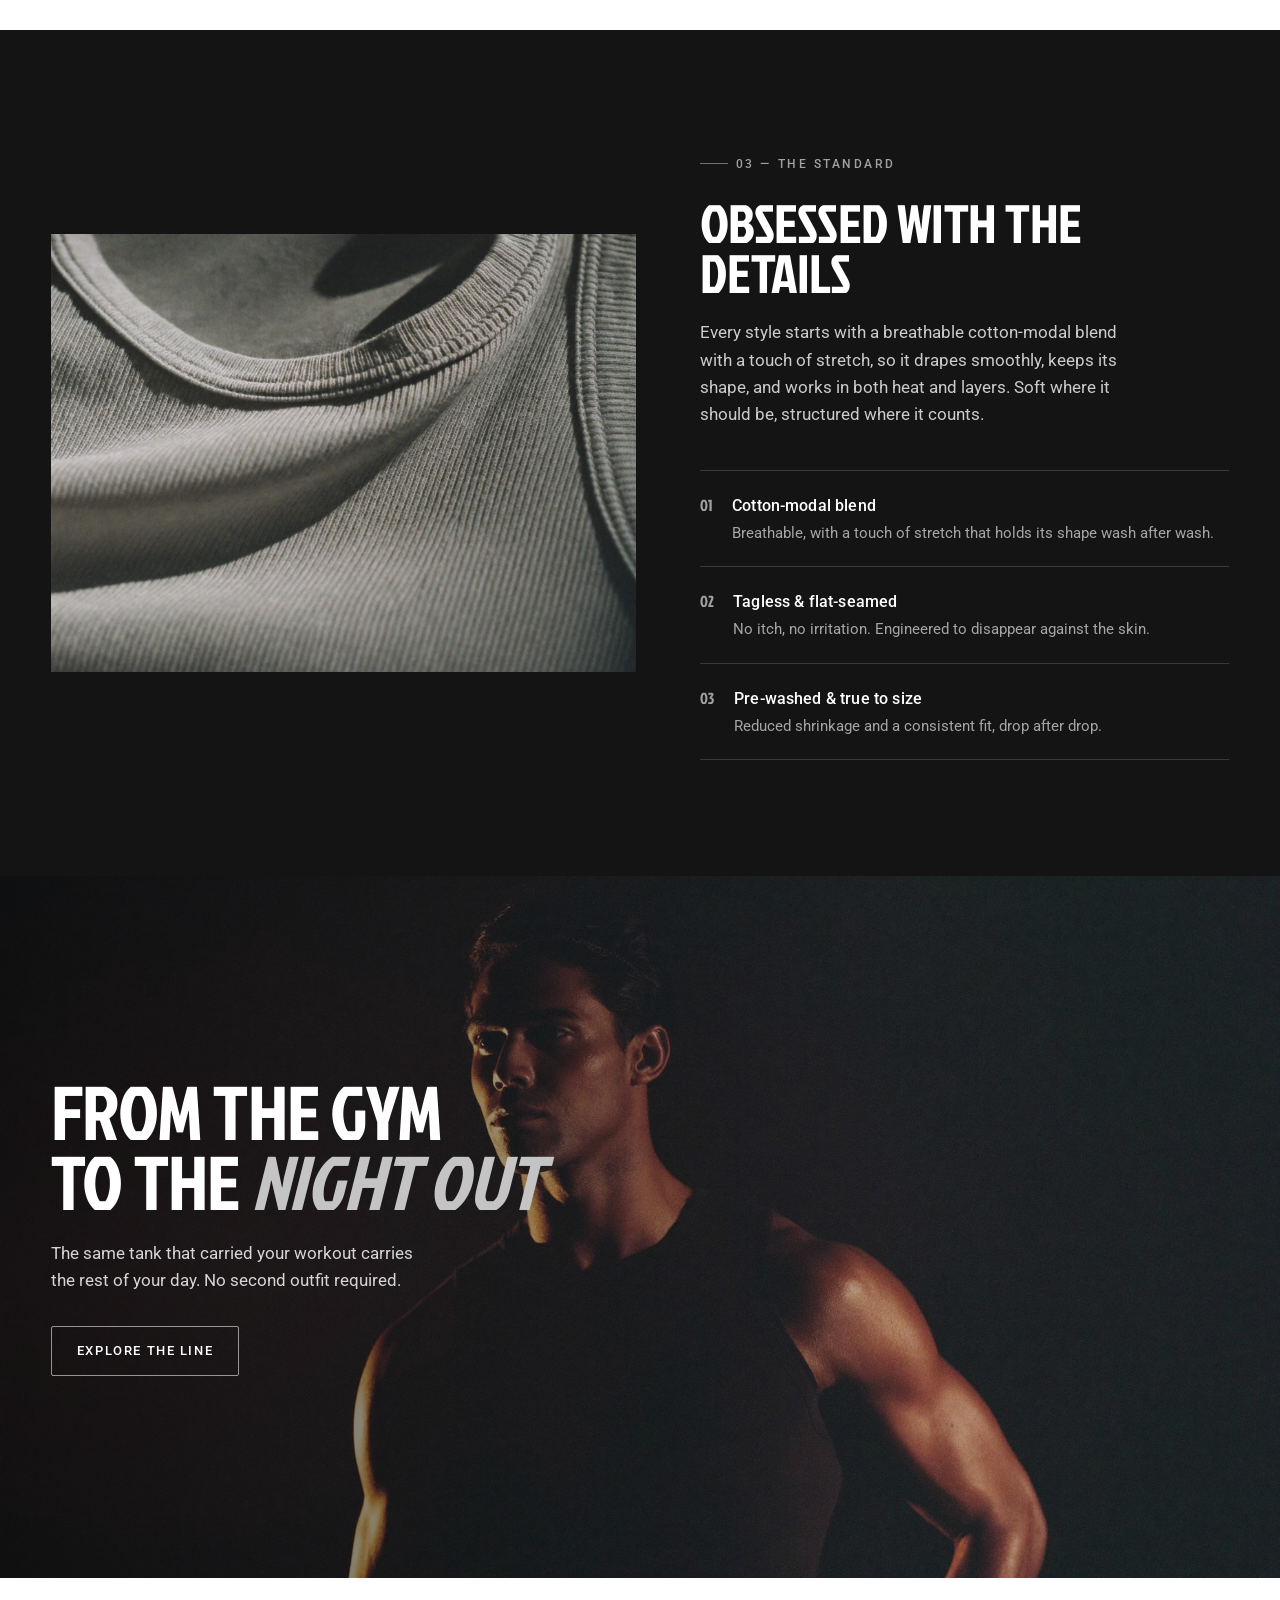
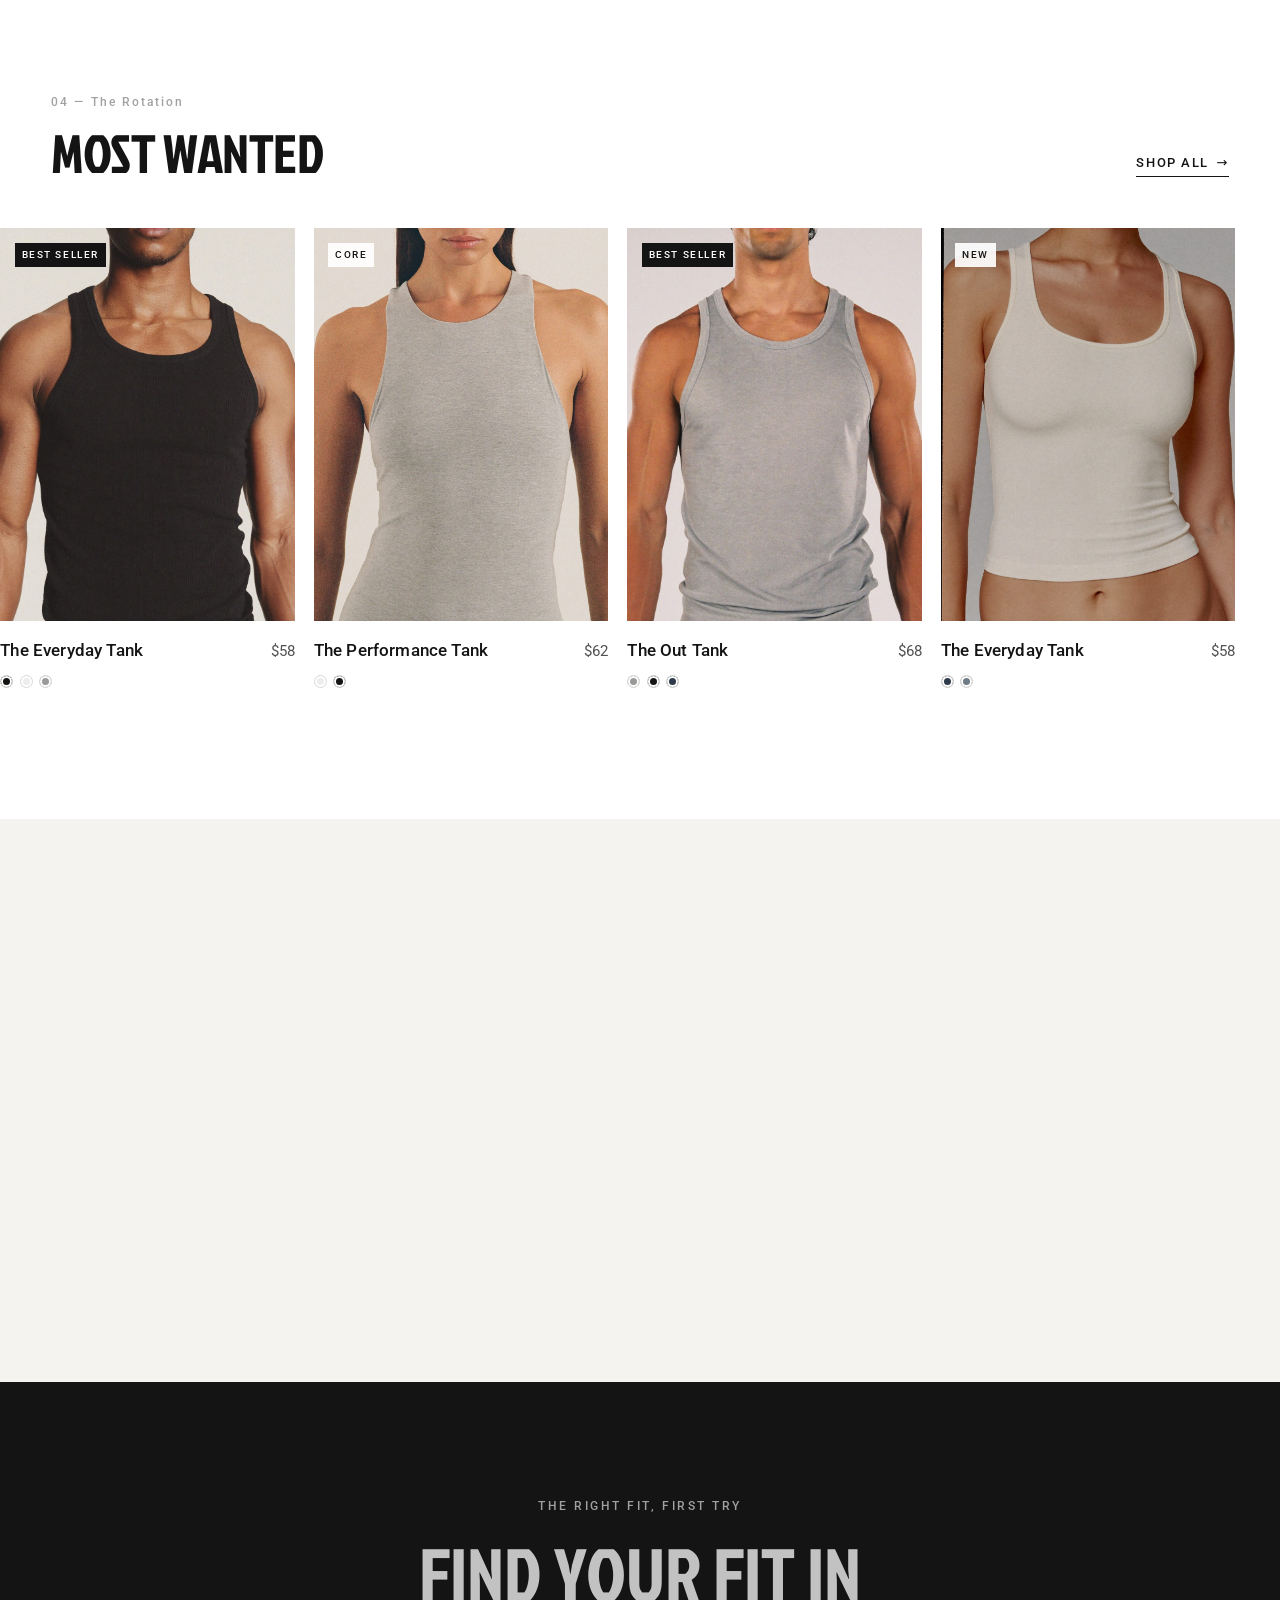
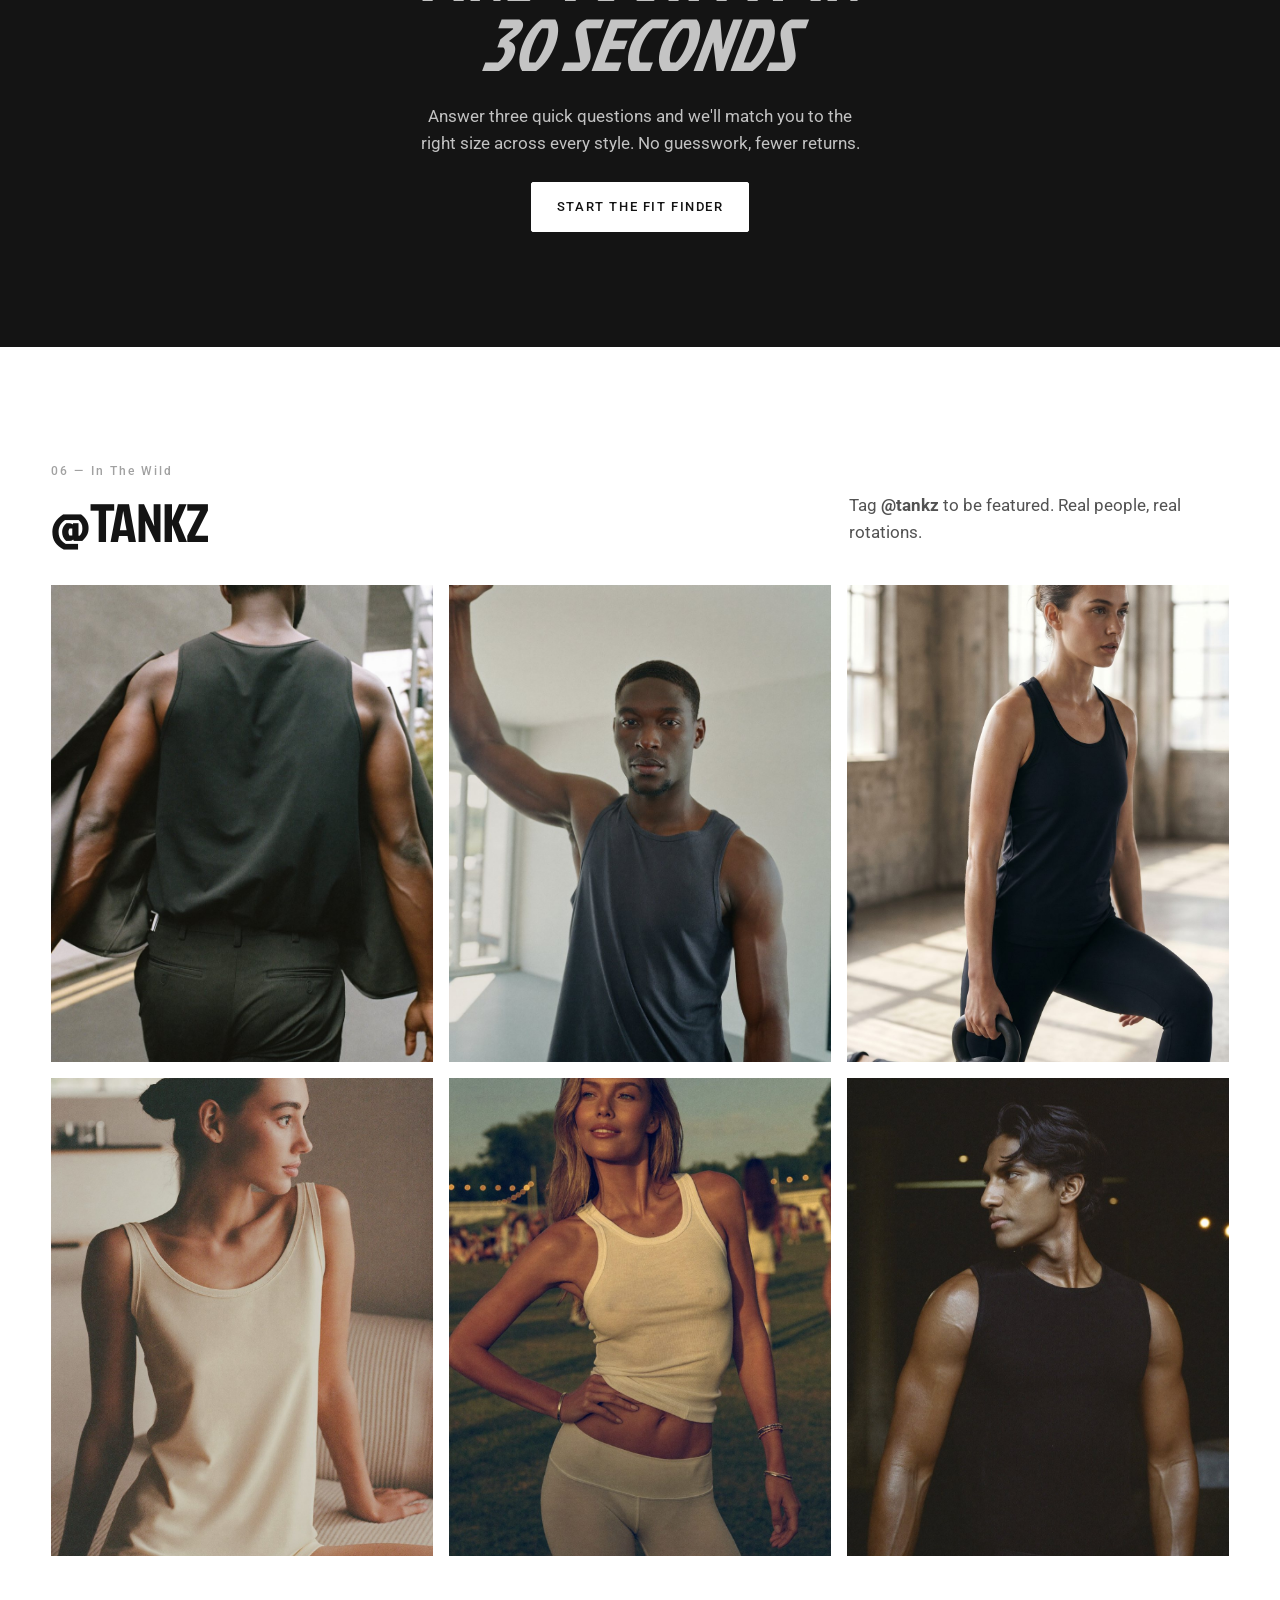
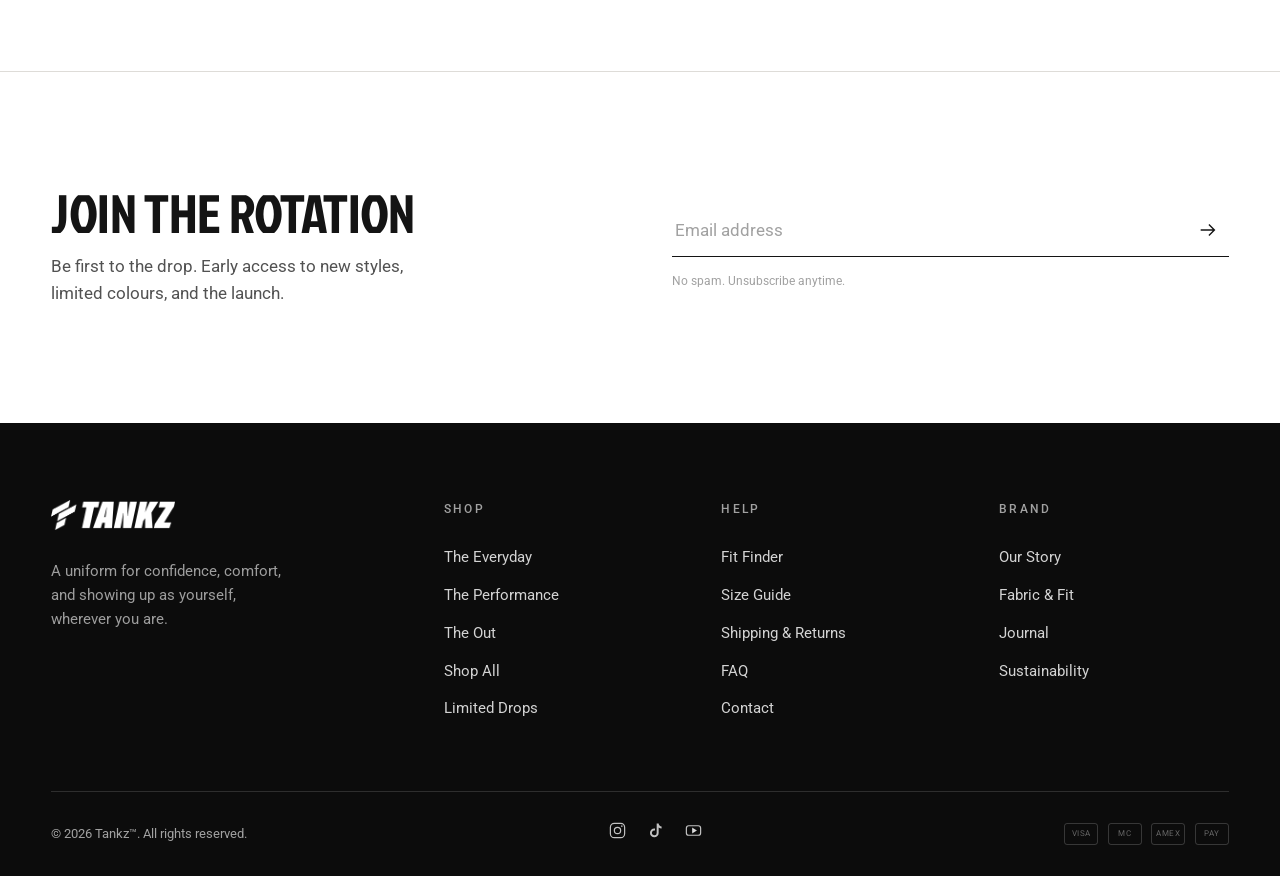
==== commit a64d6d5e: "Add men/women product mix, shop gender filter, and home/shop fixes - Imagery: add 12 women's photos " ====
--- a/site/index.html
+++ b/site/index.html
@@ -26,7 +26,8 @@
     </button>
 
     <nav class="nav-left" aria-label="Primary">
-      <a class="nav-link" href="shop.html">Shop</a>
+      <a class="nav-link" href="shop.html?gender=men">Men</a>
+      <a class="nav-link" href="shop.html?gender=women">Women</a>
       <a class="nav-link" href="story.html">Story</a>
       <a class="nav-link" href="contact.html">Contact</a>
     </nav>
@@ -112,7 +113,7 @@
       <a class="style-card" href="shop.html">
         <div class="style-card__media">
           <span class="style-card__idx">02</span>
-          <img src="assets/img/style-performance.jpg" alt="Athletic man training in a black Performance Tank in a bright minimal gym." />
+          <img src="assets/img/w-style-performance.jpg" alt="Athletic woman training in a black Performance Tank in a bright minimal gym." />
         </div>
         <div class="style-card__body">
           <span class="style-card__name">The Performance</span>
@@ -152,9 +153,9 @@
   <div class="wrap">
     <div class="life-scroller reveal" role="list">
       <a class="life-card" role="listitem" href="#"><img src="assets/img/life-gym.jpg" alt="Man training with a dumbbell in a charcoal tank in a bright gym." /><div class="life-card__body"><span><span class="life-card__num">01</span><br><span class="life-card__name">Gym</span></span><span class="life-card__plus" aria-hidden="true">+</span></div></a>
-      <a class="life-card" role="listitem" href="#"><img src="assets/img/life-yoga.jpg" alt="Man holding a calm yoga stretch in a sand-grey tank in a sunlit studio." /><div class="life-card__body"><span><span class="life-card__num">02</span><br><span class="life-card__name">Yoga</span></span><span class="life-card__plus" aria-hidden="true">+</span></div></a>
-      <a class="life-card" role="listitem" href="#"><img src="assets/img/life-festival.jpg" alt="Man in a white tank at a warm outdoor festival in golden light." /><div class="life-card__body"><span><span class="life-card__num">03</span><br><span class="life-card__name">Festival</span></span><span class="life-card__plus" aria-hidden="true">+</span></div></a>
-      <a class="life-card" role="listitem" href="#"><img src="assets/img/life-lounge.jpg" alt="Man relaxing at home in an oatmeal tank in a warm minimal interior." /><div class="life-card__body"><span><span class="life-card__num">04</span><br><span class="life-card__name">Lounge</span></span><span class="life-card__plus" aria-hidden="true">+</span></div></a>
+      <a class="life-card" role="listitem" href="#"><img src="assets/img/w-life-yoga.jpg" alt="Woman holding a calm yoga stretch in a sand-grey tank in a sunlit studio." /><div class="life-card__body"><span><span class="life-card__num">02</span><br><span class="life-card__name">Yoga</span></span><span class="life-card__plus" aria-hidden="true">+</span></div></a>
+      <a class="life-card" role="listitem" href="#"><img src="assets/img/w-life-festival.jpg" alt="Woman in a white tank at a warm outdoor festival in golden light." /><div class="life-card__body"><span><span class="life-card__num">03</span><br><span class="life-card__name">Festival</span></span><span class="life-card__plus" aria-hidden="true">+</span></div></a>
+      <a class="life-card" role="listitem" href="#"><img src="assets/img/w-life-lounge.jpg" alt="Woman relaxing at home in an oatmeal tank in a warm minimal interior." /><div class="life-card__body"><span><span class="life-card__num">04</span><br><span class="life-card__name">Lounge</span></span><span class="life-card__plus" aria-hidden="true">+</span></div></a>
       <a class="life-card" role="listitem" href="#"><img src="assets/img/life-street.jpg" alt="Man walking a city street in a black tank layered under an open overshirt." /><div class="life-card__body"><span><span class="life-card__num">05</span><br><span class="life-card__name">Street</span></span><span class="life-card__plus" aria-hidden="true">+</span></div></a>
     </div>
   </div>
@@ -180,7 +181,7 @@
 </section>
 
 <!-- ===================== EDITORIAL ===================== -->
-<section class="editorial reveal" aria-label="From gym to night out">
+<section class="editorial" aria-label="From gym to night out">
   <img src="assets/img/editorial-dark.jpg" alt="Athletic man in a black tank lit by moody low light against a dark background." />
   <div class="editorial-inner">
     <h2 class="display">From The Gym<br>To The <em>Night Out</em></h2>
@@ -217,7 +218,7 @@
       <article class="product-card" role="listitem">
         <div class="product-card__media">
           <span class="product-tag">Core</span>
-          <img src="assets/img/product-white.jpg" alt="The Everyday Tank in off-white on a neutral studio backdrop." />
+          <img src="assets/img/w-perf-grey.jpg" alt="The Performance Tank in heather grey on a woman, neutral studio backdrop." />
           <button class="product-quickadd" type="button">Quick Add</button>
         </div>
         <div class="product-card__body">
@@ -241,7 +242,7 @@
       <article class="product-card" role="listitem">
         <div class="product-card__media">
           <span class="product-tag">New</span>
-          <img src="assets/img/product-navy.jpg" alt="The Everyday Tank in muted dusty navy on a neutral studio backdrop." />
+          <img src="assets/img/w-everyday-white.jpg" alt="The Everyday Tank in white on a woman, neutral studio backdrop." />
           <button class="product-quickadd" type="button">Quick Add</button>
         </div>
         <div class="product-card__body">
@@ -307,9 +308,9 @@
     <div class="community-grid reveal-stagger">
       <a href="#" aria-label="Community photo"><span class="comm-tag">@marcus_r</span><img src="assets/img/life-street.jpg" alt="Street style tank look shared by the Tankz community." /></a>
       <a href="#" aria-label="Community photo"><span class="comm-tag">@deltatraining</span><img src="assets/img/life-gym.jpg" alt="Gym training tank look shared by the Tankz community." /></a>
-      <a href="#" aria-label="Community photo"><span class="comm-tag">@j.alvarez</span><img src="assets/img/style-everyday.jpg" alt="Everyday cream tank look shared by the Tankz community." /></a>
-      <a href="#" aria-label="Community photo"><span class="comm-tag">@offduty</span><img src="assets/img/life-lounge.jpg" alt="Lounge tank look shared by the Tankz community." /></a>
-      <a href="#" aria-label="Community photo"><span class="comm-tag">@sunset.sets</span><img src="assets/img/life-festival.jpg" alt="Festival tank look shared by the Tankz community." /></a>
+      <a href="#" aria-label="Community photo"><span class="comm-tag">@maya.k</span><img src="assets/img/w-style-performance.jpg" alt="Training tank look shared by the Tankz community." /></a>
+      <a href="#" aria-label="Community photo"><span class="comm-tag">@offduty</span><img src="assets/img/w-life-lounge.jpg" alt="Lounge tank look shared by the Tankz community." /></a>
+      <a href="#" aria-label="Community photo"><span class="comm-tag">@sunset.sets</span><img src="assets/img/w-life-festival.jpg" alt="Festival tank look shared by the Tankz community." /></a>
       <a href="#" aria-label="Community photo"><span class="comm-tag">@nightmoves</span><img src="assets/img/style-out.jpg" alt="Night-out tank look shared by the Tankz community." /></a>
     </div>
   </div>
@@ -402,7 +403,8 @@
     <button class="icon-btn" id="close-menu" aria-label="Close menu"><svg viewBox="0 0 24 24" fill="none" stroke="currentColor" stroke-width="1.5"><path d="M6 6l12 12M18 6 6 18"/></svg></button>
   </div>
   <div class="mobile-nav">
-    <a href="shop.html">Shop <span aria-hidden="true">→</span></a>
+    <a href="shop.html?gender=men">Men <span aria-hidden="true">→</span></a>
+    <a href="shop.html?gender=women">Women <span aria-hidden="true">→</span></a>
     <a href="story.html">Story <span aria-hidden="true">→</span></a>
     <a href="contact.html">Contact <span aria-hidden="true">→</span></a>
   </div>
--- a/site/assets/css/styles.css
+++ b/site/assets/css/styles.css
@@ -172,7 +172,7 @@
   background: var(--ink-deep); color: var(--paper);
   text-align: center; font-size: 0.74rem; letter-spacing: 0.16em;
   text-transform: uppercase; padding: 0.62rem 1rem; font-weight: 400;
-  position: relative; z-index: 60;
+  position: relative; z-index: 60; margin-bottom: -1px;
 }
 .announce span { opacity: 0.86; }
 
@@ -305,23 +305,19 @@
    Lifestyle scroller
    ============================================================ */
 .life-scroller {
-  display: grid; grid-auto-flow: column;
-  grid-auto-columns: clamp(230px, 27vw, 360px);
-  gap: clamp(0.7rem, 1.4vw, 1.2rem);
-  overflow-x: auto; scroll-snap-type: x mandatory;
-  padding-bottom: 1rem; margin-inline: calc(-1 * var(--gutter)); padding-inline: var(--gutter);
-  scrollbar-width: thin;
-}
-.life-scroller::-webkit-scrollbar { height: 3px; }
-.life-scroller::-webkit-scrollbar-thumb { background: var(--grey-light); }
-.life-card { position: relative; scroll-snap-align: start; overflow: hidden; aspect-ratio: 2/3; color: var(--paper); display: flex; align-items: flex-end; }
+  display: grid; grid-template-columns: repeat(5, 1fr);
+  gap: clamp(0.5rem, 1vw, 1rem);
+}
+@media (max-width: 900px) { .life-scroller { grid-template-columns: repeat(3, 1fr); } }
+@media (max-width: 560px) { .life-scroller { grid-template-columns: repeat(2, 1fr); } }
+.life-card { position: relative; overflow: hidden; aspect-ratio: 3/4; color: var(--paper); display: flex; align-items: flex-end; }
 .life-card img { position: absolute; inset: 0; width: 100%; height: 100%; object-fit: cover; transition: transform 1.1s var(--ease-soft); z-index: -1; }
 .life-card::after { content:""; position:absolute; inset:0; background: linear-gradient(0deg, rgba(8,8,8,0.62), rgba(8,8,8,0) 55%); z-index: -1; }
 .life-card:hover img { transform: scale(1.05); }
-.life-card__body { padding: 1.3rem; width: 100%; display: flex; align-items: center; justify-content: space-between; }
-.life-card__name { font-family: var(--font-display); text-transform: uppercase; font-size: 1.5rem; line-height: 1; }
+.life-card__body { padding: clamp(0.85rem, 1.1vw, 1.3rem); width: 100%; display: flex; align-items: center; justify-content: space-between; gap: 0.5rem; }
+.life-card__name { font-family: var(--font-display); text-transform: uppercase; font-size: clamp(1.05rem, 1.5vw, 1.5rem); line-height: 1; }
 .life-card__num { font-size: 0.7rem; letter-spacing: 0.18em; opacity: 0.8; }
-.life-card__plus { width: 34px; height: 34px; border: 1px solid rgba(255,255,255,0.6); border-radius: 50%; display: grid; place-items: center; transition: background 0.4s var(--ease), color 0.4s var(--ease); }
+.life-card__plus { width: 30px; height: 30px; flex: none; border: 1px solid rgba(255,255,255,0.6); border-radius: 50%; display: grid; place-items: center; transition: background 0.4s var(--ease), color 0.4s var(--ease); }
 .life-card:hover .life-card__plus { background: var(--paper); color: var(--ink); }
 
 /* ============================================================
